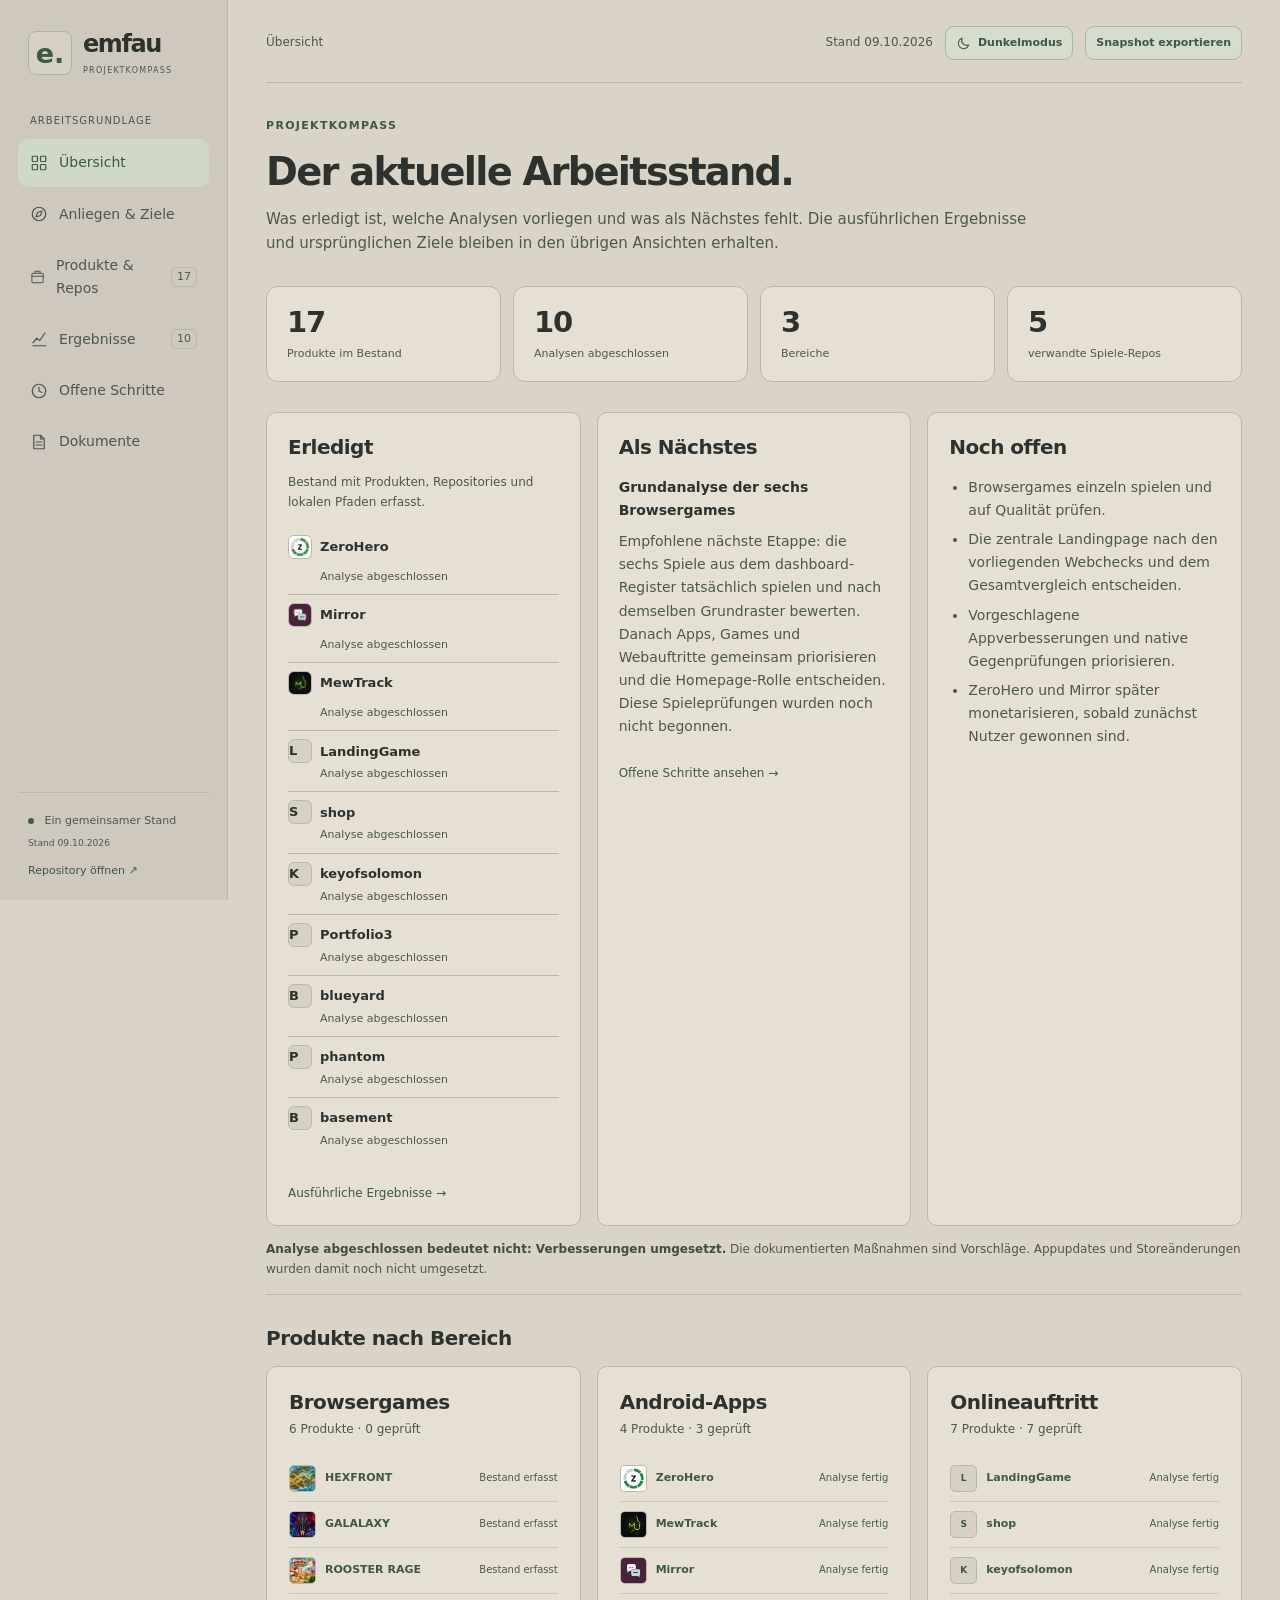
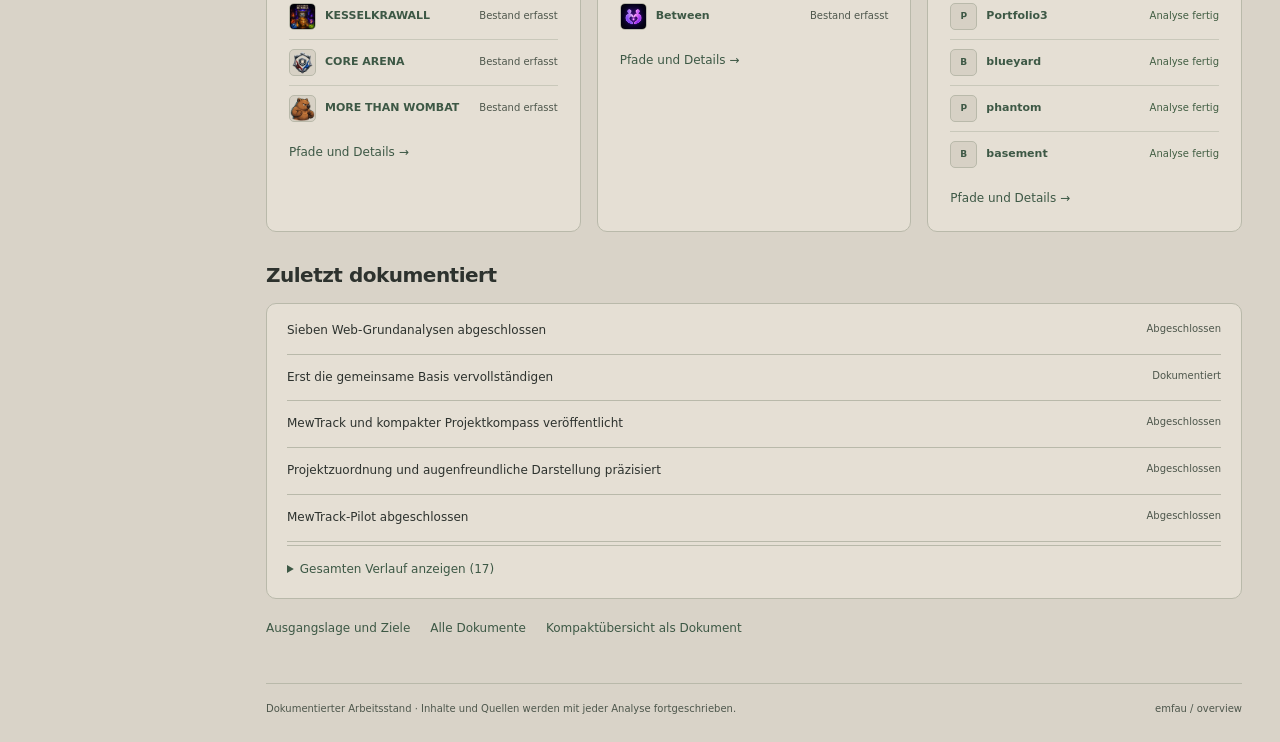
==== index.html @ bb6f5d0c "Add seven web presence baseline reviews and comparison" ====
<!doctype html>
<html lang="de">
<head>
  <meta charset="utf-8">
  <meta name="viewport" content="width=device-width,initial-scale=1">
  <meta name="theme-color" content="#d9d3c8">
  <title>emfau · Projektkompass</title>
  <meta name="description" content="Zentrale Arbeitsgrundlage für emfau: Ziele, Produkte, ausführliche Analysen, Quellen und nächste Schritte.">
  <script>
    (function () {
      var remembered = null;
      try { remembered = localStorage.getItem('overview-theme'); } catch (_) {}
      var theme = remembered === 'dark' || remembered === 'light' ? remembered :
        (window.matchMedia && window.matchMedia('(prefers-color-scheme: dark)').matches ? 'dark' : 'light');
      document.documentElement.dataset.theme = theme;
      document.querySelector('meta[name="theme-color"]').content = theme === 'dark' ? '#181818' : '#d9d3c8';
    }());
  </script>
  <style>/* Warm, subdued light design; every surface follows the selected theme. */
:root{color-scheme:light;--bg:#d9d3c8;--panel:#e5dfd4;--panel2:#d7d1c5;--sidebar:#cec8be;--line:#b9b9aa;--subtle-line:#c9c8ba;--ink:#2d322e;--muted:#4e574c;--reading-ink:#424c40;--accent:#3d5845;--green:#425e43;--amber:#705022;--accent-surface:#d0d8c8;--accent-border:#aab5a2;--button-surface:#d6ddce;--hover:#c8d2bf;--green-surface:#d2dcc9;--green-border:#a8b99b;--amber-surface:#e1d4bb;--amber-border:#bea77b;--code-surface:#cfd3c5;--on-accent:#edf0e7;--primary-hover:#2d4735;--dialog-shadow:#20281c30;--backdrop:#20261bc4;--radius:10px}
:root[data-theme="dark"]{color-scheme:dark;--bg:#181818;--panel:#242424;--panel2:#2d2d2d;--sidebar:#1e1e1e;--line:#505050;--subtle-line:#414141;--ink:#e2e2e2;--muted:#b9b9b9;--reading-ink:#d0d0d0;--accent:#c6c6c6;--green:#c6c6c6;--amber:#d0d0d0;--accent-surface:#363636;--accent-border:#777777;--button-surface:#333333;--hover:#424242;--green-surface:#323232;--green-border:#737373;--amber-surface:#373737;--amber-border:#777777;--code-surface:#303030;--on-accent:#202020;--primary-hover:#dedede;--dialog-shadow:#00000060;--backdrop:#101010d4}
*{box-sizing:border-box}html{scroll-behavior:smooth}body{margin:0;background:var(--bg);color:var(--ink);font:14px/1.65 "Segoe UI",system-ui,sans-serif}button,input,select{font:inherit}button,a,input,summary,select{-webkit-tap-highlight-color:transparent}button{cursor:pointer}a{color:var(--accent);text-decoration:none}a:hover{text-decoration:underline}button:focus-visible,a:focus-visible,input:focus-visible,select:focus-visible,summary:focus-visible{outline:3px solid var(--accent);outline-offset:4px}button:disabled{opacity:.5}h1,h2,h3,p{margin-top:0}h1{font-size:clamp(28px,3vw,40px);line-height:1.18;letter-spacing:-.045em;margin-bottom:12px}h2{font-size:20px;line-height:1.35;letter-spacing:-.025em;margin-bottom:12px}h3{font-size:16px;line-height:1.4;margin-bottom:8px}p{margin-bottom:14px}.muted{color:var(--muted)}.small-text{font-size:12px}.eyebrow{color:var(--accent);font-size:11px;font-weight:700;letter-spacing:.12em;text-transform:uppercase;margin-bottom:14px}
.shell{max-width:1800px;margin:auto;display:grid;grid-template-columns:228px minmax(0,1fr);min-height:100vh}.sidebar{border-right:1px solid var(--line);padding:30px 18px 20px;position:sticky;top:0;height:100vh;display:flex;flex-direction:column;background:var(--sidebar)}.brand{display:flex;align-items:center;gap:11px;color:var(--ink);padding:0 10px 36px}.brand:hover{text-decoration:none}.brand strong{display:block;font-size:24px;letter-spacing:-.06em;line-height:1.2}.brand small{display:block;font-size:8px;letter-spacing:.16em;color:var(--muted);margin-top:5px}.brand-mark{background:var(--panel2);color:var(--accent);border:1px solid var(--accent-border);display:grid;place-items:center;font-size:27px;font-weight:800;width:44px;height:44px;border-radius:8px}.sidebar-label{font-size:10px;letter-spacing:.1em;text-transform:uppercase;color:var(--muted);padding:0 12px 10px}nav{display:grid;gap:4px}.nav-link{display:flex;align-items:center;gap:11px;color:var(--muted);padding:12px;border-radius:10px;font-weight:500}.nav-link.active{background:var(--accent-surface);color:var(--accent)}.nav-link:hover{background:var(--panel2);text-decoration:none}.nav-link small{margin-left:auto;font-size:11px;border:1px solid var(--line);border-radius:5px;padding:0 5px}.nav-link svg{width:18px;height:18px}.sidebar-bottom{margin-top:auto;border-top:1px solid var(--line);padding:19px 10px 0;font-size:11px;color:var(--muted)}.sidebar-bottom small{display:block;margin:5px 0 12px}.live-dot{display:inline-block;width:6px;height:6px;background:var(--green);border-radius:50%;margin-right:7px}
main{padding:26px 38px 24px;min-width:0}.topbar{display:flex;align-items:center;justify-content:space-between;gap:16px;border-bottom:1px solid var(--line);padding-bottom:22px;margin-bottom:34px;color:var(--muted);font-size:12px}.top-actions{display:flex;align-items:center;gap:12px}.stamp{white-space:nowrap;color:var(--muted)}.button{display:inline-flex;align-items:center;justify-content:center;gap:7px;background:var(--button-surface);border:1px solid var(--accent-border);border-radius:9px;color:var(--accent);padding:10px 15px;font-size:13px;font-weight:600}.button:hover{background:var(--hover);text-decoration:none}.button.primary{background:var(--accent);color:var(--on-accent);border-color:var(--accent)}.button.small{font-size:11px;padding:7px 10px}.button.quiet{background:transparent;border-color:var(--line);color:var(--muted)}.page-intro{max-width:790px;margin-bottom:30px}.page-intro>p{color:var(--muted);font-size:15px}.section-head{display:flex;gap:12px;align-items:center;justify-content:space-between;margin:30px 0 14px}.section-head h2{margin:0}.section-head span{color:var(--muted);font-size:12px}.grid{display:grid;gap:16px}.grid.three{grid-template-columns:repeat(3,minmax(0,1fr))}.grid.two{grid-template-columns:repeat(2,minmax(0,1fr))}.panel{padding:22px;background:var(--panel);border:1px solid var(--line);border-radius:var(--radius);min-width:0}.panel p:last-child{margin-bottom:0}.panel.flat{background:var(--panel)}.hero{border:1px solid var(--accent-border);background:var(--accent-surface);border-radius:var(--radius);padding:28px;display:grid;grid-template-columns:minmax(0,1fr) auto;gap:24px;align-items:center;margin-bottom:20px}.hero h2{font-size:25px}.hero p{max-width:620px;color:var(--reading-ink)}.hero .button{align-self:center}.numbers{display:grid;grid-template-columns:repeat(4,1fr);gap:12px;margin-bottom:30px}.number{border:1px solid var(--line);padding:18px 20px;background:var(--panel);border-radius:12px}.number strong{font-size:29px;line-height:1.2;font-weight:650;letter-spacing:-.04em;display:block}.number span{display:block;color:var(--muted);font-size:11px;margin-top:5px}.area-icon{width:38px;height:38px;display:grid;place-items:center;background:var(--accent-surface);border-radius:10px;color:var(--accent);margin-bottom:15px}.area-icon svg{width:20px;height:20px}.area-footer{display:flex;justify-content:space-between;align-items:center;margin-top:24px;color:var(--muted);font-size:11px}.badge{display:inline-flex;align-items:center;gap:5px;padding:3px 8px;border:1px solid var(--line);border-radius:6px;font-size:10px;color:var(--muted);font-weight:600;line-height:1.5}.badge.green{color:var(--green);border-color:var(--green-border);background:var(--green-surface)}.badge.amber{color:var(--amber);border-color:var(--amber-border);background:var(--amber-surface)}.badge.blue{color:var(--accent);border-color:var(--accent-border);background:var(--accent-surface)}.note{padding:15px 17px;border-left:3px solid var(--accent);border-radius:0 9px 9px 0;background:var(--accent-surface);color:var(--accent);font-size:13px;margin:18px 0}.note.amber{border-color:var(--amber);background:var(--amber-surface);color:var(--amber)}.clean-list{padding-left:19px;color:var(--muted);margin:10px 0}.clean-list li{padding:3px 0}.clean-list li::marker{color:var(--muted)}.queue{display:grid;gap:10px}.queue-item{display:grid;grid-template-columns:28px 1fr;gap:13px;padding:14px 0;border-bottom:1px solid var(--line)}.queue-item:last-child{border:0}.step-number{width:27px;height:27px;border-radius:8px;border:1px solid var(--accent-border);display:grid;place-items:center;color:var(--accent);font-size:11px}.queue-item p{font-size:12px;color:var(--muted);margin:4px 0 0}.strength-item{display:flex;gap:10px;padding:10px 0}.strength-item svg{width:17px;flex-shrink:0;color:var(--green);margin-top:3px}.strength-item strong{font-size:13px}.strength-item p{font-size:12px;color:var(--muted);margin:3px 0 0}
.toolbar{display:flex;align-items:center;gap:10px;flex-wrap:wrap;margin:22px 0}.search{flex:1;min-width:200px;background:var(--panel);border:1px solid var(--line);border-radius:10px;padding:11px 14px;color:var(--ink)}.filter{background:var(--panel);border:1px solid var(--line);border-radius:10px;padding:11px;color:var(--ink);font-size:12px}.result-count{font-size:11px;color:var(--muted);margin:12px 0}.project-grid{display:grid;grid-template-columns:repeat(3,minmax(0,1fr));gap:14px}.project-card{border:1px solid var(--line);background:var(--panel);border-radius:var(--radius);padding:19px;display:flex;flex-direction:column;min-width:0}.project-card:hover{border-color:var(--accent-border)}.project-head{display:flex;align-items:center;gap:12px;margin-bottom:14px}.project-head h3{margin:0;font-size:15px}.project-head small{color:var(--muted);font-size:11px}.product-icon,.monogram{width:46px;height:46px;flex-shrink:0;border:1px solid var(--line);border-radius:12px;object-fit:cover;background:var(--panel2)}.monogram{display:grid;place-items:center;color:var(--accent);font-size:13px;font-weight:700;letter-spacing:.02em}.project-card p{color:var(--muted);font-size:12px;flex:1}.project-meta{margin-bottom:14px;font-size:11px;color:var(--muted)}.project-meta code{font:11px Consolas,monospace;color:var(--reading-ink)}.card-bottom{display:flex;align-items:center;justify-content:space-between;gap:9px;margin-top:16px}.card-bottom .button{font-size:11px;padding:7px 10px}.link-button{background:none;border:0;padding:0;color:var(--accent);font-size:12px;text-align:left;cursor:pointer}.empty{padding:40px;text-align:center;color:var(--muted);border:1px dashed var(--line);border-radius:var(--radius)}.pill-row{display:flex;gap:6px;flex-wrap:wrap;margin:12px 0}.subnav{display:flex;gap:7px;flex-wrap:wrap;padding:6px;border:1px solid var(--line);border-radius:12px;background:var(--panel2);margin:20px 0}.subnav a{padding:8px 14px;border-radius:7px;color:var(--muted);font-size:12px}.subnav a.active{background:var(--panel);color:var(--accent)}.subnav a:hover{text-decoration:none}.finding{border:1px solid var(--line);border-radius:12px;background:var(--panel);margin-bottom:12px;overflow:hidden}.finding summary{cursor:pointer;display:flex;align-items:center;gap:12px;padding:19px;list-style:none}.finding summary::-webkit-details-marker{display:none}.finding summary strong{font-size:14px;flex:1}.finding summary:after{content:"+";font-size:20px;color:var(--muted)}.finding[open] summary:after{content:"−"}.finding .finding-body{padding:0 20px 22px;border-top:1px solid var(--line);margin-top:0}.finding-body p{margin-top:14px;font-size:13px}.finding-body .label{display:block;font-size:10px;letter-spacing:.07em;text-transform:uppercase;color:var(--muted);margin-bottom:4px}.sources{display:flex;gap:7px;flex-wrap:wrap;margin-top:16px}.sources a{font-size:10px;padding:4px 7px;border:1px solid var(--line);border-radius:5px;background:var(--button-surface)}.table-wrap{max-width:100%;overflow-x:auto;border:1px solid var(--line);border-radius:12px}table{width:100%;border-collapse:collapse;background:var(--panel)}th,td{text-align:left;padding:13px 15px;vertical-align:top;border-bottom:1px solid var(--line);font-size:12px}th{color:var(--muted);font-size:10px;letter-spacing:.05em;text-transform:uppercase;background:var(--panel2)}td strong{font-size:15px;color:var(--ink)}td p{margin:5px 0 0;font-size:11px;color:var(--muted)}.metric-table{min-width:780px}.metric-table td:nth-child(2){white-space:nowrap}.metric-table td:last-child{max-width:380px}.action{padding:21px;background:var(--panel);border:1px solid var(--line);border-radius:12px;display:grid;grid-template-columns:30px 1fr;gap:16px;margin-bottom:12px}.action p{font-size:13px;color:var(--muted)}.decision{margin-bottom:12px}.timeline{display:grid;gap:0}.timeline-item{padding:0 0 25px 28px;border-left:1px solid var(--accent-border);position:relative}.timeline-item:before{content:"";width:9px;height:9px;background:var(--panel2);border:2px solid var(--accent);border-radius:50%;position:absolute;left:-6px;top:4px}.timeline-item h3{margin:0 0 8px}.timeline-item p{font-size:13px;color:var(--muted)}.original{border:1px solid var(--line);padding:16px;border-radius:10px;margin-top:12px;background:var(--panel2)}.original summary{font-size:13px;font-weight:600;cursor:pointer}.original p{white-space:pre-wrap;font-size:12px;color:var(--reading-ink);margin-top:15px}.doc-layout{display:grid;grid-template-columns:225px minmax(0,1fr);gap:25px}.doc-list{display:grid;align-content:start;gap:6px;position:sticky;top:20px;max-height:85vh;overflow:auto}.doc-list a{padding:10px 12px;font-size:11px;border:1px solid var(--line);border-radius:8px;color:var(--muted);overflow-wrap:anywhere}.doc-list a.active{background:var(--accent-surface);border-color:var(--accent-border);color:var(--accent)}.doc-reader{background:var(--panel);border:1px solid var(--line);border-radius:var(--radius);padding:28px;min-width:0}.doc-reader h1{font-size:28px}.doc-reader h2{font-size:19px;margin-top:28px}.doc-reader h3{margin-top:24px}.doc-reader p,.doc-reader li{font-size:13px;color:var(--reading-ink)}.doc-reader code{background:var(--code-surface);border-radius:4px;padding:2px 5px;font:12px Consolas,monospace;overflow-wrap:anywhere}.doc-reader pre{background:var(--code-surface);border:1px solid var(--line);padding:16px;border-radius:8px;overflow:auto;font:12px/1.7 Consolas,monospace;color:var(--reading-ink);white-space:pre-wrap;overflow-wrap:anywhere}.doc-reader pre code{padding:0;background:none}.doc-reader .table-wrap{margin:18px 0}.doc-reader table{min-width:600px}.path-reference{font:11px Consolas,monospace;overflow-wrap:anywhere;color:var(--muted)}.doc-heading{display:flex;gap:15px;justify-content:space-between;align-items:start;margin-bottom:20px}.doc-heading span{font:11px Consolas,monospace;color:var(--muted);overflow-wrap:anywhere}
dialog{color:var(--ink);background:var(--panel);border:1px solid var(--accent-border);border-radius:18px;padding:0;width:min(760px,calc(100vw - 32px));max-height:90vh;box-shadow:0 25px 80px var(--dialog-shadow)}dialog::backdrop{background:var(--backdrop);backdrop-filter:blur(4px)}.dialog-header{display:flex;justify-content:space-between;gap:20px;padding:24px;border-bottom:1px solid var(--line);position:sticky;top:0;z-index:1;background:var(--panel2)}.dialog-header h2{margin:0;font-size:23px}.dialog-close{background:transparent;border:1px solid var(--line);border-radius:8px;width:34px;height:34px;flex-shrink:0;color:var(--ink);font-size:22px}.dialog-body{padding:24px}.dialog-body h3{margin-top:25px}.dialog-body p{font-size:13px;color:var(--muted)}.path-row{display:flex;align-items:center;gap:10px;padding:11px 13px;margin:8px 0;border:1px solid var(--line);border-radius:9px;background:var(--panel2)}.path-row code{flex:1;min-width:0;font:11px/1.6 Consolas,monospace;color:var(--reading-ink);overflow-wrap:anywhere;user-select:all}.variant{border:1px solid var(--line);padding:16px;border-radius:10px;margin-bottom:10px}.variant h4{margin:0 0 7px}.variant p{font-size:12px;margin-bottom:7px}.toast{position:fixed;bottom:24px;left:50%;transform:translateX(-50%);background:var(--accent);color:var(--on-accent);border:1px solid var(--accent);padding:10px 20px;border-radius:10px;box-shadow:0 10px 40px var(--dialog-shadow);z-index:10;display:none;font-size:12px}.toast.show{display:block}.skip{position:fixed;top:10px;left:10px;transform:translateY(-150%);background:var(--accent);color:var(--on-accent);padding:10px;z-index:20}.skip:focus{transform:none}footer{border-top:1px solid var(--line);margin-top:45px;padding-top:17px;font-size:10px;color:var(--muted);display:flex;justify-content:space-between;gap:15px}.content-stack{display:grid;gap:14px}.list-row{display:flex;gap:15px;align-items:center}.list-row .grow{flex:1;min-width:0}.list-row p{margin:4px 0 0;font-size:12px;color:var(--muted)}
@media(min-width:1450px){main{padding-left:55px;padding-right:55px}.project-grid{grid-template-columns:repeat(4,minmax(0,1fr))}}
@media(max-width:1100px){.shell{grid-template-columns:190px minmax(0,1fr)}main{padding:25px}.sidebar{padding:24px 12px}.project-grid{grid-template-columns:repeat(2,minmax(0,1fr))}.grid.three{grid-template-columns:1fr}.grid.two{grid-template-columns:1fr}.doc-layout{grid-template-columns:1fr}.doc-list{position:static;display:flex;overflow:auto;max-height:none;padding-bottom:10px}.doc-list a{min-width:180px}.hero{grid-template-columns:1fr}.hero .button{justify-self:start}.numbers{grid-template-columns:repeat(2,1fr)}}
@media(max-width:720px){.shell{display:block}.sidebar{height:auto;position:static;padding:16px 14px;border:0;border-bottom:1px solid var(--line)}.brand{padding:0 0 15px}.brand strong{font-size:22px}.brand small{font-size:7px}.brand-mark{width:36px;height:36px;font-size:24px}.sidebar-label,.sidebar-bottom{display:none}nav{display:flex;overflow:auto;gap:4px;padding-bottom:2px}.nav-link{padding:8px 10px;white-space:nowrap;font-size:11px}.nav-link svg{display:none}.nav-link small{display:none}main{padding:18px 16px}.topbar{margin-bottom:26px;padding-bottom:15px;font-size:11px}.top-actions{gap:7px}.stamp{font-size:10px}#export{font-size:10px;padding:6px}.project-grid{grid-template-columns:1fr}.numbers{gap:8px}.number{padding:15px}.number strong{font-size:24px}.hero{padding:20px}.panel{padding:19px}.page-intro>p{font-size:13px}.finding summary{flex-wrap:wrap;gap:8px;padding:15px}.finding summary strong{min-width:65%;order:-1}.finding summary:after{margin-left:auto}.section-head{align-items:start}.doc-reader{padding:19px}.toolbar{gap:8px}.filter{flex:1}.action{padding:17px;gap:12px}.topbar #breadcrumb{display:none}.topbar{justify-content:flex-end}.doc-heading{flex-direction:column}footer{flex-direction:column;gap:4px}.product-icon,.monogram{width:43px;height:43px}}
@media(prefers-reduced-motion:reduce){html{scroll-behavior:auto}*{animation:none!important;transition:none!important}}
@media print{body{background:white;color:#111;font:11pt/1.5 system-ui}.sidebar,.topbar,.toolbar,.subnav,.button,.sources,.doc-list,.toast,footer,.skip{display:none!important}.shell,main,.grid,.numbers,.project-grid,.doc-layout{display:block;padding:0}.panel,.hero,.finding,.number,.action,.project-card,.doc-reader{background:white;border:1px solid #ccc;color:#111;box-shadow:none;margin-bottom:15px;break-inside:avoid}.muted,p,li,.finding-body p,.doc-reader p,.doc-reader li,.action p,.hero p,.note{color:#333!important}.badge{background:white!important;color:#333!important}.finding{break-inside:auto}details:not([open]) .finding-body{display:block}.doc-reader pre{background:#eee;color:#222}.table-wrap{overflow:visible}table,.metric-table,.doc-reader table{min-width:0;background:white}th,td{font-size:8pt;border-color:#ccc;color:#111;background:white}a{color:#222}.page-intro{max-width:none}.hero{display:block}.note{background:#eee}.doc-reader h1,h1{font-size:22pt}h2{font-size:16pt}.project-meta,.path-reference{color:#444}.original{background:white}}
.screenshot-grid{display:grid;grid-template-columns:repeat(3,minmax(0,1fr));gap:14px}.screenshot{border:1px solid var(--line);border-radius:12px;background:var(--panel);overflow:hidden;min-width:0}.screenshot summary{cursor:pointer;list-style:none;padding:14px}.screenshot summary::-webkit-details-marker{display:none}.screenshot-thumb{display:block;width:100%;height:175px;object-fit:contain;background:var(--code-surface);border-radius:7px;margin-bottom:12px}.screenshot summary>span{display:block;font-size:12px;font-weight:600}.screenshot summary>small{display:block;color:var(--muted);font-size:10px;margin-top:4px}.screenshot[open]{grid-column:1/-1}.screenshot[open] .screenshot-thumb{display:none}.screenshot-body{border-top:1px solid var(--line);padding:18px}.screenshot-full{display:block;width:100%;height:auto;max-height:75vh;object-fit:contain;margin:0 auto 16px}.screenshot-body p{font-size:12px;color:var(--muted)}
@media(max-width:720px){.screenshot-grid{grid-template-columns:repeat(2,minmax(0,1fr))}.screenshot-thumb{height:140px}.screenshot summary{padding:11px}}
@media print{.screenshot-grid{display:block}.screenshot{break-inside:avoid;margin-bottom:12px}.screenshot-full{max-height:500px}.screenshot-thumb{height:160px}}

/* Compact status overview. */
.button.primary{background:var(--accent);color:var(--on-accent);border-color:var(--accent)}.button.primary:hover{background:var(--primary-hover)}.skip{background:var(--accent);color:var(--on-accent)}.badge{font-weight:500}.badge.blue{color:var(--accent);background:var(--accent-surface)}.nav-link.active{color:var(--accent)}.brand-mark{border-radius:8px}.panel,.hero,.project-card,.doc-reader{box-shadow:none}.top-actions{flex-wrap:wrap}.filter{max-width:100%}.sources a,.sources>span{overflow-wrap:anywhere;max-width:100%}.search::placeholder{color:var(--muted)}
.work-summary .panel{padding:21px}.status-list{list-style:none;padding:0;margin:14px 0}.status-list li{padding:8px 0;border-bottom:1px solid var(--line)}.status-list li:last-child{border-bottom:0}.status-list a{font-weight:600}.status-list span{display:block;font-size:11px;color:var(--muted);margin-top:2px}.next-title{display:block;font-size:14px;margin:15px 0 8px}.completion-note{font-size:12px;color:var(--muted);padding:14px 0;margin:0;border-bottom:1px solid var(--line)}.completion-note strong{color:var(--reading-ink);font-weight:600}.area-summary .section-head{margin:0 0 16px;display:block}.area-summary .section-head span{display:block;margin-top:4px}.compact-products{display:grid;gap:0}.compact-product{display:flex;align-items:center;gap:9px;padding:9px 0;border-bottom:1px solid var(--subtle-line);min-width:0}.compact-product:last-child{border:0}.compact-product .product-icon,.compact-product .monogram{width:27px;height:27px;border-radius:5px;font-size:9px;flex-shrink:0}.compact-product .link-button{font-size:11px;font-weight:600;min-width:0;overflow-wrap:anywhere;flex:1}.compact-status{font-size:10px;color:var(--muted);white-space:nowrap}.compact-status.done{color:var(--green)}.compact-status.running{color:var(--amber)}.area-link{display:inline-block;font-size:12px;font-weight:500;margin-top:12px}.compact-history{padding:4px 20px}.history-entry{border-bottom:1px solid var(--line)}.history-entry:last-child{border:0}.history-entry summary{display:flex;justify-content:space-between;align-items:start;gap:18px;padding:13px 0;list-style:none;cursor:pointer;font-size:12px}.history-entry summary::-webkit-details-marker{display:none}.history-entry summary>span{font-weight:500}.history-status{color:var(--muted);font-size:10px;white-space:nowrap}.history-entry p{font-size:12px;color:var(--muted);margin-bottom:16px}.history-more{border-top:1px solid var(--line);margin-top:3px}.history-more>summary{padding:14px 0;font-size:12px;color:var(--accent);cursor:pointer}.history-more>.history-entry{padding-left:12px}.overview-links{display:flex;gap:20px;flex-wrap:wrap;margin-top:20px;font-size:12px}
@media(max-width:1100px){.area-summary .section-head{display:flex;align-items:baseline}.area-summary .section-head span{margin:0}}
@media(max-width:720px){.work-summary .panel{padding:18px}.area-summary .section-head{display:block}.compact-status{font-size:10px}.history-entry summary{gap:12px}.history-entry summary>span{min-width:0;overflow-wrap:anywhere}.compact-history{padding:4px 17px}.filter{min-width:0}.number strong{font-weight:600}}

/* A persistent theme switch remains available in every view. */
.theme-toggle{white-space:nowrap;min-height:32px}.theme-toggle svg{width:15px;height:15px;flex-shrink:0}.theme-sun{display:none}:root[data-theme="dark"] .theme-sun{display:block}:root[data-theme="dark"] .theme-moon{display:none}.theme-toggle[aria-pressed="true"]{background:var(--accent-surface);border-color:var(--accent-border)}
/* Repeated product marks identify context before the reader scans a card. */
.project-label,.scope-label{display:inline-flex;align-items:center;gap:8px;min-width:0;font-size:12px;color:var(--ink);font-weight:600;text-align:left}.project-label{background:none;border:0;padding:0;font:inherit;font-weight:600;cursor:pointer}.project-label>span{min-width:0;overflow-wrap:anywhere}.project-label .product-icon,.project-label .monogram{width:24px;height:24px;border-radius:6px;font-size:9px;flex-shrink:0}.project-label:hover{color:var(--accent)}span.project-label{cursor:default}.scope-label svg{width:20px;height:20px;padding:3px;box-sizing:content-box;background:var(--panel2);border:1px solid var(--line);border-radius:6px;flex-shrink:0;color:var(--accent)}.scope-row{display:flex;align-items:center;gap:8px 18px;flex-wrap:wrap}.card-scope{display:flex;align-items:center;justify-content:space-between;gap:12px;flex-wrap:wrap;margin-bottom:15px}.card-scope .badge{font-weight:500}.card-scope .project-label,.card-scope .scope-label{font-size:12px}.completed-analysis>.project-label{font-size:13px}.status-list .completed-analysis>span{margin-left:32px}.doc-project{display:flex;flex-wrap:wrap;gap:8px;margin-bottom:10px}.doc-project .project-label{font-size:11px}.doc-project .product-icon,.doc-project .monogram{width:20px;height:20px;border-radius:5px;font-size:8px}
/* Work is grouped by area and product, with predictable local navigation. */
.pending-nav{display:flex;flex-wrap:wrap;gap:8px;margin:20px 0 28px;padding:14px;border:1px solid var(--line);border-radius:var(--radius);background:var(--panel2)}.pending-nav a{display:flex;gap:8px;align-items:center;padding:6px 10px;background:var(--panel);border:1px solid var(--line);border-radius:7px;font-size:12px;color:var(--ink)}.pending-nav a:hover{background:var(--hover);text-decoration:none}.pending-nav svg{width:16px;height:16px;color:var(--accent)}.pending-area{margin:36px 0;scroll-margin-top:20px}.pending-area>.section-head{margin-bottom:18px}.pending-group{margin:22px 0 28px}.pending-group-head{display:flex;gap:12px;align-items:center;justify-content:space-between;flex-wrap:wrap;border-bottom:1px solid var(--line);padding-bottom:12px;margin-bottom:14px}.pending-group-head h3{margin:0}.pending-group-head .project-label{font-size:16px}.pending-group-head .product-icon,.pending-group-head .monogram{width:30px;height:30px;border-radius:7px;font-size:10px}.pending-group-head .muted,.pending-group-head small{font-size:12px}.pending-grid,.decision-grid{display:grid;grid-template-columns:repeat(2,minmax(0,1fr));gap:14px}.pending-card{margin:0}.pending-card h3,.decision h3{font-size:15px;line-height:1.45}.pending-card p,.decision p{font-size:12px;color:var(--muted)}.decision-group{margin:24px 0}.decision-group>.section-head{margin:0 0 14px}.decision-grid .decision{margin-bottom:0}.analysis-picker{display:flex;flex-wrap:wrap;gap:8px;margin:20px 0}.analysis-choice{display:inline-flex;align-items:center;gap:9px;padding:10px 14px;background:var(--panel);border:1px solid var(--line);border-radius:9px;color:var(--muted);font-size:12px}.analysis-choice:hover{background:var(--hover);text-decoration:none}.analysis-choice[aria-current="true"],.analysis-choice[aria-current="page"],.analysis-choice.active{background:var(--accent-surface);border-color:var(--accent-border);color:var(--accent)}.analysis-choice .project-label{font-size:12px;color:inherit}.analysis-choice .product-icon,.analysis-choice .monogram{width:28px;height:28px;border-radius:6px}
@media(max-width:1100px){.pending-grid,.decision-grid{grid-template-columns:1fr}}
@media(max-width:720px){.topbar{align-items:flex-start}.top-actions{justify-content:flex-end;gap:7px}.top-actions .stamp{flex-basis:100%;text-align:right}.theme-toggle{font-size:10px!important;padding:6px 8px!important}.theme-toggle svg{width:14px;height:14px}.pending-nav{padding:10px;gap:6px}.pending-nav a{padding:6px 8px;font-size:11px}.pending-group-head{align-items:flex-start}.pending-group-head .project-label{font-size:14px}.pending-group-head .product-icon,.pending-group-head .monogram{width:27px;height:27px}.card-scope{gap:8px}.analysis-picker{gap:7px}.analysis-choice{padding:8px 10px}.analysis-choice .product-icon,.analysis-choice .monogram{width:25px;height:25px}.analysis-choice .project-label{font-size:11px}}
@media print{:root,:root[data-theme="dark"]{color-scheme:light;--ink:#111;--muted:#333;--reading-ink:#333;--accent:#222;--bg:#fff;--panel:#fff;--panel2:#eee;--line:#ccc;--subtle-line:#ccc;--code-surface:#eee}.theme-toggle,.pending-nav{display:none!important}.pending-grid,.decision-grid{display:block}.pending-group,.decision{break-inside:avoid}.project-label{color:#222}.scope-label svg{background:#eee;color:#333;border-color:#ccc}}

.status-list .project-label>span{display:inline;margin:0;font-size:inherit;color:inherit}

.pending-card h4,.decision h4{font-size:15px;line-height:1.45;margin:0 0 8px}.finding-summary-title{display:flex;flex-direction:column;gap:6px;flex:1;min-width:0}.finding-summary-title>.project-label{font-size:11px;color:var(--muted)}.finding-summary-title strong{flex:initial!important;overflow-wrap:anywhere}.finding-summary-title .product-icon,.finding-summary-title .monogram{width:21px;height:21px;border-radius:5px;font-size:8px}
@media(max-width:720px){.finding-summary-title{min-width:65%;order:-1}}
</style>
</head>
<body>
  <a class="skip" href="#content">Zum Inhalt</a>
  <div class="shell">
    <aside class="sidebar" aria-label="Hauptnavigation">
      <a class="brand" href="#overview"><span class="brand-mark">e.</span><span><strong>emfau</strong><small>PROJEKTKOMPASS</small></span></a>
      <div class="sidebar-label">Arbeitsgrundlage</div>
      <nav id="navigation"></nav>
      <div class="sidebar-bottom"><span class="live-dot"></span> Ein gemeinsamer Stand<small id="sidebar-date"></small><a href="https://github.com/emfau88/overview" target="_blank" rel="noopener noreferrer">Repository öffnen ↗</a></div>
    </aside>
    <main id="content" tabindex="-1">
      <header class="topbar"><span id="breadcrumb">Kompaktübersicht</span><div class="top-actions"><span id="stamp" class="stamp"></span><button id="theme-toggle" class="button small theme-toggle" type="button" aria-label="Dunkelmodus" aria-pressed="false" title="Zwischen gedämpftem hellem Design und anthrazitfarbenem Dunkelmodus wechseln"><svg class="theme-moon" viewBox="0 0 24 24" fill="none" stroke="currentColor" stroke-width="1.7" aria-hidden="true"><path d="M20.3 14.5A8.5 8.5 0 0 1 9.5 3.7a8.5 8.5 0 1 0 10.8 10.8Z"/></svg><svg class="theme-sun" viewBox="0 0 24 24" fill="none" stroke="currentColor" stroke-width="1.7" aria-hidden="true"><circle cx="12" cy="12" r="4"/><path d="M12 2v2m0 16v2M2 12h2m16 0h2M5 5l1.4 1.4m11.2 11.2L19 19M5 19l1.4-1.4M17.6 6.4 19 5"/></svg><span class="theme-label">Dunkelmodus</span></button><button id="export" class="button small" title="Alle Daten und vollständigen Dokumente als JSON herunterladen">Snapshot exportieren</button></div></header>
      <div id="page"></div>
      <footer>Dokumentierter Arbeitsstand · Inhalte und Quellen werden mit jeder Analyse fortgeschrieben.<span> em<span class="muted">fau</span> / overview</span></footer>
    </main>
  </div>
  <dialog id="project-dialog" aria-labelledby="dialog-title"><div id="dialog-content"></div></dialog>
  <div id="toast" class="toast" role="status" aria-live="polite"></div>
  <script>
    (function () {
      var toggle = document.getElementById('theme-toggle');
      var root = document.documentElement;
      var preference = window.matchMedia && window.matchMedia('(prefers-color-scheme: dark)');
      var explicitlyChosen = false;
      try { explicitlyChosen = ['dark', 'light'].indexOf(localStorage.getItem('overview-theme')) !== -1; } catch (_) {}
      function applyTheme(theme) {
        root.dataset.theme = theme;
        toggle.setAttribute('aria-pressed', String(theme === 'dark'));
        toggle.title = theme === 'dark' ? 'Dunkelmodus (Anthrazit) eingeschaltet – zum hellen Design wechseln' : 'Dunkelmodus in Anthrazit einschalten';
        document.querySelector('meta[name="theme-color"]').content = theme === 'dark' ? '#181818' : '#d9d3c8';
      }
      applyTheme(root.dataset.theme);
      toggle.addEventListener('click', function () {
        var theme = root.dataset.theme === 'dark' ? 'light' : 'dark';
        explicitlyChosen = true;
        try { localStorage.setItem('overview-theme', theme); } catch (_) {}
        applyTheme(theme);
      });
      if (preference && preference.addEventListener) {
        preference.addEventListener('change', function (event) {
          if (!explicitlyChosen) applyTheme(event.matches ? 'dark' : 'light');
        });
      }
    }());
  </script>
  <script id="dashboard-data" type="application/json">{"meta":{"updatedAt":"2026-10-09","workspace":"C:/Users/madde/Documents/OVERVIEW","repository":"https://github.com/emfau88/overview","dashboardUrl":"https://emfau88.github.io/overview/","schemaVersion":1},"context":{"updatedAt":"2026-10-09","title":"Ausgangslage, Ziele und roter Faden","situation":[{"id":"portfolio-overview","title":"Viele Projekte, ein gemeinsamer Überblick","text":"Der Nutzer hat mehrere Browsergames, Entwürfe für seinen Onlineauftritt und Android-Apps. Zuerst sollten die betroffenen Produkte gefunden, den Repositories und lokalen Ordnern zugeordnet und knapp beschrieben werden. Diese Bestandsaufnahme bildet die Arbeitsgrundlage; eine vollständige Qualitätsbewertung war ausdrücklich nicht Teil des ersten Schritts. Das Spiele-Repository dashboard dient als Ausgangspunkt für die Auswahl der Browsergames. Die Bestandsaufnahme bezieht sich auf die drei angefragten Bereiche und ist keine vollständige Prüfung aller lokalen Ordner oder sämtlicher Repositories.","source":"Usernachricht initial-inventory; README.md, Abschnitt Quellen und Umfang"},{"id":"android-discovery","title":"Die Android-Apps erreichen bisher kaum Nutzer","text":"MewTrack, ZeroHero und Mirror haben nach Selbstauskunft des Nutzers jeweils ungefähr 50 Downloads und wirken für ihn nahezu inaktiv. Er möchte Nutzer und mehr Downloads gewinnen. Die ungefähre Downloadzahl ist eine Ausgangsbeschreibung des Nutzers, keine präzise Kennzahl aus der Play Console und keine Aussage über aktuell aktive Nutzer. Er vermutet, dass bessere Store-Auftritte und ein App-Update helfen könnten. Ein möglicher Algorithmusimpuls durch ein Update ist seine Hoffnung und wurde nicht als belegte Wirkung übernommen.","source":"Usernachricht goals-and-method"},{"id":"honest-product-review","title":"Eine ehrliche Außenperspektive auf die Produkte","text":"Der Nutzer möchte, dass die Produkte tatsächlich angesehen und gegebenenfalls geprüft werden: Nutzen, Optik, Bedienung und Nutzererlebnis sollen bewertet werden, damit Probleme und Chancen sichtbar werden, die er selbst möglicherweise übersieht. Die Ergebnisse sollen zu konkreten Vorschlägen führen, wie ein überzeugenderes Produkt entsteht oder wie es besser positioniert werden kann. Es soll kein Mammutprojekt daraus werden.","source":"Usernachricht goals-and-method"},{"id":"online-direction","title":"Die zentrale Onlinepräsenz ist noch nicht entschieden","text":"Es gibt mehrere vorhandene Websites und Portfolioentwürfe. Offen ist, welche davon die zentrale Landingpage werden könnte, wie sie aussehen sollte und welche Inhalte beziehungsweise Leistungen im Vordergrund stehen sollen. Insbesondere ist noch nicht entschieden, ob Games auf der zentralen Seite gezeigt werden oder ob sie sich auf den Verkauf von Websites konzentrieren soll. Die vorhandenen Kandidaten sollen erst verglichen werden; die Architektur und Positionierung werden daraus abgeleitet.","source":"Usernachrichten initial-inventory und goals-and-method"},{"id":"shared-memory","title":"Alle Informationen als dauerhafte Arbeitsgrundlage behalten","text":"Der Nutzer wünscht ein Dashboard, das seine ursprüngliche Situation, die Problematik und Ziele, sämtliche betroffenen Repositories und Produkte sowie die jeweiligen Ergebnisse ausführlich zusammenführt. Es soll helfen, den Faden zu behalten und in späteren Schritten mit allen vorhandenen Informationen weiterzuarbeiten. Ergebnisse, offene Fragen und nächste Schritte müssen deshalb getrennt und nachvollziehbar sichtbar bleiben. Das Repository https://github.com/emfau88/overview ist als zentraler Sammelpunkt ausdrücklich vorgegeben; das Dashboard und die Arbeitsinformationen sollen dort sinnvoll miteinander verknüpft werden. Gewünscht sind eine klare Struktur, zuverlässige Funktion und sparsam eingesetzte echte Produkticons, soweit vorhanden. Das bereits vorhandene Spiele-Dashboard darf als Orientierung dienen.","source":"Usernachrichten dashboard-request und repository-request"},{"id":"monetization-after-users","title":"ZeroHero und Mirror sollen später Einnahmen erzielen","text":"Der Nutzer hat ausdrücklich festgehalten, dass ZeroHero und Mirror grundsätzlich monetarisiert werden sollen, sobald sie zunächst tatsächliche Nutzer gewinnen. Das langfristige wirtschaftliche Ziel ist damit gesetzt. Vorrang haben weiterhin Nutzergewinnung, erkennbarer Nutzen und Wiederkehr; ein bestimmtes Preismodell, eine Paywall oder die Einführung eines Kaufsystems sind dadurch nicht entschieden. Die inzwischen abgeschlossene frühere Prüfreihenfolge lautete: aktuellen Dashboard- und Mirror-Stand committen und zu GitHub pushen, anschließend MewTrack als nächstes analysieren und danach erneut committen und pushen. Als Zuordnungshinweis nennt der Nutzer für MewTrack die Play-Console-Version Release 13 (0.9.4).","source":"Usernachricht monetization-and-next-review"},{"id":"mirror-preview-screenshots","title":"Mirror-Previewbilder als zusätzliche visuelle Referenz","text":"Sechs vorhandene Mirror-/RelateLens-Screenshots aus einer lokalen UI-Preview vom 07.10.2026 werden im Dashboard sichtbar zusammengeführt. Sie helfen bei der Orientierung zu den dokumentierten Produktansichten. Sie sind historische lokale Previewbilder und keine heute aufgenommenen Screenshots, keine Aufnahmen des veröffentlichten Play-Binaries und kein zusätzlicher heutiger Laufzeitnachweis. Ihre Herkunft und Aussagegrenze bleiben unmittelbar bei den Bildern sichtbar.","source":"Dokumentierte lokale Mirror-UI-Preview vom 07.10.2026; Screenshot-Metadaten im Dashboard"}],"areas":[{"id":"games","title":"Browsergames","goal":"Die im Spiele-Dashboard geführten Spiele einzeln auf Qualität prüfen und später Aufwand, Probleme und Chancen vergleichen.","questions":["Welche Spiele und verwandten Versionen gehören zu den im Repository dashboard geführten Produkten?","Wie verständlich und motivierend sind Einstieg, Regeln und Spielziele?","Wie wirken Spielgefühl, Optik, technische Zuverlässigkeit und Wiederholungsreiz bei tatsächlicher Nutzung?","Welche wenigen Änderungen würden jedes einzelne Spiel am stärksten verbessern?"],"constraints":["Ausgangspunkt der Bestandsaufnahme ist das Repository dashboard; weitere gefundene Varianten sind ergänzend aufgeführt.","Sechs Kernspiele sind inventarisiert: HEXFRONT/hexwars, GALALAXY/galalaxy, ROOSTER RAGE/RoosterRage, KESSELKRAWALL/KesselKrawall, CORE ARENA/CTF-3.0 und MORE THAN WOMBAT/MoreThanWombat.","Die ursprüngliche Anweisung verlangte ausdrücklich zunächst keine Qualitätsanalyse. Die Bestandsbeschreibungen ersetzen daher kein Spielen oder Testen.","Noch nicht geprüfte Spiele dürfen nicht als bereits bewertet dargestellt werden; die geplanten Einzelprüfungen sind ein eigener Schritt."]},{"id":"online","title":"Onlineauftritt und zentrale Landingpage","goal":"Die bestehenden Entwürfe vergleichen und daraus eine begründete Empfehlung für die zentrale Onlinepräsenz ableiten.","questions":["Ist LandingGame im lokalen Ordner Landing Page bereits eine geeignete Grundlage?","Welche der Kandidaten LandingGame, shop, keyofsolomon, Portfolio3, blueyard, phantom und basement erfüllen welche Aufgabe?","Soll die zentrale Website vor allem Websites verkaufen, auch Games und Apps zeigen oder verschiedene Angebote verständlich zusammenführen?","Welche Gestaltung und Informationsstruktur passen zur empfohlenen Positionierung?","Welche vorhandenen Inhalte und Entwürfe lassen sich sinnvoll weiterverwenden?"],"constraints":["Die Rolle von Games, Apps, Portfolio und Websiteverkauf ist noch offen; keine dieser Optionen ist bereits beschlossen.","keyofsolomon ist als angefragtes Einzelprodukt beziehungsweise Verkaufsseite Bestandteil der Bestandsaufnahme, aber nicht automatisch die künftige zentrale Homepage.","Vorhandene Seiten sollen angesehen und verglichen werden, bevor eine neue zentrale Landingpage empfohlen oder gebaut wird.","Die sieben angefragten Web-Repositories sind inventarisiert und ihre begrenzten Grundanalysen mit öffentlichem Browsercheck, Quellen, Bildern und gemeinsamem Vergleich abgeschlossen. Die endgültige Homepage-Strategie ist weiterhin offen."]},{"id":"android","title":"Android-Apps","goal":"Mehr Nutzer und Downloads erreichen, die Produkte ehrlicher einschätzen und mit begrenzten Maßnahmen ihre Nutzbarkeit und Positionierung verbessern. ZeroHero und Mirror sollen später monetarisiert werden, sobald sie zunächst tatsächliche Nutzer gewinnen.","questions":["Welche lokalen Ordner enthalten ZeroHero, MewTrack und Mirror, und welcher Arbeitsstand gehört zur veröffentlichten App?","Was ist für neue Nutzer der konkrete Nutzen jeder App und wie schnell wird er erkennbar?","Welche Probleme bei Bedienung, Optik oder Zuverlässigkeit erschweren die Nutzung?","Wie gut vermitteln Titel, Beschreibung und Store-Bilder den tatsächlichen Produktnutzen?","Was zeigen verfügbare Kennzahlen über Auffindbarkeit, Installationsinteresse und Nutzung?","Welcher kleine Updateumfang und welche Positionierungsänderungen sind anhand der Befunde sinnvoll?","Wie lässt sich danach erkennen, ob die Maßnahmen mehr und wiederkehrende Nutzer bringen?","Wie können ZeroHero und Mirror später sinnvoll monetarisiert werden, sobald tatsächliche Nutzer und erkennbarer wiederkehrender Nutzen vorhanden sind?"],"constraints":["ZeroHero, MewTrack und Mirror sind die drei ausdrücklich genannten Hauptprodukte. Between wurde als vorhandene App mit GitHub-Repository ergänzend aufgenommen; eine Gleichrangigkeit in der nächsten Review-Reihenfolge ist nicht ausdrücklich festgelegt.","Die ungefähr 50 Downloads je Haupt-App sind Selbstauskunft des Nutzers, keine überprüfte exakte KPI.","MewTrack hat drei lokale Implementierungen, nicht drei bestätigte aktive Store-Apps. Die maßgebliche Variante ist vor ihrer Produktprüfung zu klären.","Die Hoffnung auf einen Google-Algorithmusimpuls allein durch ein Update ist nicht belegt; Änderungen sollen einen nachvollziehbaren Nutzen für Nutzer haben.","ZeroHero, Mirror und MewTrack wurden als begrenzte Piloten analysiert. Between bleibt vorerst inventarisiert. Native Testgrenzen stehen in den jeweiligen Berichten.","Der ZeroHero-Pilot umfasst eine lokale Webkopie, Store-Prüfung, Code-Gegenprüfung und zugängliche Play-Console-Daten. Er ersetzt keinen Gerätetest der veröffentlichten Android-App.","Aus einer Analyse folgt noch keine Freigabe zur Veröffentlichung oder zu Store-Änderungen; solche Umsetzungen sind weitere Schritte.","Die spätere Monetarisierung von ZeroHero und Mirror ist ein ausdrückliches Nutzerziel. Nutzergewinnung kommt zuerst; Preismodell, Kaufumfang und konkrete Zahlungsintegration sind noch nicht festgelegt."],"notes":[]}],"principles":["Mit dem vorhandenen Bestand und den bereits benannten Zielen arbeiten; eine große vorgeschaltete Zielklärung ist keine Voraussetzung für den Einstieg.","Bestandsaufnahme, tatsächliche Produktprüfung, Bewertung, Priorisierung und Umsetzung als nachvollziehbare Schritte führen.","Produkte einzeln prüfen und Ergebnisse nach demselben kompakten Raster dokumentieren: Nutzen, Einstieg, Optik, Bedienung, Zuverlässigkeit, Positionierung und verfügbare Daten.","Eine ehrliche Außenperspektive liefern: Stärken ebenso wie Probleme und Chancen benennen, ohne Gefälligkeitsbewertung und ohne unbelegte Erfolgsversprechen.","Beobachtete Fehler, Schlussfolgerungen aus Quellcode, Selbstauskünfte und offene Vermutungen deutlich unterscheiden.","Downloads, aktive Nutzer, Store-Besuche und Installationsklicks sowie verschiedene Datenzeiträume nicht gleichsetzen.","Wenige konkrete Maßnahmen mit erkennbarem Nutzen priorisieren; keinen umfassenden Neubau allein aus dem Wunsch nach mehr Downloads ableiten.","Vorhandene Entwürfe und Produktstärken weiterverwenden, wenn sie sich bei der Prüfung bewähren.","Das Dashboard hält Bestand, ausführliche Ergebnisse, Quellen, Grenzen, offene Fragen und nächste Schritte zusammen; Detailberichte bleiben verlinkte Arbeitsgrundlagen.","Aktuellen Prüfstatus sichtbar halten: ZeroHero, Mirror und MewTrack sind als Piloten untersucht; die sieben Webauftritte haben abgeschlossene begrenzte Grundanalysen. Sechs Spiele und Between sind bisher inventarisiert.","Neue Entscheidungen, Analysen und Umsetzungen im Dashboard ergänzen, damit spätere Arbeit an den dokumentierten Stand anknüpft.","Das Repository https://github.com/emfau88/overview als zentralen Sammelpunkt verwenden und Dashboard, Inventar, Kontext und ausführliche Ergebnisse so verknüpfen, dass die Informationen zuverlässig auffindbar bleiben.","Echte Produkticons sparsam zur Orientierung einsetzen, soweit verfügbar; klare Struktur und verständliche Navigation haben Vorrang. Das vorhandene Spiele-Dashboard kann als Gestaltungsreferenz dienen.","ZeroHero und Mirror sollen grundsätzlich später monetarisiert werden. Zuerst müssen sie tatsächliche Nutzer gewinnen; Monetarisierung ist das langfristige Ziel, kein bereits umgesetztes oder wirtschaftlich validiertes System.","Die frühere Reihenfolge Dashboard/Mirror sichern, MewTrack prüfen und erneut sichern wurde abgeschlossen. Die nun beauftragte Etappe umfasst die sieben Webauftritte. Für die vollständige Basis folgen empfohlen die sechs Spiele, danach Priorisierung und Umsetzung.","Historische Mirror-Screenshots vom 07.10.2026 als lokale UI-Preview kennzeichnen. Sie dienen als visuelle Referenz und werden nicht als heutiger Android- oder Play-Laufzeitbeleg ausgegeben.","Zusätzliche leicht verständliche Kompaktübersicht und Historie pflegen: erledigte Analysen, aktueller nächster Schritt und noch offene große Bereiche. Die ausführlichen Informationen bleiben erhalten. Ruhiges, gedämpftes warmes Design mit neutralem Anthrazit-Dunkelmodus ohne grüne Akzente und einem Schalter bevorzugt; kleine Produkticons und eindeutige Namen helfen beim Erfassen."],"chronology":[{"id":"initial-inventory","order":1,"title":"Grobe Bestandsaufnahme in drei Bereichen beauftragt","status":"completed","detail":"Der Nutzer bat um einen Gesamtüberblick: Spiele anhand des Repositories dashboard zuordnen und knapp beschreiben; sieben Web-Repositories beziehungsweise lokale Onlineentwürfe erfassen; lokale Appordner von ZeroHero, MewTrack und Mirror finden und Between als Repo-App berücksichtigen. Eine tiefergehende Analyse wurde in diesem ersten Auftrag ausdrücklich auf später verschoben. Die Bestandsdateien und README dokumentieren das Ergebnis."},{"id":"goals-and-method","order":2,"title":"Gewünschte spätere Bewertungen konkretisiert","status":"documented","detail":"Der Nutzer erklärte die Android-Ziele: mehr Downloads und Nutzer, gegebenenfalls bessere Store-Auftritte und ein App-Update, eine ehrliche Bewertung von Produkt, Optik, UX und Positionierung mit begrenztem Aufwand. Für Browsergames wünscht er einzelne Qualitätsanalysen. Beim Onlineauftritt soll die Eignung vorhandener Entwürfe und die Rolle der zentralen Landingpage geklärt werden. Auch hier lautete die damalige Bitte zunächst nur auf Informationen zum Vorgehen."},{"id":"pilot-authorization","order":3,"title":"Fortsetzung und ZeroHero-Pilot mit Play-Console-Daten","status":"completed","detail":"Nach der Bitte, die Arbeit durchzuführen und einen unterbrochenen Auftrag fortzusetzen, wurde ZeroHero als erster Produktcheck untersucht. Der Nutzer erlaubte ausdrücklich, bei Interesse die angemeldete Play Console für ZeroHero-Kennzahlen anzusehen, und stellte den Zeitraum auf die letzten sechs Monate. Daraus folgt keine pauschale Aussage, dass alle Apps, Spiele oder Onlineauftritte bereits analysiert sind.","projectIds":["zerohero"]},{"id":"pilot-results","order":4,"title":"ZeroHero-Ergebnisse dokumentiert","status":"completed","detail":"Die Pilotanalyse und das KPI-Protokoll halten Stärken, reproduzierte Bedienfehler, Quellcode-Befunde, Store-Eindruck, Kennzahlen und einen begrenzten empfohlenen Updateumfang fest. Lokaler Webtest und veröffentlichte Android-App sind ausdrücklich getrennt; Appcode und Store wurden nicht verändert. Die unterschiedlichen Datenzeiträume und Kennzahltypen sind dokumentiert.","projectIds":["zerohero"]},{"id":"dashboard-request","order":5,"title":"Dauerhaftes Dashboard für Ziele, Bestand und Ergebnisse","status":"completed","detail":"Der Nutzer wünscht nun eine gemeinsame, ausführliche Arbeitsgrundlage, die seine ursprünglichen Anliegen, die betroffenen Produkte und Repositories sowie alle Ergebnisse bewahrt. Dieses Kontextdokument hält den roten Faden fest; Inventar und Einzelberichte ergänzen die prüfbaren Details. Das Dashboard ist erstellt, mit vollstaendigen Dokumenten und Bildern geprueft und fuer das autorisierte Repository inklusive Pages-Workflow vorbereitet."},{"id":"repository-request","order":6,"title":"Zentrales Repository und Gestaltung vorgegeben","status":"completed","detail":"Der Nutzer hat https://github.com/emfau88/overview.git als Sammelpunkt benannt und das Pushen dorthin ausdrücklich beauftragt. Dashboard und Informationen sollen sinnvoll verknüpft, klar aufgebaut und zuverlässig nutzbar sein. Gewünscht sind zurückhaltende Produkticons, soweit verfügbar, mit möglicher Orientierung am vorhandenen Spiele-Dashboard. Dies erweitert die Ablage und Darstellung; die Ziele und Prüfstände der Produktanalysen bleiben bestehen. Das Dashboard ist erstellt, mit vollstaendigen Dokumenten und Bildern geprueft und fuer das autorisierte Repository inklusive Pages-Workflow vorbereitet."},{"id":"next-reviews","order":9,"title":"Weitere Einzelprüfungen und Entscheidungen","status":"pending","detail":"Drei Android-Piloten und sieben Web-Grundanalysen sind im dokumentierten Umfang abgeschlossen. Empfohlen folgen die sechs Browsergame-Grundanalysen, danach Gesamtpriorisierung und Entscheidung zur Homepage. Native Gegenprüfungen und Umsetzungen bleiben offen."},{"id":"mirror-preview-screenshots","order":7,"title":"Historische Mirror-Previewbilder dokumentieren","status":"documented","detail":"Sechs vorhandene lokale UI-Previewbilder vom 07.10.2026 werden als zusätzliche visuelle Referenz im Dashboard aufgenommen. Die Datierung und Grenze gegenüber heutigem Laufzeittest sowie veröffentlichtem Android-Produkt bleiben ausdrücklich sichtbar.","projectIds":["mirror"]},{"id":"monetization-and-next-review","order":8,"title":"Spätere Monetarisierung und Push-/Prüfreihenfolge festgelegt","status":"documented","detail":"ZeroHero und Mirror sollen grundsätzlich später monetarisiert werden, sobald sie Nutzer gewinnen. Zuerst aktuellen Dashboard- und Mirror-Stand committen/pushen, anschließend MewTrack analysieren, danach erneut committen/pushen. Nutzerhinweis zur Identifikation: Play-Console-Release 13 (0.9.4). Noch keine Preisentscheidung und keine konkrete Monetarisierungsumsetzung.","projectIds":["zerohero","mirror","mewtrack"]},{"id":"mirror-pilot-results","order":10,"title":"Mirror-Pilot abgeschlossen","status":"completed","detail":"Lokaler RelateLens-Webtest inklusive Scan, Archiv, Tarot, Tabs, Settings und Persistenz; Code, öffentlicher Store und private Console-KPIs dokumentiert. Zwei Probleme reproduziert, weitere Grenzen kenntlich gemacht. Keine App- oder Storeänderung.","projectIds":["mirror"]},{"id":"dashboard-first-push","order":11,"title":"Dashboard veröffentlicht und erster Push abgeschlossen","status":"completed","detail":"Commit f304de0466c8c72dd5b11236af40481a52460c22 wurde in emfau88/overview gepusht. GitHub Actions run37977118003 (Build und Deploy) erfolgreich. Dashboard unter https://emfau88.github.io/overview/ erreichbar; README enthält direkten Link. Anschließend MewTrack-Analyse begonnen."},{"id":"compact-overview-design","order":12,"title":"Kompaktübersicht und kurze Historie ergänzt","status":"completed","detail":"Zusätzlicher schneller Überblick über erledigte Analysen, fehlende Arbeit und kurze Historie ergänzt. Ausführliche Berichte bleiben erhalten. Die zunächst gewünschte cremeweiße Gestaltung wird nach Nutzerfeedback gedämpfter und um einen Dunkelmodus ergänzt."},{"id":"mewtrack-pilot-results","order":13,"title":"MewTrack-Pilot abgeschlossen","status":"completed","detail":"Release13 (0.9.4) in nativer Quelle, Console und installiertem Play-Paket zugeordnet. Produkt-/Layoutquellen, Store und Console bewertet; Kamera und UI nicht nativ bedient. Begrenzte Verbesserungen und Nutzerversuch vorgeschlagen, keine App-/Storeänderung.","projectIds":["mewtrack"]},{"id":"structure-and-theme-refinement","order":14,"title":"Projektzuordnung und augenfreundliche Darstellung präzisiert","status":"completed","detail":"Offene Schritte nach Produkt gebündelt, Entscheidungen mit explizitem Geltungsbereich und kleinen Produkticons versehen. Gedämpften warmen Modus und neutralen Anthrazit-Dunkelmodus mit gespeichertem Schalter ergänzt; sämtliche Analyseinhalte und offenen Punkte bleiben erhalten. Im Browser auf Desktop und schmaler Ansicht geprüft: 15 offene Schritte und 9 Entscheidungen erhalten, Projektsprünge und Analysewechsel funktionieren, Moduswahl bleibt nach Neuladen erhalten."},{"id":"dashboard-second-push","order":15,"title":"MewTrack und kompakter Projektkompass veröffentlicht","status":"completed","detail":"Commit 1f9e80aab46c649bf556a48246eeb19e286af11b in emfau88/overview; Pages-Run 37980639913 mit Build und Deploy erfolgreich. Drei Android-Piloten, vollständige Dokumente, Kompaktstatus und neutraler Dunkelmodus öffentlich geprüft."},{"id":"breadth-first-baseline","order":16,"title":"Erst die gemeinsame Basis vervollständigen","status":"documented","detail":"Der Nutzer fragte nach ersten Grundanalysen auch der Homepages und Browsergames, um zunächst die komplette Basis zu haben. Empfohlen wurde: sieben Webauftritte, sechs Spiele, danach vergleichende Priorisierung und wenige Verbesserungen. Anschließend beauftragte der Nutzer ausdrücklich Schritt 1 mit den sieben Webauftritten."},{"id":"web-baselines-completed","order":17,"title":"Sieben Web-Grundanalysen abgeschlossen","status":"completed","projectIds":["landinggame","shop","keyofsolomon","portfolio3","blueyard","phantom","basement"],"detail":"LandingGame mit Studio, shop, keyofsolomon, Portfolio3, blueyard, phantom und basement öffentlich im Browser auf Desktop-/Mobilbreite angesehen und anhand aktiver Quellen geprüft. 15 echte Browserbilder mit Herkunft eingebettet; ausführliche Einzelbefunde, Grenzen und gemeinsamer Vergleich gespeichert. Keine Originalwebsite verändert, keine Anfrage/Bestellung versandt. Homepage-Endentscheidung bleibt offen; die sechs Spiele sind die empfohlene nächste Grundanalyseetappe."}],"originalMessages":[{"id":"initial-inventory","label":"Ursprünglicher Auftrag: Gesamtüberblick und grobe Bestandsaufnahme","text":"ich brauche dich, um einen gesamtüberblick über all meine projekte zu bekommen. es geht einerseits um meine spiele, hier solltest du dich an meinem repo \"dashboard\" orientieren und die betroffenen repos finden und auflisten. zudem möchte ich einen überblick was das thema mein onlineauftritt betrifft, hier habe ich das repo \"landinggame\" bzw den lokalen projektordner landing page. mit hier in diese kategorie fällt auch das repo \"shop\", \"keyofsolomon\", \"portfolio3\", \"blueyard\", \"phantom\", \"basement\". es wäre super wenn du dazu jeweils eine knappe beschreibung geben könntest, ziel wird es in einem weiteren schritt sein, herauszufinden wie ich am besten meine online-präsenz aufbauen sollte, was meine landing page werden soll, ob dort auch was von games erwähnt/gezeigt werden soll oder ob es rein homepage verkauf werden soll usw. als dritten großen punkt habe ich das thema meine android apps. ich habe diese nicht in github repos (nur die app \"between\"). sondern lokal. hier will ich dass du die app zerohero findest (ordner müsste zerohero25 oder so heißen), die app mewtrack und die app mirror. da nicht groß analysieren, auch nur mal finden und die pfade finden. im nächsten schritt sollen die apps analysiert werden wie ich diese und deren playstore auftritte verbessern müsste um wirtschaftlich zu werden und überhaupt mal downloads zu bekommen. das sind aber wie gesagt weitere schritte. verstehst du was ich will? ist das das richtige vorgehen, bestandsaufnahme grob, dann im anschluss (NICHT JETZT) alles analysieren und bewerten lassen und eine einschätzung zu bekommen über probleme chancen, welche dinge gut und schlecht sind usw und daraus dann zu handeln? sag mir gerne wenn du noch hinweise und verbesserungen hast"},{"id":"goals-and-method","label":"Präzisierung: Ziele, ehrliche Bewertungen und begrenzter Aufwand","text":"was bedeutet mewtrack existiert in drei varianten? also wie würdest du nun weiter vorgehen? ziele klären gibts da nicht so konkret, ausser bei den android apps, da sind die ziele: mehr downloads (die apps sind quasi fast tot, mewtrack, zerohero, mirror sind alle bei ca 50 downloads), ich will nutzer bekommen und dazu ist eventuell nötig, die store auftritte zu verbessern und jeweils ein update der app selbst raus zu bringen (hoffnung ist trigger von google algorhitsmus), zudem will ich überhaupt mal dass du dir die produkte anschaust, eventuell auch prüfst, auch optisch bewertest, auch bezüglich user experience usw (NICHT JETZT), aber dass ich vielleicht dinge erfahre die ich selbst nicht sehe, brauche eine ehrliche bewertung und daraus vorschläge wie man ein produkt daraus macht oder es besser positionierst. kein mammutprojekt, aber trotzdem brauche ich da hilfe. bei den browser spielen will ich auch eine qualitätsanalyse jeweils (NICHT JETZT). und dann noch beratung wie ich meine eigene landing page machen soll, wie diese aussehen müsste oder ob schon eine der vorhandenen geeignet wäre. wie gehen wir am besten vor? nur info"},{"id":"console-authorization","label":"Fortsetzung und Freigabe zum Ansehen von ZeroHero-Kennzahlen","text":"du wurdest unterbrochen, führe den auftrag aus. zudem: wenn interesse an zerohero playconsole daten kpi besteht ich bin im brave browser eingeloggt, kannst du ansehen und vermerken falls sinnvoll"},{"id":"console-period","label":"Ausgewählter Play-Console-Zeitraum","text":"habe die letzten 6 monateausgewählt"},{"id":"dashboard-request","label":"Dashboard als vollständige Arbeitsgrundlage","text":"gut wäre es wenn du eine art dashboard erstellst das festhält, was meine nachrichten zhu beginn zum schildern der sitauation/problematik beinhaltet haben dass wir das ziel vor augen haben und welche repos/produkte überhaupt betroffen sind, dass wir den faden nicht verlieren, zudem sollen auch die jeweiligen ergebnisse dort ausführlich vermerkt sein, sodass wir alle infos vollständig haben um damit zu arbeiten."},{"id":"repository-request","label":"Zentrales Repository, klare Struktur und zurückhaltende Produkticons","text":"hier hin kannst du es pushen, das soll der sammelpunkt werden wo wir alle infos hinlegen können und so verdrahten dass es sinnvoll funktioniert als dashboard, es soll sauber funktionieren, sinnvoll und klar aufgebaut sein: [https://github.com/emfau88/overview.git](https://github.com/emfau88/overview.git) gerne auch mit entsprechenden icons der jeweiligen produkte wenn möglich dass es optisch besser nachvollziehbar ist (nicht übertreiben). eventuell ähnlich wie das bereits vorhandene dashboard repo"},{"id":"monetization-and-next-review","label":"Monetarisierungsziel für ZeroHero und Mirror sowie nächste Arbeitsreihenfolge","text":"bitte auch noch vermerken dass zerohero und mirror grundsätzich auch noch monetarisiert werden sollen (WENN sie denn irgendwann endlich erstmal user bekommen). bitte gerne mal den aktuellen stand comitten und auf github pushen und wenn die fertig bist mit dem aktuellen auftrag danach mewtrack als nächstes angehen (da steht bei gooleplay console release 13 (0.9.4) falls das die identifikation erleichtert). danach dann wieder comitte und pushen"},{"id":"screenshots-request","label":"Bilder bei geringem Zusatzaufwand","text":"gerne wenn sinnvoll auch jeweils screenshots mit ins repo (solange das kein riesen aufwand wird, nur wenn du vielleicht sowieso gerade dabei bist), kann vielleicht sinn machen"},{"id":"pages-and-mirror-request","label":"Pages-Link und Mirror-Analyse","text":"ich habe gerade github actions dort aktiviert, wäre gut wenn du in der github readme einen direkten link einfügst um das dashboard dann zu öffnen zu können (dauert vielleicht noch kurz). gerne kannst du solange noch die mirror app ebenso wie zerohero analysieren"},{"id":"compact-overview-request","label":"Zusätzliche Kompaktübersicht und ruhigeres Design","text":"Es wäre auch gut wenn du eine art zusätzliche Kompaktübersicht in das repo einbaust da es sehr viele lange ausführliche Infos sind (das ist gut und gewünscht) aber will quasi eine Übersicht was dieser Punkte wir erledigt haben, welche Analysen bereits vollzogen und abgeschlossen sind usw, ähnlich der history vom dashboard-repo , dass wir einen Überblick behalten was erledigt ist und was noch fehlt. Gern das design etwas weniger verspielt machen und vielleicht eher cremeweiß statt dem scifi blau. Mir geht es um einen zusätzlichen leicht verständlichen Überblick, da es extrem viele Infos und offene Punkte für mich sind bei dem ganzen Vorhaben, aber bisher machst du das echt gut"},{"id":"structure-and-theme-refinement","label":"Klarere Projektzuordnung, gedämpfte Farben und Dunkelmodus","text":"prüfe bitte auch generell den aufbau dieser overview-seite, ob gerade die rubrik \"offene schritte\" sinnvoll aufgebaut ist (z.b. kommen kacheln von zerohero, dann wieder mirror, dann wieder zerohero usw) oder weiter unten in der rubrik kommt \"festgehaltene entscheidungen und vorschläge\" und da steht teilweise gar nicht gleich klar ersichtlich, um welches projekt genau es geht usw. das neue creme-design ist zu hell und zu blendend, bitte doch etwas dunkler und für augen angenehmer gestalten, oder einen darkmode-toggle einbauen. wenn es geht überall wo infos zum jeweiligen projekt kommen (z.b. eine kachel über zerohero = kleines zerohero-icon) dass da auch visuell das entsprechende kleine icon zu sehen ist, mir hilft das beim schneller erfassen. gerne auch vorschläge für weitere logik/darstellungs-optimierung ohne die echten inhalte zu verändern"},{"id":"neutral-dark-theme","label":"Dunkelmodus in Anthrazit statt Grün","text":"du kannst den darkmode von mir aus auch anthrazit oder schwarz machen, das grün mag ich nicht."},{"id":"breadth-first-baseline","label":"Zuerst die vollständige Analysebasis in allen Bereichen","text":"also nicht erst auch mal bei den homepages oder browsergames die ersten grundanalysen oder so machen? dass wir erstmal die komplette basis haben? nur info"},{"id":"web-baseline-request","label":"Schritt 1: sieben Webauftritte analysieren","text":"beginne mit schritt 1, die sieben webauftritte"}],"nextStep":{"title":"Grundanalyse der sechs Browsergames","detail":"Empfohlene nächste Etappe: die sechs Spiele aus dem dashboard-Register tatsächlich spielen und nach demselben Grundraster bewerten. Danach Apps, Games und Webauftritte gemeinsam priorisieren und die Homepage-Rolle entscheiden. Diese Spieleprüfungen wurden noch nicht begonnen.","area":"games","status":"proposed"}},"projects":{"updatedAt":"2026-10-09","projects":[{"id":"hexfront","name":"HEXFRONT","area":"games","description":"Echtzeit-Taktikspiel auf Hexfeldern: Gebiet ausbauen, Truppen verteilen und die gegnerische Basis erobern.","status":"inventoried","statusLabel":"Bestand erfasst · Qualitätsprüfung geplant","repository":"https://github.com/emfau88/hexwars","paths":["C:\\Users\\madde\\Documents\\ChatGPT\\hexwars"],"variants":[],"notes":["Produktname HEXFRONT unterscheidet sich vom Repository-Namen hexwars."],"openQuestions":["Wie verständlich ist der Einstieg beim tatsächlichen Spielen?","Wie wirken Spielgefühl, Optik, technische Zuverlässigkeit und Wiederholungsreiz?","Welche wenigen Verbesserungen sind nach einer Qualitätsprüfung sinnvoll?"],"nextStep":"Das Browsergame tatsächlich spielen und mit einem kompakten Qualitätsraster prüfen. Die Bestandsbeschreibung ist noch kein Qualitätsurteil.","sourceFiles":["spiele-bestand.json","README.md"],"analysisId":null},{"id":"galalaxy","name":"GALALAXY","area":"games","description":"Mobile-orientierter Weltraum-Arcade-Survivor mit automatisch feuerndem Schiff, Gegnerflotten, Bossen und Upgrades.","status":"inventoried","statusLabel":"Bestand erfasst · Qualitätsprüfung geplant","repository":"https://github.com/emfau88/galalaxy","paths":["C:\\Users\\madde\\Documents\\galaxy"],"variants":[],"notes":["Lokaler Ordner galaxy unterscheidet sich vom Repository-Namen galalaxy."],"openQuestions":["Wie verständlich ist der Einstieg beim tatsächlichen Spielen?","Wie wirken Spielgefühl, Optik, technische Zuverlässigkeit und Wiederholungsreiz?","Welche wenigen Verbesserungen sind nach einer Qualitätsprüfung sinnvoll?"],"nextStep":"Das Browsergame tatsächlich spielen und mit einem kompakten Qualitätsraster prüfen. Die Bestandsbeschreibung ist noch kein Qualitätsurteil.","sourceFiles":["spiele-bestand.json","README.md"],"analysisId":null},{"id":"rooster-rage","name":"ROOSTER RAGE","area":"games","description":"Top-down-Bullet-Heaven/Action-Roguelite: drei Kampf-Hähne, weiterentwickelbare Eierwaffen und Wellen von Gegnern.","status":"inventoried","statusLabel":"Bestand erfasst · Qualitätsprüfung geplant","repository":"https://github.com/emfau88/RoosterRage","paths":["C:\\Users\\madde\\Documents\\ChatGPT\\Rooster\\RoosterRage","C:\\Users\\madde\\Documents\\ROOSTER"],"variants":[{"name":"Neuere dokumentierte lokale Commit-Historie","path":"C:\\Users\\madde\\Documents\\ChatGPT\\Rooster\\RoosterRage","framework":"Browsergame; Framework in der Bestandsaufnahme nicht geprüft","packageId":null,"version":null,"note":"Commitstand vom 05.10.2026; für die Beschreibung verwendeter Checkout. Der maßgebliche Arbeitsstand ist ohne Vergleich uncommitteter Änderungen noch nicht gesichert."},{"name":"Zweiter lokaler Checkout","path":"C:\\Users\\madde\\Documents\\ROOSTER","framework":"Browsergame; Framework in der Bestandsaufnahme nicht geprüft","packageId":null,"version":null,"note":"Commitstand vom 09.08.2026; derselbe origin-Remote. Enthaltene lokale Änderungen wurden nicht verglichen."}],"notes":["Zwei lokale Checkouts desselben Repositories. ChatGPT\\Rooster\\RoosterRage: letzter lokaler Commit 2026-10-05; ROOSTER: letzter lokaler Commit 2026-08-09. Aktualität etwaiger uncommitteter Änderungen wurde nicht untersucht.","Der übergeordnete Ordner ChatGPT\\Rooster besitzt ebenfalls .git, aber keinen origin-Remote; das Spielrepository liegt im Unterordner RoosterRage."],"openQuestions":["Wie verständlich ist der Einstieg beim tatsächlichen Spielen?","Wie wirken Spielgefühl, Optik, technische Zuverlässigkeit und Wiederholungsreiz?","Welche wenigen Verbesserungen sind nach einer Qualitätsprüfung sinnvoll?"],"nextStep":"Das Browsergame tatsächlich spielen und mit einem kompakten Qualitätsraster prüfen. Die Bestandsbeschreibung ist noch kein Qualitätsurteil.","sourceFiles":["spiele-bestand.json","README.md"],"analysisId":null},{"id":"kesselkrawall","name":"KESSELKRAWALL","area":"games","description":"Magischer Browser-Autobattler: Zutaten kaufen, kombinieren und verschmelzen; der aufgebaute Kessel kämpft anschließend automatisch.","status":"inventoried","statusLabel":"Bestand erfasst · Qualitätsprüfung geplant","repository":"https://github.com/emfau88/KesselKrawall","paths":["C:\\Users\\madde\\Documents\\kesselkrawall"],"variants":[],"notes":["Englischer Produktname Cauldron Rumble; im Dashboard bei Y8 als Cauldron Rumble: Merge & Battle geführt."],"openQuestions":["Wie verständlich ist der Einstieg beim tatsächlichen Spielen?","Wie wirken Spielgefühl, Optik, technische Zuverlässigkeit und Wiederholungsreiz?","Welche wenigen Verbesserungen sind nach einer Qualitätsprüfung sinnvoll?"],"nextStep":"Das Browsergame tatsächlich spielen und mit einem kompakten Qualitätsraster prüfen. Die Bestandsbeschreibung ist noch kein Qualitätsurteil.","sourceFiles":["spiele-bestand.json","README.md"],"analysisId":null},{"id":"core-arena","name":"CORE ARENA","area":"games","description":"2D-Top-down-Arena-/CTF-Shooter mit Bewegung, Zielen, Waffen und Spielzielen; die dokumentierte Browserfassung spielt gegen Bots.","status":"inventoried","statusLabel":"Bestand erfasst · Qualitätsprüfung geplant","repository":"https://github.com/emfau88/CTF-3.0","paths":["C:\\Users\\madde\\Documents\\CTF-3.0"],"variants":[],"notes":["Produktname CORE ARENA unterscheidet sich vom Repository-Namen CTF-3.0.","Der ähnlich benannte Ordner C:\\Users\\madde\\Documents\\CTF 3.0 wird in Codex als CTF 3.0 falscher ordner geführt; er hat keinen origin-Remote und enthält kein gefundenes README/package.json. Für diese Bestandsaufnahme ist CTF-3.0 der bestätigte Pfad."],"openQuestions":["Wie verständlich ist der Einstieg beim tatsächlichen Spielen?","Wie wirken Spielgefühl, Optik, technische Zuverlässigkeit und Wiederholungsreiz?","Welche wenigen Verbesserungen sind nach einer Qualitätsprüfung sinnvoll?"],"nextStep":"Das Browsergame tatsächlich spielen und mit einem kompakten Qualitätsraster prüfen. Die Bestandsbeschreibung ist noch kein Qualitätsurteil.","sourceFiles":["spiele-bestand.json","README.md"],"analysisId":null},{"id":"more-than-wombat","name":"MORE THAN WOMBAT","area":"games","description":"Comicartiger 2.5D-Arcade-Brawler mit kurzen Sessions, Spezialangriffen und Begegnungen in einer Schrottplatz-Stage.","status":"inventoried","statusLabel":"Bestand erfasst · Qualitätsprüfung geplant","repository":"https://github.com/emfau88/MoreThanWombat","paths":["C:\\Users\\madde\\Documents\\New project 9"],"variants":[],"notes":["Der lokale Ordner New project 9 lässt den Produktnamen nicht erkennen."],"openQuestions":["Wie verständlich ist der Einstieg beim tatsächlichen Spielen?","Wie wirken Spielgefühl, Optik, technische Zuverlässigkeit und Wiederholungsreiz?","Welche wenigen Verbesserungen sind nach einer Qualitätsprüfung sinnvoll?"],"nextStep":"Das Browsergame tatsächlich spielen und mit einem kompakten Qualitätsraster prüfen. Die Bestandsbeschreibung ist noch kein Qualitätsurteil.","sourceFiles":["spiele-bestand.json","README.md"],"analysisId":null},{"id":"landinggame","name":"LandingGame","area":"web","description":"emfau-Anbieterwebsite für individuelle Websites für kleine Unternehmen, Gastronomie und Vereine aus der Region Karlsruhe. Enthält drei Farb-/Gestaltungsvarianten, einen eigenständigen Studio-Entwurf sowie eine Kundenreferenz und fiktive Branchenkonzepte.","status":"reviewed","statusLabel":"Grundanalyse abgeschlossen · Umsetzung offen","repository":"https://github.com/emfau88/LandingGame","paths":["C:\\Users\\madde\\Documents\\Landing Page"],"variants":[],"notes":["Durch lokales .git/config bestätigt; Ordnername weicht vom Repository ab.","Drei Farb-/Gestaltungsvarianten und ein separater Studio-Entwurf sind vorhanden; die beste Grundlage wurde noch nicht ausgewählt.","Öffentlicher Desktop-/Mobil-Browsercheck und aktive Quellen am 09.10.2026 geprüft. Vollständige Prüfgrenzen, echter Quellstand und Bilder stehen in der Grundanalyse; Originalwebsite unverändert."],"openQuestions":["Welcher OMF-Projektstatus ist sachlich korrekt und vom Kunden zur öffentlichen Darstellung freigegeben?","Soll Studio die Hauptfassung werden, oder bevorzugt der Nutzer eine der Farbvergleichsvarianten?","Welche echte geschäftliche Kontaktmöglichkeit und welcher einfache Anfrageweg sollen hinterlegt werden?","Soll die zentrale emfau-Seite Webleistungen priorisieren und Games/Apps ergänzend verlinken, oder mehrere Zielgruppen gleichberechtigt ansprechen?"],"nextStep":"Die bereits ruhige Studio-Struktur gegen die übrigen Webauftritte vergleichen und entscheiden, ob der zentrale Einstieg Webleistungen priorisiert. Games und Apps können danach als ergänzende Produktseite oder knapper Bereich eingeordnet werden; die Strategie bleibt ausdrücklich offen.","sourceFiles":["online-bestand.json","README.md","analysen/landinggame/Grundanalyse.md","analysen/landinggame/Quellenpruefung.md","analysen/landinggame/screenshots/manifest.json","analysen/onlineauftritt/Grundanalyse-Vergleich.md"],"analysisId":"landinggame"},{"id":"shop","name":"shop","area":"web","description":"Verkaufspräsentation für Unternehmenswebsites mit eigenem Anbieterauftritt und fünf fiktiven Branchenkonzepten: Maler, Metallbau, Garten-/Landschaftsbau, Sportverein und Gastronomie. Jedes Konzept besitzt eine mehrseitige Core-Website und eine zusätzliche Signature-Homepage.","status":"reviewed","statusLabel":"Grundanalyse abgeschlossen · Umsetzung offen","repository":"https://github.com/emfau88/shop","paths":["C:\\Users\\madde\\Documents\\Ebay Websites"],"variants":[],"notes":["Durch lokales .git/config bestätigt; Ordnername weicht vom Repository ab. Die Anwendung liegt unter website/.","Das eigentliche Webprojekt befindet sich im Unterordner website; fünf fiktive Branchenkonzepte sind Teil der Verkaufspräsentation.","Öffentlicher Desktop-/Mobil-Browsercheck und aktive Quellen am 09.10.2026 geprüft. Vollständige Prüfgrenzen, echter Quellstand und Bilder stehen in der Grundanalyse; Originalwebsite unverändert."],"openQuestions":["Soll shop ein ergänzender Showroom der emfau-Hauptseite werden oder selbst den zentralen Verkaufseinstieg bilden?","Welche tatsächlich verfügbaren Arbeitsbeispiele sollen Interessenten zuerst sehen: Core, Signature oder eine kurze Auswahl beider?","Welcher Zeit- und Korrekturaufwand ist für das geplante 699€-Referenzkundenangebot realistisch?","Welche echte Kontaktstrecke und welche Anbieteridentität sollen über LandingGame und shop hinweg einheitlich verwendet werden?"],"nextStep":"Im Vergleich aller sieben Webauftritte entscheiden, ob shop verlinkte Konzeptbibliothek oder Hauptseite wird. Bei Integration Markenbezeichnung, Referenzen und Kontaktweg eindeutig verbinden; keine zweite widersprüchliche Anbieteridentität schaffen.","sourceFiles":["online-bestand.json","README.md","analysen/shop/Grundanalyse.md","analysen/shop/Quellenpruefung.md","analysen/shop/screenshots/manifest.json","analysen/onlineauftritt/Grundanalyse-Vergleich.md"],"analysisId":"shop"},{"id":"keyofsolomon","name":"keyofsolomon","area":"web","description":"Einzelprodukt-Verkaufsseite unter Solomon Archive für eine restaurierte Ausgabe von The Key of Solomon auf Grundlage der Mathers-Ausgabe von 1889. Präsentiert ein Hardcover mit historischem Text und Tafeln sowie Produktinformationen und Whop-Bestellzugang.","status":"reviewed","statusLabel":"Grundanalyse abgeschlossen · Umsetzung offen","repository":"https://github.com/emfau88/keyofsolomon","paths":["C:\\Users\\madde\\Documents\\BOOK KEY OF SOLOMON\\keyofsolomon"],"variants":[],"notes":["Durch lokales .git/config bestätigt. Weitere lokale Entwürfe liegen im übergeordneten Ordner.","Im übergeordneten Ordner BOOK KEY OF SOLOMON liegen zusätzlich keyofsolomon_repo_ready, solomon_archive_highend_site und solomon-umami-whop. Diese Entwürfe sind nicht als weitere Hauptprodukte gezählt.","Öffentlicher Desktop-/Mobil-Browsercheck und aktive Quellen am 09.10.2026 geprüft. Vollständige Prüfgrenzen, echter Quellstand und Bilder stehen in der Grundanalyse; Originalwebsite unverändert."],"openQuestions":["Wie sehen tatsächliches Druckprodukt und finaler Erfüllungs-/Supportablauf aus?","Ist der Vertrieb nur für die USA gedacht oder welche weiteren Länder können mit welchen Gesamtkosten beliefert werden?","Welche tatsächliche Anbieter-/Kontaktinformation soll fertig und öffentlich dargestellt werden?","Wie funktionieren später eine bewusst freigegebene Bestellung, Zahlung und tatsächliche Lieferung?","Welche Verbindung soll diese spezialisierte Produktseite zur späteren zentralen emfau-Präsenz erhalten?"],"nextStep":"Tatsächliche Verantwortlichkeit und erreichbaren geschäftlichen Kontakt festlegen; die sichtbaren Entwurfsinformationen passend zum realen Ablauf fertigstellen.","sourceFiles":["online-bestand.json","README.md","analysen/keyofsolomon/Grundanalyse.md","analysen/keyofsolomon/Quellenpruefung.md","analysen/keyofsolomon/screenshots/manifest.json","analysen/onlineauftritt/Grundanalyse-Vergleich.md"],"analysisId":"keyofsolomon"},{"id":"portfolio3","name":"Portfolio3","area":"web","description":"Persönliches emfau-Portfolio und Projektarchiv für Android-Apps, Browsergames und frühere Experimente. Die aktuelle Startseite stellt unter anderem Mirror, ZeroHero, between und MewTrack sowie spielbare Games, verwendete Technologien und Entwicklungsgeschichten vor.","status":"reviewed","statusLabel":"Grundanalyse abgeschlossen · Umsetzung offen","repository":"https://github.com/emfau88/Portfolio3","paths":[],"variants":[],"notes":["Öffentliches Repository bestätigt. Unter Documents wurde kein eindeutig zugeordnetes lokales Checkout gefunden; Documents\\portfolio ist ein verwandter älterer Entwurf ohne .git.","Documents\\portfolio ist ein verwandter älterer Entwurf ohne .git und kein bestätigter lokaler Checkout von Portfolio3. Der fehlende lokale Checkout ist kein Qualitätsurteil.","Öffentlicher Desktop-/Mobil-Browsercheck und aktive Quellen am 09.10.2026 geprüft. Vollständige Prüfgrenzen, echter Quellstand und Bilder stehen in der Grundanalyse; Originalwebsite unverändert."],"openQuestions":["Soll Portfolio3 die zentrale emfau-Homepage, ein eigener Apps-/Games-Bereich oder eine reine Referenzseite werden?","Welche Besuchergruppe soll zuerst angesprochen werden: Produktnutzer, Spieleinteressierte oder potenzielle Webkunden?","Welche tatsächliche Releasefassung und Bildbasis soll pro App gezeigt werden?","Bleibt eine bewusst abweichende Sprachauswahl nach Neuladen im Live-Browser erhalten?","Welche externen Bilder/Spiel- und App-Links sind für einen späteren gepflegten Hauptauftritt tatsächlich erreichbar und aktuell?"],"nextStep":"Vorhandene Struktur als Apps-/Games-Portfolio nutzen oder bei Webverkauf als Ziel einen kurzen Leistungszugang und Kontakt ergänzen. Entscheidung anhand des gemeinsamen Vergleichs.","sourceFiles":["online-bestand.json","README.md","analysen/portfolio3/Grundanalyse.md","analysen/portfolio3/Quellenpruefung.md","analysen/portfolio3/screenshots/manifest.json","analysen/portfolio3/runtime/README.md","analysen/onlineauftritt/Grundanalyse-Vergleich.md"],"analysisId":"portfolio3"},{"id":"blueyard","name":"blueyard","area":"web","description":"Zweisprachige emfau-Landingpage, die Webentwicklung, Browsergames und technische Werkzeuge unter Web / Games / Labs verbindet. Die Navigation verwendet eine scrollgesteuerte Three.js-Szene mit Bereichsauswahl.","status":"reviewed","statusLabel":"Grundanalyse abgeschlossen · Umsetzung offen","repository":"https://github.com/emfau88/blueyard","paths":["C:\\Users\\madde\\Documents\\bluebyte"],"variants":[],"notes":["Durch lokales .git/config bestätigt; Ordnername weicht vom Repository ab.","Öffentlicher Desktop-/Mobil-Browsercheck und aktive Quellen am 09.10.2026 geprüft. Vollständige Prüfgrenzen, echter Quellstand und Bilder stehen in der Grundanalyse; Originalwebsite unverändert."],"openQuestions":["Soll blueyard der gemeinsame emfau-Hub oder ein ergänzender kreativer Einstieg werden?","Welche zwei bis drei tatsächlichen Referenzen oder klar als fiktiv gekennzeichneten Webkonzepte zeigen die Leistung am besten?","Welche Games-/Appziele gehören bewusst in den Hub, statt den vollständigen Bestand ungefiltert aufzunehmen?","Wie funktionieren übrige Szenen, EN-Fassung, Tastatur und reduzierte Bewegung auf echten Zielgeräten?","Welcher lokale Arbeitsstand soll einer späteren Veröffentlichung zugrunde liegen?"],"nextStep":"Echte Anfrageaktion, zwei bis drei passende Webbeispiele und wenige veröffentlichte Produktziele anschließen. Referenz, fiktives Konzept und Entwicklungsvorschau klar kennzeichnen.","sourceFiles":["online-bestand.json","README.md","analysen/blueyard/Grundanalyse.md","analysen/blueyard/Quellenpruefung.md","analysen/blueyard/screenshots/manifest.json","analysen/onlineauftritt/Grundanalyse-Vergleich.md"],"analysisId":"blueyard"},{"id":"phantom","name":"phantom","area":"web","description":"EMFAU Spatial Portfolio: ein interaktives Portfolio mit schwarzer, räumlich gebogener Projektwand, Projektfiltern und Detailseiten. Die lokale README beschreibt einen Katalog mit 20 Projekten und einen React-/Three.js-Aufbau.","status":"reviewed","statusLabel":"Grundanalyse abgeschlossen · Umsetzung offen","repository":"https://github.com/emfau88/phantom","paths":["C:\\Users\\madde\\Documents\\phantom"],"variants":[],"notes":["Durch lokales .git/config bestätigt; Onlineadresse durch öffentliche GitHub-Repository-Metadaten bestätigt.","Öffentlicher Desktop-/Mobil-Browsercheck und aktive Quellen am 09.10.2026 geprüft. Vollständige Prüfgrenzen, echter Quellstand und Bilder stehen in der Grundanalyse; Originalwebsite unverändert."],"openQuestions":["Soll phantom primär persönliches Produktportfolio oder auch Websiteanbieterauftritt werden?","Welche realen Webreferenzen beziehungsweise ausdrücklich fiktiven Konzepte würden den Webbereich substanziell ergänzen?","Welche Produktversionen sollen die Case Studies genau beschreiben?","Ist der Indexzugang für erste Besucher auf schmalen Geräten sofort erkennbar?","Wie zuverlässig funktionieren restliche Details, Tastatur und WebGL-Fallback im gezielten Folgetest?"],"nextStep":"Echte Mail-/Anfrageaktion verbinden; Headerbutton und Contact-Sheet zum gleichen klaren Ziel führen.","sourceFiles":["online-bestand.json","README.md","analysen/phantom/Grundanalyse.md","analysen/phantom/Quellenpruefung.md","analysen/phantom/screenshots/manifest.json","analysen/onlineauftritt/Grundanalyse-Vergleich.md"],"analysisId":"phantom"},{"id":"basement","name":"basement","area":"web","description":"EMFAU Virtual Studio: ein begehbares beziehungsweise per Kamera navigiertes 3D-Portfolio für Games, Apps und archivierte Experimente. Ein virtueller Raum verbindet die Bereiche Studio, Games, Web, Projects und Archive mit Projektbildschirmen und HTML-Detailansichten.","status":"reviewed","statusLabel":"Grundanalyse abgeschlossen · Umsetzung offen","repository":"https://github.com/emfau88/basement","paths":["C:\\Users\\madde\\Documents\\basement"],"variants":[],"notes":["Durch lokales .git/config bestätigt; Onlineadresse durch öffentliche GitHub-Repository-Metadaten bestätigt.","Öffentlicher Desktop-/Mobil-Browsercheck und aktive Quellen am 09.10.2026 geprüft. Vollständige Prüfgrenzen, echter Quellstand und Bilder stehen in der Grundanalyse; Originalwebsite unverändert."],"openQuestions":["Soll basement ergänzender kreativer Produktshowcase oder zentrale Anbieterhomepage werden?","Welche wenigen Projekte sollen direkt erreichbar sein und welche gehören bewusst ins Archive?","Wie lassen sich Apps/Webleistungen eindeutig trennen, ohne die Raumidee aufzugeben?","Welche Produkttexte beschreiben die tatsächlichen veröffentlichten beziehungsweise bewusst gezeigten lokalen Versionen?","Wie funktionieren restliche Kamera-/Inspektionswege, Tastatur und Start ohne WebGL im gezielten Folgetest?"],"nextStep":"Apps eindeutig benennen; Hero und wichtige Detailtexte an Anbieter-/Produktnutzen ausrichten. Tatsächlichen Kontaktzugang ergänzen, sofern zentrale Anbieterrolle gewünscht.","sourceFiles":["online-bestand.json","README.md","analysen/basement/Grundanalyse.md","analysen/basement/Quellenpruefung.md","analysen/basement/screenshots/manifest.json","analysen/onlineauftritt/Grundanalyse-Vergleich.md"],"analysisId":"basement"},{"id":"zerohero","name":"ZeroHero","area":"apps","description":"Android-App zum Dokumentieren von Konsumgewohnheiten, unter anderem Alkohol und Zigaretten. Als erstes Produkt in einem begrenzten Pilotcheck untersucht.","status":"pilot_complete","statusLabel":"Pilotanalyse abgeschlossen · Umsetzung offen","repository":null,"paths":["C:\\Users\\madde\\flutter_projects\\ZEROHERO25"],"variants":[{"name":"Lokales Flutter-Projekt","path":"C:\\Users\\madde\\flutter_projects\\ZEROHERO25","framework":"Flutter","packageId":"com.energycrafted.zerohero","version":"1.0.3+25","note":"Unveränderte lokale Webkopie wurde bedient und visuell geprüft. Ein Test der veröffentlichten Android-App auf einem Gerät steht aus; gleiche Versionsnummer beweist keine identische Quelle."}],"notes":["Ziel des Nutzers: mehr Downloads und wiederkehrende Nutzer; die zuvor genannten ungefähr 50 Downloads sind eine Ausgangsschilderung, kein verifizierter KPI-Zeitpunkt.","Pilot umfasst lokale Webbedienung, Optik, Code-Gegenprüfung, öffentliche Store-Darstellung und verfügbare Play-Console-Daten.","Die Pilotanalyse enthält konkrete Fehlerbefunde und einen begrenzten vorgeschlagenen Updateumfang. Appcode und Store wurden nicht verändert.","Lokale Version 1.0.3+25; Play Console nennt veröffentlichte Version 25 (1.0.3). Ein älteres vorhandenes APK mit Versioncode 24 ist nicht als aktueller Store-Build anzusehen.","Ausdrückliches Nutzerziel vom 09.10.2026: ZeroHero soll grundsätzlich später monetarisiert werden, sobald zunächst tatsächliche Nutzer gewonnen wurden. Nutzergewinnung hat Vorrang; Preismodell und konkrete Zahlungsintegration sind noch offen."],"openQuestions":["Welche Ergebnisse bestätigen sich im tatsächlichen Android-Release auf einem Gerät?","Welche der priorisierten Maßnahmen sollen in einem kleinen nächsten Update umgesetzt werden?","Wie entwickeln sich Store-Besuche, Installationen und wiederkehrende Nutzung nach einer klar begrenzten Maßnahme?"],"nextStep":"Den dokumentierten kleinen Updateumfang anhand der Pilotanalyse festlegen; vor einer Veröffentlichung die Befunde am Android-Release prüfen und die Analytics-/Privatsphäre-Angaben klären.","sourceFiles":["apps-bestand.json","README.md","analysen/zerohero/ZeroHero-Pilotanalyse.md","analysen/zerohero/play-console-kpis.md","analysen/zerohero/review-evidence.md","analysen/zerohero/store-review.md","analysen/zerohero/ZeroHero-code-review.md"],"analysisId":"zerohero"},{"id":"mewtrack","name":"MewTrack","area":"apps","description":"Privater Foto-Tracker: geführte Front-/Profilaufnahmen, lokale Sessions und Vergleich über Zeit. Drei lokale Implementierungen, native Android-Basis passt zu Play-Release 13 (0.9.4).","status":"pilot_complete","statusLabel":"Pilotanalyse abgeschlossen · native UX noch zu prüfen","repository":null,"paths":["C:\\Users\\madde\\flutter_projects\\mewtrackflutter","C:\\Users\\madde\\flutter_projects\\MEWING","C:\\Users\\madde\\flutter_projects\\MEWING 2.0\\app"],"variants":[{"name":"Flutter-Variante","path":"C:\\Users\\madde\\flutter_projects\\mewtrackflutter","framework":"Flutter","packageId":"com.mewtrack.mewtrack","version":"1.0.0+1","note":"Andere App-ID als der bestätigte Play-Console-Eintrag. Nicht als maßgeblicher veröffentlichter Stand eingeordnet."},{"name":"Expo-Variante","path":"C:\\Users\\madde\\flutter_projects\\MEWING","framework":"React Native / Expo","packageId":"com.chargegeist.mew","version":"Expo-App 1.0.0+1; package.json 0.0.1; Android-Gradle 1.0+1","note":"Expo com.chargegeist.mew, vorhandener Android-Gradle-Stand com.mewtrack / 1.0+1; nicht eindeutig Play-Release13 zugeordnet."},{"name":"Native Android-Variante","path":"C:\\Users\\madde\\flutter_projects\\MEWING 2.0\\app","framework":"Native Android / Kotlin","packageId":"com.chargegeist.mew","version":"0.9.4 (Versioncode 13)","note":"Maßgebliche Reviewbasis; Version 13 (0.9.4) passt zum in Console und installiertem Play-Paket bestätigten Release. Identische Quellen noch nicht bewiesen."}],"notes":["Drei lokale Implementierungen eines Produkts. Primärbasis MEWING 2.0/app mit passendem Paket und Release 13 (0.9.4) in Console und installiertem Play-Paket bestätigt; keine bewiesene Binär-/Quellidentität.","Expo-Konfiguration nennt com.chargegeist.mew, vorhandener Android-Gradle-Stand dagegen com.mewtrack; Flutter verwendet com.mewtrack.mewtrack. Beide sind nicht die gewählte primäre Reviewbasis.","Quellen, visuelle Layoutbasis, Store-Stichprobe und Console-Kennzahlen analysiert. Die native Kamera-/UI-Bedienung wurde nicht ausgeführt; technische Risiken sind noch gezielt zu reproduzieren."],"openQuestions":["Welche konkrete lokale Quelle erzeugte das veröffentlichte und installierte Play-Binary13?","Wie gut funktionieren drei Winkel, Haltungshilfe, Auto Capture, Retake und Review auf dem echten Android-Gerät?","Sind beworbene Overlay-/Grid-/Guide-Lines-Schalter und Galerie-Winkelfilter im Play-Release tatsächlich vorhanden?","Entsteht der Vergleich aus einer ausgewählten mittleren Session mit der erwarteten Vorauswahl?","Wie verhalten sich Home-Tagesstatus und Guidance bei Tageswechsel beziehungsweise Wiederaufnahme?","Werden Billing-Verbindungsfehler beendet und Restore/Freischaltung zwischen Home/Settings zuverlässig sichtbar?","Erleben passende Nutzer innerhalb von drei Gratis-Sessions genug Nutzen, um wiederzukommen beziehungsweise Lifetime sinnvoll zu beurteilen?","Wie sollen Nutzer langfristige Fotos bei Deinstallation/Gerätewechsel behalten; ist ein kleiner lokaler Export nötig?","Welche Store-Besuchsquellen und konkreten Rückmeldungen erklären die geringe Reichweite, und verbessert ein einzelner Verbreitungsweg echte Wiederkehr?","Welcher Track/Artefakt verursacht den API-Hinweis, und was bedeutet der kontoweite Zahlungskontohinweis tatsächlich?"],"nextStep":"Fünf native Kernprüfungen und wenige passende Tester; danach kleines Update und gezielte Verbreitung. Storebilder mit tatsächlich verfügbaren Vergleichswerkzeugen abgleichen.","sourceFiles":["analysen/mewtrack/MewTrack-Pilotanalyse.md","analysen/mewtrack/MewTrack-code-review.md","analysen/mewtrack/Visual-review.md","analysen/mewtrack/store-review.md","analysen/mewtrack/play-console-kpis.md","analysen/mewtrack/Bestand-und-Zuordnung.md","analysen/mewtrack/TEST-UMGEBUNG.md"],"analysisId":"mewtrack"},{"id":"mirror","name":"Mirror","area":"apps","description":"Android-App aus dem Projektordner Mirror. Der lokale Projektname lautet inzwischen RelateLens; in der Play Console ist die App als Mirror: Love Tarot & Clarity geführt.","status":"pilot_complete","statusLabel":"Pilotanalyse abgeschlossen","repository":null,"paths":["C:\\Users\\madde\\Documents\\Mirror"],"variants":[{"name":"Lokales Flutter-Projekt","path":"C:\\Users\\madde\\Documents\\Mirror","framework":"Flutter","packageId":"com.energycrafted.mirror","version":"1.1.0+16","note":"Lokaler RelateLens-Relaunch 1.1.0+16; veröffentlichter Mirror-Auftritt 1.0.13 separat geprüft. Gleichheit der Quellen und Release-Binaries nicht behauptet."}],"notes":["Ordnername, lokaler Appname und Store-Titel unterscheiden sich; daraus folgt noch keine Bewertung des Produkts.","Mirror-backups\\mirror-paused-2026-10-07.bundle ist eine Sicherung, kein zusätzliches Arbeitsprojekt.","mirror-googleplay-formular ist ein ergänzender Repository-Fund und nicht als App-Quellcode eingeordnet.","Ziel des Nutzers: aus ungefähr 50 Downloads mehr tatsächliche und wiederkehrende Nutzer gewinnen; Verbesserungen sollen klein und anhand konkreter Befunde ausfallen.","Ausdrückliches Nutzerziel vom 09.10.2026: Mirror soll grundsätzlich später monetarisiert werden, sobald zunächst tatsächliche Nutzer gewonnen wurden. Nutzergewinnung hat Vorrang; Preismodell und konkrete Zahlungsintegration sind noch offen.","Lokaler RelateLens-Webpilot 1.1.0+16 samt Store-/Console-Pruefung abgeschlossen; veroeffentlichter Mirror 1.0.13 und historische Previewbilder bleiben getrennt dokumentiert."],"openQuestions":["Welcher lokale Stand entspricht dem veröffentlichten Produkt und welcher Name soll künftig verwendet werden?","Wie verständlich und überzeugend sind tatsächlicher Nutzen, Einstieg und Store-Darstellung?","Welche wenigen Änderungen verbessern das Produkt beziehungsweise seine Positionierung?"],"nextStep":"Die begrenzten Vorschlaege zu Antworttreue und gespeicherten Ergebnissen konkretisieren; danach nativen Release und Store abgleichen. Monetarisierung folgt erst nach Nutzergewinnung.","sourceFiles":["analysen/mirror/Mirror-Pilotanalyse.md","analysen/mirror/runtime-review.md","analysen/mirror/Mirror-code-review.md","analysen/mirror/evidence.json","analysen/mirror/store-review.md","analysen/mirror/play-console-kpis.md","analysen/mirror/TEST-UMGEBUNG.md","analysen/mirror/runtime/README.md"],"analysisId":"mirror"},{"id":"between","name":"Between","area":"apps","description":"Flutter-App im lokalen Ordner love insight scanner. Als einzige der hier vier erfassten Android-Apps einem bestätigten GitHub-Quellcode-Repository zugeordnet.","status":"inventoried","statusLabel":"Bestand erfasst · Prüfpriorität offen","repository":"https://github.com/emfau88/between","paths":["C:\\Users\\madde\\flutter_projects\\love insight scanner"],"variants":[{"name":"Bestätigter lokaler Checkout","path":"C:\\Users\\madde\\flutter_projects\\love insight scanner","framework":"Flutter","packageId":null,"version":"1.0.0+20","note":"origin-Remote bestätigt Repository between. Android-App-ID wurde in dieser Bestandsaufnahme nicht festgehalten."}],"notes":["Lokaler Checkout über origin-Remote eindeutig dem Repository between zugeordnet.","Die konkreten Downloadprobleme wurden vom Nutzer für MewTrack, ZeroHero und Mirror genannt. Für Between wurden in diesem Auftrag noch keine entsprechende Ausgangszahl oder eigene Prüfpriorität festgelegt.","Es liegt keine Produkt-, UX-, Store- oder Wirtschaftlichkeitsbewertung vor."],"openQuestions":["Soll Between nach den drei ausdrücklich genannten Apps ebenfalls einen kompakten Produktcheck erhalten?","Welcher lokale Stand und Store-Auftritt gehören für eine spätere Prüfung zusammen?"],"nextStep":"Im Bestand behalten; eine spätere Produktprüfung nach den ausdrücklich priorisierten Apps einordnen.","sourceFiles":["apps-bestand.json","README.md"],"analysisId":null}],"relatedProducts":[{"id":"more-than-wombar-unity","name":"More Than Wombat — Unity Lab","description":"Eigenständiger Unity-Versuch eines stilisierten 3D-/2.5D-Arcade-Beat-'em-ups; MoreThanWombat dient laut README als Designreferenz.","repository":"https://github.com/emfau88/MoreThanWombarUnity","paths":["C:\\Users\\madde\\Documents\\MoreThanWombarUnity"],"note":"Fehlt im Dashboard-Register. Separater Ableger/Versuch; nicht als zusätzliches dort registriertes Spiel gezählt. Repo und Ordner heißen tatsächlich WombarUnity mit r.","sourceFiles":["spiele-bestand.json","README.md"]},{"id":"kesselkrawall-3d","name":"KesselKrawall 3D","description":"Eigenständiger 3D-Neuaufbau von KesselKrawall / Cauldron Rumble als Browsergame.","repository":"https://github.com/emfau88/KesselKrawall-3-D","paths":["C:\\Users\\madde\\Documents\\ChatGPT\\KesselKrawall3D"],"note":"Fehlt im Dashboard-Register; separates Repository für die 3D-Fassung.","sourceFiles":["spiele-bestand.json","README.md"]},{"id":"territory-tide","name":"territory-tide","description":"Für CrazyGames angepasste HEXFRONT-Variante laut GitHub-Repository-Beschreibung.","repository":"https://github.com/emfau88/territory-tide","paths":[],"note":"Fehlt im Dashboard-Register. Lokaler Pfad in dieser begrenzten Suche nicht gefunden.","sourceFiles":["spiele-bestand.json","README.md"]},{"id":"ctf","name":"CTF","description":"Weitere CTF-Repository-Version; die genaue Abgrenzung gegenüber CORE ARENA / CTF-3.0 wurde nicht geprüft.","repository":"https://github.com/emfau88/CTF","paths":["C:\\Users\\madde\\Documents\\CTF"],"note":"Fehlt im Dashboard-Register. Als möglicher Vorgänger separat gelistet, ohne daraus ein zusätzliches aktives Produkt abzuleiten.","sourceFiles":["spiele-bestand.json","README.md"]},{"id":"ctf-2","name":"CTF-2.0","description":"Weitere CTF-Repository-Version; die genaue Abgrenzung gegenüber CORE ARENA / CTF-3.0 wurde nicht geprüft.","repository":"https://github.com/emfau88/CTF-2.0","paths":[],"note":"Fehlt im Dashboard-Register. Als möglicher Vorgänger separat gelistet. Lokaler Pfad in dieser begrenzten Suche nicht gefunden.","sourceFiles":["spiele-bestand.json","README.md"]}],"scopeNotes":["17 Hauptprodukte: 6 im vorhandenen Spiele-Dashboard registrierte Games, 7 ausdrücklich genannte Web-Repositories und 4 Android-Apps. MewTrack zählt trotz drei lokaler Varianten als ein Produkt.","Das vorhandene Repository https://github.com/emfau88/dashboard und der lokale Ordner C:\\Users\\madde\\Documents\\dashboard dienen als Registerquelle, nicht als zusätzliches Produkt. Das Register data.json hat Stand 07.10.2026.","Die fünf ergänzenden Spiele-Repositories sind verwandte Versionen oder Ableger; ihre Rolle als aktive Produkte wurde noch nicht geprüft. Sie werden separat geführt.","Bestandsbeschreibungen und bestätigte Pfade sind von Qualitätsurteilen zu unterscheiden. Sieben Web-Grundanalysen mit öffentlichen Browserprüfungen sind abgeschlossen. Browsergames und Between sind bisher nicht qualitativ im Betrieb geprüft.","ZeroHero, Mirror und MewTrack sind als begrenzte Piloten analysiert. Native Prüfgrenzen unterscheiden sich und sind je Analyse dokumentiert.","Pfad- und Namensunterschiede sind Identitätsfragen, keine negativen Qualitätsurteile. Kein lokaler Checkout gefunden bedeutet nicht, dass das Produkt schlecht oder aufgegeben ist.","Eine öffentliche Gesamtliste mit 65 Repositories ist als github-repositories.json gespeichert. Sie ist noch nicht vollständig klassifiziert; private Repositories und alle übrigen lokalen Ordner sind nicht systematisch erfasst.","Originalprojekte, Original-Bestandsdateien und Store-Einträge wurden für dieses Dashboard nicht verändert. Fragen und nächste Schritte kennzeichnen geplante Arbeit; sie sind keine bereits geprüften Befunde."]},"results":{"updatedAt":"2026-10-09","analyses":[{"id":"zerohero","projectId":"zerohero","title":"ZeroHero – abgeschlossene Pilotanalyse","status":"reviewed","summary":"ZeroHero hat einen brauchbaren kleinen Produktkern und eine bereits ordentliche klassische Gestaltung. Ein begrenztes Verbesserungsupdate ist sinnvoll: verlässliche Erfassung, verständliches Feedback und ein früher sichtbarer Nutzen haben Vorrang. Drei Bedienfehler wurden im unverändert gebauten lokalen Webtest reproduziert. Weitere Risiken wurden aus dem Code abgeleitet. Die Play Console zeigt sehr wenig neue Nutzung, erlaubt wegen geringer Mengen und verschiedener Datenzeiträume aber keine belastbare Ursachenaufteilung. Wirtschaftliche Tragfähigkeit ist offen. Die Analyse ist abgeschlossen; Appcode, Store und Veröffentlichungen wurden nicht geändert. Sämtliche Maßnahmen sind Vorschläge.","scope":{"checked":["Aktueller lokaler Quellstand unter C:\\Users\\madde\\flutter_projects\\ZEROHERO25, ausschließlich lesend; Version 1.0.3+25, lokaler Branch feature/quests-v2.","Unveränderte isolierte Testkopie aus lib, assets, web, pubspec.yaml, pubspec.lock und analysis_options.yaml. SHA256-Vergleich: 141 lib-, 20 assets- und 7 web-Dateien ohne Abweichung; auch Projekt- und Lockdateien identisch.","Erfolgreicher Release-Webbuild mit Flutter 3.41.4 und Dart 3.11.1. Visuelle Browserprüfung bei 390 × 844 Pixeln mit erfundenen Daten im lokalen Origin http://127.0.0.1:8765/; kein eigenes Browserprofil und keine Veränderung gespeicherter Android-Appdaten.","Einrichtung, erste Erfassung, Home, Heute, Verlauf, Level, Statistik und Einstellungen; klassische Gestaltung und ergänzend Neonmodus.","Reproduzierte Settings-Übernahme, verzögerte Getränkeliste und Live-Rückmeldung bei identischem Referenzgetränk. Aktive Codepfade unabhängig gegengeprüft.","Englischer öffentlicher Google-Play-Auftritt, Texte und erste fünf von insgesamt elf Store-Bildern.","Freigegebene eingeloggte Play-Console-Daten ausschließlich lesend: Sechsmonatsauswahl im Wachstumsbereich, separate Store-Performance-Karten, App-Dashboard und veröffentlichtes Release 25 (1.0.3).","Lokale Android-Konfiguration und aktive Firebase-Analytics-Codepfade; eigene Ereignisparameter und gefundene Aktivierungs-/Deaktivierungspfade.","Öffentliche Positionierungsbeschreibung von Sunnyside und DrinkControl als zwei begrenzte Vergleichspunkte; keine vollständige Marktanalyse."],"notChecked":["Kein Laufzeittest der nativen Android-App auf einem Gerät und kein Test der tatsächlich veröffentlichten Play-Binärdatei. Android-Speicherung, Zurück-Taste, Geräteintegration und native Firebase-Komponenten sind nicht geprüft.","Keine bestätigte Gleichheit zwischen aktuellem lokalen Quellstand und veröffentlichtem Release. Beide nennen 1.0.3 / Build 25; gleiche Versionsnummer beweist weder gleiche Quellen noch gleiches Verhalten. Die vorhandene native APK mit Code 24 ist älter.","Kein Zeitverlaufstest für Mitternachtsabschluss, konsumfreie Tage oder Wiederöffnung nach mehrtägiger Pause. Die beschriebenen Abschlussrisiken bleiben Codebefunde.","Keine Erfassung tatsächlicher Android-Netzwerkübertragung, SDK-Metadaten oder automatisch erzeugter Analytics-Ereignisse. Kein Nachweis eines Datenschutzverstoßes der veröffentlichten App und keine rechtliche Bewertung.","Kein automatisierter Testlauf. Im Original liegen 18 Testdateien mit 115 statisch gefundenen Testdeklarationen; daraus wird kein Bestehen der Tests abgeleitet.","Deutsche Store-Fassung und Store-Bilder 6–11 nicht geprüft. Eine fehlende deutsche Lokalisierung ist nicht nachgewiesen.","Keine Nutzungsbefragung, kein Store-Experiment, keine belastbare Retentionskohorte, keine vollständige Markt-, Wirksamkeits- oder Monetarisierungsanalyse.","MewTrack, Mirror, Between, die Browser-Spiele und die Online-Auftritte wurden in diesem Pilot nicht qualitativ geprüft."]},"strengths":[{"title":"Nachvollziehbarer kleiner Produktkern","detail":"Konsumarten wählen, üblichen Tageswert angeben, Zigaretten oder konkrete Getränke schnell erfassen und den Verlauf betrachten. Eigene Einträge mit Name und Einheit sind ebenfalls im aktuellen Code vorhanden. Dieser Kern eignet sich für ein überschaubares Qualitätsupdate."},{"title":"Klassische Gestaltung ist brauchbar","detail":"Die geprüfte klassische Oberfläche wirkt ruhig und lesbar, mit Weiß, Mint und Blau sowie großen Eingabeelementen. Ein vollständiger visueller Neustart ist aus dieser Prüfung nicht begründet. Klassisch war beim frischen getesteten Onboarding vorausgewählt."},{"title":"Store-Grafiken sind bereits eine Grundlage","detail":"Die ersten fünf englischen Store-Bilder haben konsistente mintgrüne Gestaltung, große verständliche Überschriften und echte App-Ansichten. Sie vermitteln schnelle Erfassung, eigenen Rhythmus, gute und schwierige Tage, Belohnungen sowie Trends. Eine pauschal schlechte Optik ist damit nicht belegt."},{"title":"Haltung ohne Druck bietet eine Positionierungsbasis","detail":"Schrittweise reduzieren, den eigenen Verlauf beobachten und nach schwierigen Tagen weitermachen ist eine brauchbare Ausgangsbotschaft. Level, Abzeichen und Meilensteine sind aktiv. Diese Haltung allein ist noch keine Alleinstellung und kein Nachweis von Nachfrage oder tatsächlicher Wirkung."}],"findings":[{"id":"zerohero-settings-refresh","title":"Gespeicherte Konsumarten erscheinen erst nach Neuladen","evidenceType":"runtime","priority":"high","detail":"Die Heute-Seite übernimmt gespeicherte Einstellungen im bestehenden Tageszustand nicht sofort. Die Speicherung wird bestätigt, der erwartete neue Eintrag fehlt jedoch. Für einen täglichen Tracker ist diese sichtbare Unzuverlässigkeit ein konkreter Verbesserungsbedarf.","evidence":"Heute zunächst ohne Tabletten geöffnet; in Einstellungen Tabletten mit Referenzwert 1 aktiviert und gespeichert. Speicherbestätigung erschien, Heute zeigte weiterhin nur Zigaretten und Alkohol. Nach Browserreload waren Tabletten mit Wert 0 vorhanden. Der Code hält Settings lokal, liest sie mit ref.read und behält den State im IndexedStack; die Provider-Invalidierung allein erreicht diesen lokalen Zustand nicht.","limitation":"Im aktuellen lokalen Webbuild reproduziert und im aktiven Codepfad bestätigt. Nativer Android-Laufzeitnachweis und Verhalten des veröffentlichten Release sind offen. Nicht jede denkbare Einstellungsänderung wurde einzeln getestet.","recommendation":"Gespeicherte Konsumarten, eigene Bezeichnungen und Referenzwerte auf Heute unmittelbar aus dem aktuellen reaktiven Zustand übernehmen; keinen Neustart voraussetzen.","sourceDocs":["analysen/zerohero/ZeroHero-Pilotanalyse.md","analysen/zerohero/review-evidence.md","analysen/zerohero/ZeroHero-code-review.md"]},{"id":"zerohero-drink-list-refresh","title":"Getränkeliste bestätigt neue Erfassung verzögert","evidenceType":"runtime","priority":"medium","detail":"Nach Hinzufügen eines Getränks kann die Liste Heute erfasst fehlen oder einen veralteten Zähler zeigen. Die Liste ist vorhanden; sie wurde nicht generell entfernt. Eine schnelle Erfassung braucht eine unmittelbar verlässliche Bestätigung.","evidence":"Nach dem ersten Bier war die Liste zunächst nicht sichtbar; nach Themewechsel zeigte sie ×1. Nach dem zweiten Bier bestätigte das Auswahlfenster ×2, Heute zeigte nach Schließen weiterhin ×1. Erst eine zusätzliche Zigaretteneingabe aktualisierte die Liste auf ×2. Der Code schreibt zuerst die Gesamtmenge in den Provider und anschließend Getränkezähler in Hive; die Liste liest Zähler direkt aus Hive ohne eigene reaktive Aktualisierung.","limitation":"Die verzögerte Anzeige wurde im aktuellen Webbuild reproduziert. Die genaue asynchrone Ursache ist eine starke Code-Inferenz. Daraus folgt kein belegter Datenverlust und kein nativer Android-Nachweis.","recommendation":"Menge und Getränkezähler in einem reaktiven Tageszustand konsistent aktualisieren und direkt nach Erfassung die tatsächlich bestätigte Anzahl anzeigen.","sourceDocs":["analysen/zerohero/ZeroHero-Pilotanalyse.md","analysen/zerohero/review-evidence.md"]},{"id":"zerohero-alcohol-rounding","title":"Identisches Referenzgetränk wird als darüber bewertet","evidenceType":"runtime","priority":"medium","detail":"Die Live-Rückmeldung stuft ein Bier identisch zur zuvor gewählten Referenz als über dem üblichen Bereich ein. Anzeigepräzision und Vergleichsregel sind nicht konsistent.","evidence":"Einrichtung: Referenz 1 × Bier 500 ml mit 5 %. Anschließend dasselbe Getränk erfasst; Heute meldete Über deinem üblichen Bereich. Umrechnung ergibt 19,725 g; Onboarding speichert den auf eine Nachkommastelle formatierten Wert 19,7. Livefeedback vergleicht das Verhältnis exakt mit 1,0.","limitation":"Im aktuellen Webbuild reproduziert und rechnerisch im Code erklärt. Der Tagesabschluss nutzt ein anderes Toleranzband bis 1,10. Ein falscher XP-Abzug, eine falsche Abschlussbewertung oder ein Effekt in der veröffentlichten Android-App wurden damit nicht nachgewiesen.","recommendation":"Referenz intern ungerundet speichern, Formatierung auf die Anzeige begrenzen und eine nachvollziehbare konsistente Bewertungsregel für Livefeedback und Tagesabschluss verwenden.","sourceDocs":["analysen/zerohero/ZeroHero-Pilotanalyse.md","analysen/zerohero/review-evidence.md"]},{"id":"zerohero-zero-versus-missing","title":"Konsumfreier Tag und fehlende Angabe sind nicht klar getrennt","evidenceType":"code","priority":"high","detail":"Eine verständliche Aktion Heute nichts konsumiert fehlt im geprüften Ablauf. Sichtbare 0 kann zugleich bedeuten, dass noch nichts eingetragen wurde. Ein konsumfreier Tag sollte ausdrücklich dokumentierbar sein, ohne indirekte Bedienung.","evidence":"Im Webtest war keine eigene Nulltag-Aktion sichtbar. Code: Minus bei Nicht-Alkohol auf 0 schreibt technisch einen echten Nullwert; für Alkohol wird ein Entfernen-Button erst nach Hinzufügen einer Getränkemenge angeboten. Vollständig leere Entwürfe werden beim automatischen Abschluss übersprungen. Die Aussage 0 kann überhaupt nicht gespeichert werden wäre deshalb falsch.","limitation":"Fehlende verständliche Aktion wurde gesehen; Folgen beim automatischen Tagesabschluss sind ein bestätigter Codepfad, kein Mitternachts-Laufzeitnachweis. Kein pauschaler Nachweis, dass konsumfreie Tage immer verloren gehen.","recommendation":"Eine explizite Nulltag-Aktion anbieten und dokumentierte Null von fehlender Angabe in Erfassung, Verlauf und Bewertung unterscheiden.","sourceDocs":["analysen/zerohero/ZeroHero-Pilotanalyse.md","analysen/zerohero/review-evidence.md","analysen/zerohero/ZeroHero-code-review.md"]},{"id":"zerohero-older-drafts","title":"Ältere Entwürfe können nach einer Pause unvollendet bleiben","evidenceType":"code","priority":"high","detail":"Der automatische Abschluss betrachtet ausschließlich gestern. Bei Wiederöffnung nach einer längeren Pause kann ein früherer vorhandener Entwurf deshalb im Entwurfszustand bleiben und im sichtbaren Verlauf beziehungsweise bei Belohnungen fehlen.","evidence":"_handleAutoFinalize verwendet yesterdayKeyAtMidnight; finalizeDraftIfNeeded blockiert andere Tage ohne force. Der manuelle Pfad bezieht sich auf den aktuellen Schlüssel, ein allgemeiner Nachholablauf wurde nicht gefunden. Beispiel für gezielte Reproduktion: Montag erfassen, erst Mittwoch wieder öffnen; der automatische Pfad betrachtet Dienstag.","limitation":"Codepfad unabhängig gegengeprüft, Zeitverlauf nicht getestet. Es ist kein belegter Datenverlust oder Nachweis einer Löschung. Die Systemzeit des Nutzerrechners soll für den Test nicht geändert werden.","recommendation":"In kontrollierter Testumgebung mit gespeicherten Entwürfen und mehrtägiger Pause reproduzieren; falls bestätigt, vorhandene ältere Entwürfe geordnet nachholen und Doppelabschlüsse verhindern.","sourceDocs":["analysen/zerohero/ZeroHero-Pilotanalyse.md","analysen/zerohero/review-evidence.md","analysen/zerohero/ZeroHero-code-review.md"]},{"id":"zerohero-first-day-value","title":"Der erste Tag zeigt den Nutzen relativ spät","evidenceType":"assessment","priority":"medium","detail":"Nach drei Einrichtungsschritten erscheint zuerst ein großer leerer Wochenring. Verlauf, Level und Statistik bieten vor dem ersten Abschluss wenig unmittelbaren Ertrag. Der vorhandene erste Eintrag konkurriert mit leeren Auswertungen.","evidence":"Visueller Test bei 390 × 844 Pixeln: Die erste Aktion war sichtbar und nicht unterhalb des sichtbaren Bereichs versteckt. Designwahl steht im ersten Einrichtungsschritt vor der Auswahl des Verhaltens. Leere Zustände auf Home, Level und Statistik wurden betrachtet.","limitation":"UX-Einschätzung anhand eines begrenzten Webtests, keine gemessene Abbruchursache und keine Nutzerbefragung. Die Aussage, die erste Aktion sei auf dem getesteten Bildschirm unsichtbar gewesen, wäre falsch.","recommendation":"Erste Eingabe stärker hervorheben und unmittelbar einen verständlichen Tagesstand zeigen. Designwahl kann später zugänglich bleiben; keine neuen Quests oder großen neuen Systeme erforderlich.","sourceDocs":["analysen/zerohero/ZeroHero-Pilotanalyse.md","analysen/zerohero/ZeroHero-code-review.md"]},{"id":"zerohero-reference-versus-goal","title":"Referenzwert, Limit und Tagesziel vermischen unterschiedliche Bedeutungen","evidenceType":"assessment","priority":"medium","detail":"Beim Einrichten wird der bisherige durchschnittliche Tageswert abgefragt. Andere Texte nennen diesen Bezug Limit oder Tagesziel. Ein bisheriger Durchschnitt ist jedoch nicht automatisch ein bewusst gewähltes Ziel. Positive Referenzwerte sind erforderlich, auch bei unregelmäßigem Verhalten.","evidence":"Onboarding-Texte beschreiben den Durchschnitt, Home verwendet im Limit, die XP-Erklärung Tagesziel; die Baseline-Validierung lehnt 0 ab. Im Webtest wurde außerdem IM ZIEL in der Statistik gesehen.","limitation":"Text- und Codebefund plus UX-Einschätzung. Tatsächliche Verwirrung oder Wirkung auf Wiederkehr wurde nicht gemessen.","recommendation":"Zunächst überall üblichen Tageswert beziehungsweise Referenzwert verwenden. Ein echtes Ziel nur so benennen, wenn es bewusst gewählt werden kann; Dokumentation und Verbesserung sprachlich trennen.","sourceDocs":["analysen/zerohero/ZeroHero-Pilotanalyse.md","analysen/zerohero/ZeroHero-code-review.md"]},{"id":"zerohero-xp-honest-recording","title":"Versprechen ehrlicher Dokumentation und XP-Regel passen nur teilweise zusammen","evidenceType":"assessment","priority":"medium","detail":"Texte betonen, dass schwierige Tage zählen und Punkte für dokumentierte Tage vergeben werden. Im aktuellen Code erhalten Tage oberhalb der Referenz 0 XP. Das könnte die Motivation nach schwierigen Tagen schwächen; diese Wirkung ist eine Hypothese.","evidence":"XP-Erklärung verspricht Anerkennung für Dokumentation; formulas.dart vergibt für OVER 0 XP. Die Store-Botschaft gute und schwierige Tage zählen gehört zu den geprüften Motiven.","limitation":"Die XP-Regel ist ein Codefakt, die Motivationswirkung nicht gemessen. Nicht mit dem Rundungsfehler verwechseln: Dort ist kein falscher XP-Abzug belegt.","recommendation":"Anerkennung ehrlichen Eintragens prüfen und die Texte exakt zur tatsächlichen Regel passend formulieren. Vor einer größeren Belohnungsänderung direkte Nutzerrückmeldungen einholen.","sourceDocs":["analysen/zerohero/ZeroHero-Pilotanalyse.md","analysen/zerohero/ZeroHero-code-review.md","analysen/zerohero/store-review.md"]},{"id":"zerohero-neon-contrast","title":"Neonmodus braucht gezielte Kontrastkorrekturen","evidenceType":"assessment","priority":"medium","detail":"Klassisch wirkt als Ausgangspunkt ordentlich. Im ergänzend getesteten Neonmodus waren dunkelgrüne und dunkelrote Rückmeldungen sowie das Schließen-Symbol auf dunklem Hintergrund schwerer lesbar.","evidence":"Sichtvergleich im lokalen Webtest bei 390 × 844 Pixeln zwischen klassischer Oberfläche und Neon. Klassische Ansicht ruhig mit Weiß, Mint und Blau; Neon mit dunklem Hintergrund und cyanfarbenen Elementen.","limitation":"Begrenzte visuelle Bewertung, keine vollständige Barrierefreiheitsmessung, keine dokumentierten Kontrastverhältnisse und kein nativer Gerätetest.","recommendation":"Statusfarben und Schließen-Symbol im Neonmodus korrigieren; klassische Gestaltung als brauchbare Grundlage erhalten.","sourceDocs":["analysen/zerohero/ZeroHero-Pilotanalyse.md","analysen/zerohero/store-review.md"]},{"id":"zerohero-store-positioning","title":"Store sollte den konkreten Nutzen früher benennen","evidenceType":"assessment","priority":"medium","detail":"Der Titel nennt Alkohol und Zigaretten, die Kurzbeschreibung wird mit schlechten Gewohnheiten allgemein. Die vorhandenen ersten fünf Store-Bilder sind brauchbar; kleine Telefoninhalte erklären weniger als die großen Überschriften. Ein klarerer Nutzen ist sinnvoller als ein pauschaler visueller Neustart.","evidence":"Englische Store-Seite und Bilder 1–5 von 11 geprüft. Motive: 30 Sekunden Erfassung, eigener Rhythmus, gute/schwierige Tage, Level/Abzeichen und Trend. Das vierte Bild zeigt Level 3 mit Abzeichen. Kurztext-Entwurf aus dem Bericht: Track drinks and cigarettes, compare your baseline, and see your progress (73 Zeichen).","limitation":"Deutsche Fassung und Bilder 6–11 nicht geprüft. Fehlende Lokalisierung ist nicht nachgewiesen. Einzelne Ansichten müssen mit dem nächsten tatsächlichen Release abgeglichen werden; fünf Klicks reichen nicht, um die Gestaltung als Conversion-Ursache zu bewerten.","recommendation":"Alkohol/Zigaretten und persönlichen Verlauf konkret benennen, bestehende Bildgestaltung erhalten und aktuelle Release-Ansichten verwenden. Reihenfolge: Ausgangsmenge, schnell eintragen, Wochenentwicklung, nach schwierigem Tag weitermachen; Belohnungen ergänzend.","sourceDocs":["analysen/zerohero/ZeroHero-Pilotanalyse.md","analysen/zerohero/store-review.md"]},{"id":"zerohero-privacy-mismatch","title":"Aktueller Analytics-Code und Privatversprechen müssen abgeglichen werden","evidenceType":"mismatch","priority":"high","detail":"Der Store verspricht vollständig privaten Offlinebetrieb und keine Datenerhebung. Der aktuelle Android-Quellstand initialisiert Firebase Analytics vor dem Onboarding und aktiviert die Erfassung. Dies ist ein Widerspruch zwischen aktuellem Code und versprochenem Verhalten, der vor einem Update geklärt werden muss.","evidence":"Passende Android-Firebase-Konfiguration und aktives Build-Plugin vorhanden; nach erfolgreicher Initialisierung setAnalyticsCollectionEnabled(true). Im geprüften lib kein setConsent-Aufruf, keine Deaktivierung und keine Opt-out-Oberfläche gefunden. Eigene Events: app_opened, onboarding_completed, today_opened, history_opened, first_trackable_created und session_ended mit duration_bucket. Konsummengen, Baselines, Konsumartnamen und eingegebene Texte wurden in eigenen Eventparametern nicht gefunden.","limitation":"Keine Prüfung tatsächlicher Android-Netzwerkübertragung oder vom SDK erzeugter Metadaten. Der Webtest initialisiert ohne Webkonfiguration und ist dafür nicht übertragbar. Die veröffentlichte Mai-Version kann vor dieser Analytics-Ergänzung liegen. Kein bewiesener Verstoß oder falsche Deklaration der veröffentlichten App; keine rechtliche Bewertung.","recommendation":"Gewünschtes Privatversprechen und tatsächliches Android-Release-Verhalten gemeinsam festlegen. Entweder externe Analysen für das versprochene Verhalten deaktivieren/entfernen oder Datenflüsse und Nutzerinformationen zutreffend beschreiben. Store-Angaben erst nach Prüfung des Release-Pakets festlegen.","sourceDocs":["analysen/zerohero/ZeroHero-Pilotanalyse.md","analysen/zerohero/review-evidence.md","analysen/zerohero/store-review.md","analysen/zerohero/runtime/TEST-UMGEBUNG.md"]},{"id":"zerohero-growth-evidence","title":"Sehr geringe neue Nutzung; Ursache und Wirtschaftlichkeit offen","evidenceType":"assessment","priority":"high","detail":"Console-Karten zeigen im verfügbaren Store-Zeitraum 40 Besucher und fünf Installationsklicks sowie zuletzt neun Besucher und einen Klick. Das Volumen ist sehr klein. Die Daten belegen weder eine schlechte Store-Conversion noch ausreichende Nachfrage nach dem Produkt.","evidence":"Store-Zeitraum 10.07.–05.10.2026: 40 Besucher, fünf eindeutige Installationsklicks, gerundete CTR 13 %. Separat 08.09.–05.10.: neun Besucher, ein Klick, CTR 11 %. Wachstumskarten haben unter Sechsmonatsauswahl andere verfügbare Zeiträume. Monatlich aktive Geräte 3 ist ein Wert für die vorherigen 28 Tage am 08.07., keine Gesamtnutzung über sechs Monate.","limitation":"Installationsklicks sind keine erfolgreichen Installationen. Besucher können über mehrere Tage erneut gezählt werden. 18.400 Impressionen, 31 Akquisitionen und 18 erste Öffnungen sind kein gemeinsamer Funnel; 18/31 wäre keine belegte Aktivierungsquote. Keine belastbare Ursachenaufteilung oder Umsatzprognose möglich.","recommendation":"Nach einem kleinen Qualitätsupdate einen begrenzten Vertriebsversuch über einen passenden Kanal machen und direkte Rückmeldungen sowie Erstnutzung und Wiederkehr beobachten. Gleiche verfügbare Zeiträume vergleichen. Ein A/B-Test mit fünf Klicks ist derzeit wenig aussagekräftig.","sourceDocs":["analysen/zerohero/ZeroHero-Pilotanalyse.md","analysen/zerohero/play-console-kpis.md","analysen/zerohero/store-review.md"]},{"id":"zerohero-update-growth-hypothesis","title":"Ein Update allein ist kein belegter Wachstumstrigger","evidenceType":"assessment","priority":"medium","detail":"Die Hoffnung auf einen automatischen Schub durch eine neue Version sollte keine Planungsvoraussetzung sein. Ein Update ist sinnvoll, wenn es Zuverlässigkeit, erste Minuten und wiederkehrenden Nutzen verbessert.","evidence":"Die in den Berichten herangezogenen Google-Dokumente beschreiben Nutzungs- und Qualitätssignale, Marketingassets und technischen Nutzerwert; daraus geht keine garantierte Hochstufung allein durch Veröffentlichung einer neuen Version hervor.","limitation":"Keine vollständige Kenntnis des Google-Rankings und keine Aussage, dass Updates grundsätzlich ohne Einfluss wären. Konkrete Wirkung für ZeroHero muss beobachtet werden.","recommendation":"Updateumfang an belegten Produktproblemen ausrichten und nach Veröffentlichung Reichweite, Erstnutzung und Wiederkehr getrennt beurteilen.","sourceDocs":["analysen/zerohero/ZeroHero-Pilotanalyse.md","analysen/zerohero/store-review.md"]},{"id":"zerohero-quests-disabled","title":"Aktive Belohnungen von deaktivierten Quests trennen","evidenceType":"code","priority":"medium","detail":"Level, Abzeichen und Meilensteine sind aktive Produktbestandteile. Quests sind im aktuellen Code ausdrücklich deaktiviert; sie dürfen nicht allein wegen vorhandener Erklärung oder früherer Planung als aktive Funktion dargestellt werden.","evidence":"lib/core/flags.dart deaktiviert Quests. Die aktive Navigation besteht aus Home, Heute, Verlauf, Level, Stats und Einstellungen; der Webtest zeigte Level und Meilensteine.","limitation":"Befund zum aktuellen lokalen Quellstand. Kein Nachweis, welche Quest-Texte oder Funktionen im veröffentlichten Release enthalten sind.","recommendation":"Texte und Screenshots auf tatsächlich aktive Funktionen abgleichen; neue Quests sind für den vorgeschlagenen ersten Updateumfang nicht erforderlich.","sourceDocs":["analysen/zerohero/ZeroHero-code-review.md","analysen/zerohero/ZeroHero-Pilotanalyse.md","analysen/zerohero/store-review.md"]}],"metrics":[{"id":"zerohero-growth-impressions","label":"Geräteimpressionen","value":18400,"unit":"Geräteimpressionen","selectedPeriod":"Letzte 6 Monate; Diagrammachse 12.04.–08.10.2026","availablePeriod":"01.05.–04.10.2026 (157 Tage laut Tooltip)","definition":"Tagesbezogene Geräteaufrufe auch von Symbol, Detailseite und anderen App-Inhalten.","caveat":"Keine 18.400 verschiedenen Menschen und keine 18.400 Store-Besucher. Nicht mit den Akquisitions-, Öffnungs- oder Store-Zahlen zu einem Funnel verbinden."},{"id":"zerohero-growth-acquisitions","label":"Geräteakquisitionen","value":31,"unit":"Geräte","selectedPeriod":"Letzte 6 Monate","availablePeriod":"13.04.–30.08.2026 (140 Tage laut Tooltip)","definition":"Geräte, auf denen die App installiert wurde; nicht ausschließlich neue Personen.","caveat":"Abdeckung weicht von erstem Öffnen und Impressionen ab. 18/31 ist keine belegte Aktivierungsquote; nicht mit dem Store-Teilzeitraum vermischen."},{"id":"zerohero-growth-first-open","label":"Erstes Öffnen","value":18,"unit":"Geräte","selectedPeriod":"Letzte 6 Monate","availablePeriod":"19.04.–07.07.2026 (80 Tage laut Tooltip)","definition":"Erste Öffnung nach Installation innerhalb von 180 Tagen; Neu- und Wiederinstallationen berücksichtigt.","caveat":"Anderer verfügbarer Zeitraum als Geräteakquisitionen. Keine gemeinsame Conversion-Kette und keine bestätigte Zahl ausschließlich neuer Personen."},{"id":"zerohero-growth-mau","label":"Monatlich aktive Geräte","value":3,"unit":"Geräte","selectedPeriod":"Letzte 6 Monate","availablePeriod":"Tooltipwert am 08.07.2026; jeweils vorherige 28 Tage","definition":"Am 08.07. angezeigter Aktivitätswert für die vorherigen 28 Tage.","caveat":"Keine Gesamtsumme aktiver Nutzer über sechs Monate und kein DAU-Wert. Nicht mit dem separaten Dashboard-Wert zusammenführen."},{"id":"zerohero-growth-retained-seven-days","label":"Gerätebindung (7 Tage)","value":1,"unit":"Console-Anzeigewert","selectedPeriod":"Letzte 6 Monate","availablePeriod":"In dieser Prüfung nicht weiter aufgeschlüsselt","definition":"Angezeigter Wert der Karte Gerätebindung (7 Tage).","caveat":"Keine belastbare Bindungsquote daraus abgeleitet; Kohorte und Aggregation nicht weiter geklärt."},{"id":"zerohero-store-visitors-available","label":"Store-Besucher im verfügbaren längeren Zeitraum","value":40,"unit":"Store-Besucher","selectedPeriod":"Letzte 180 Tage in Store-Einträgen","availablePeriod":"10.07.–05.10.2026","definition":"Gemeldete Besucher der Store-Einträge im angezeigten verfügbaren Zeitraum.","caveat":"Keine volle Sechsmonatsbilanz. Besucher können an unterschiedlichen Tagen erneut gezählt werden; nicht automatisch 40 verschiedene Menschen. Andere Play-Flächen sind nicht automatisch enthalten."},{"id":"zerohero-store-clicks-available","label":"Eindeutige Installationsklicks im verfügbaren längeren Zeitraum","value":5,"unit":"Installationsklicks","selectedPeriod":"Letzte 180 Tage in Store-Einträgen","availablePeriod":"10.07.–05.10.2026","definition":"Gemeldete eindeutige Klicks auf Installieren im Store-Bericht.","caveat":"Ein Klick ist kein Nachweis erfolgreicher Installation oder späterer Nutzung. Sehr kleine Menge; keine belastbare Conversion-Bewertung."},{"id":"zerohero-store-ctr-available","label":"Store-CTR im verfügbaren längeren Zeitraum","value":13,"unit":"%","selectedPeriod":"Letzte 180 Tage in Store-Einträgen","availablePeriod":"10.07.–05.10.2026","definition":"Console-Anteil von Installationsklicks an Store-Besuchern.","caveat":"Gerundeter Console-Wert; 5/40 ergibt 12,5 %. Kein Anteil erfolgreicher Installationen. Wegen nur fünf Klicks nicht als verlässlich gute oder schlechte Conversion bewerten."},{"id":"zerohero-store-visitors-recent","label":"Store-Besucher zuletzt","value":9,"unit":"Store-Besucher","selectedPeriod":"Letzte 28 Tage in Store-Einträgen","availablePeriod":"08.09.–05.10.2026","definition":"Gemeldete Besucher der Store-Einträge im separaten 28-Tage-Zeitraum.","caveat":"Store-Filter ist unabhängig vom Wachstumsbereich. Keine vollständige Gesamtakquisition über alle Play-Flächen."},{"id":"zerohero-store-clicks-recent","label":"Eindeutige Installationsklicks zuletzt","value":1,"unit":"Installationsklicks","selectedPeriod":"Letzte 28 Tage in Store-Einträgen","availablePeriod":"08.09.–05.10.2026","definition":"Gemeldeter eindeutiger Klick auf Installieren im separaten Store-Zeitraum.","caveat":"Keine bestätigte erfolgreiche Installation und keine Grundlage für belastbare Ursachenbewertung."},{"id":"zerohero-store-ctr-recent","label":"Store-CTR zuletzt","value":11,"unit":"%","selectedPeriod":"Letzte 28 Tage in Store-Einträgen","availablePeriod":"08.09.–05.10.2026","definition":"Gerundeter Console-Anteil von Installationsklicks an Store-Besuchern.","caveat":"Beruht auf einem Klick bei neun gemeldeten Besuchen. Keine statistisch belastbare Conversion-Aussage."},{"id":"zerohero-dashboard-acquisitions","label":"App-Dashboard: Geräteakquisitionen","value":1,"unit":"Geräte","selectedPeriod":"Letzte 28 Tage im App-Dashboard","availablePeriod":"Dashboard-Auswahl; exakte Grenzen dort nicht gesondert protokolliert","definition":"Separater im App-Dashboard angezeigter Akquisitionswert.","caveat":"Nicht mit dem Wachstumsbereich oder dem Store-Bericht zu einer gemeinsamen Reihe zusammensetzen."},{"id":"zerohero-dashboard-first-open","label":"App-Dashboard: erstes Öffnen","value":1,"unit":"Geräte","selectedPeriod":"Letzte 28 Tage im App-Dashboard","availablePeriod":"Dashboard-Auswahl; exakte Grenzen dort nicht gesondert protokolliert","definition":"Separater im App-Dashboard angezeigter Erstöffnungswert.","caveat":"Abweichende Darstellung beziehungsweise Abdeckung gegenüber dem Wachstumsbereich; keine gemeinsame Reihe abgeleitet."},{"id":"zerohero-dashboard-mau","label":"App-Dashboard: monatlich aktive Geräte","value":1,"unit":"Geräte","selectedPeriod":"Letzte 28 Tage im App-Dashboard","availablePeriod":"Dashboard-Auswahl; exakte Grenzen dort nicht gesondert protokolliert","definition":"Separater im App-Dashboard angezeigter Aktivitätswert.","caveat":"Nicht mit dem Wachstumswert 3 am 08.07. als gleiche Reihe oder Gesamtsumme verwenden."},{"id":"zerohero-total-installations","label":"Installationen insgesamt","value":79,"unit":"kumulative Installationen","selectedPeriod":"Kumulativer Dashboard-Zähler","availablePeriod":"Abgelesen am 09.10.2026; kein Beginn protokolliert","definition":"Im Dashboard angezeigter kumulativer Zähler.","caveat":"Keine Zahl aktueller Nutzer und nicht gleichbedeutend mit installierter Zielgruppe."},{"id":"zerohero-installed-audience","label":"Installierte Zielgruppe","value":4,"unit":"Console-Anzeigewert","selectedPeriod":"App-Liste","availablePeriod":"Abgelesen am 09.10.2026","definition":"In der App-Liste angezeigte installierte Zielgruppe.","caveat":"Kein lebenslanger Downloadzähler und keine Zahl aus dem Store-Performance-Zeitraum."},{"id":"zerohero-public-download-class","label":"Öffentliche Installationsklasse","value":"50+","unit":"Downloads laut Play-Auftritt","selectedPeriod":"Öffentlicher Store-Auftritt","availablePeriod":"Abgerufen am 09.10.2026","definition":"Öffentlich sichtbare Installationsklasse des englischen Store-Auftritts.","caveat":"Keine exakte Downloadzahl und keine Aussage zur aktuellen Aktivität."},{"id":"zerohero-dashboard-quality-availability","label":"Crash-, ANR- und Bewertungsdaten","value":null,"unit":"nicht verfügbar","selectedPeriod":"App-Dashboard, letzte 28 Tage","availablePeriod":"Abgelesen am 09.10.2026","definition":"Die Felder zeigten einen Strich statt eines Messwerts.","caveat":"Nicht als null Fehler, bestätigte Fehlerfreiheit oder null Bewertungen interpretieren. Auch Dashboard-Durchschnitte wurden nicht als Gesamtraten übernommen."}],"actions":[{"id":"zerohero-action-reliable-entry","order":1,"title":"Erfassung verlässlich machen","detail":"Settings unmittelbar auf Heute übernehmen, Getränkezähler sofort korrekt bestätigen und Referenzpräzision sowie Livefeedback konsistent berechnen. Diese drei reproduzierten Fehler bilden den ersten begrenzten Reparaturumfang.","status":"proposed","validation":"Auf Android gezielt prüfen: Konsumart und Baseline ändern ohne Neustart; zwei gleiche Getränke erfassen und unmittelbare Bestätigung vergleichen; identisches Referenzgetränk erfassen und Livefeedback mit Abschlussregel abgleichen. Keine Aussage über erfolgreichen Fix vor Umsetzung und Prüfung."},{"id":"zerohero-action-zero-and-pauses","order":2,"title":"Nulltage und Pausen zuverlässig behandeln","detail":"Explizite Nulltag-Aktion und unterscheidbare fehlende Angabe vorsehen. Den Pausenfall für ältere vorhandene Entwürfe kontrolliert reproduzieren und nur bei Bestätigung korrigieren.","status":"proposed","validation":"Dokumentierte Null und keinerlei Angabe separat speichern und Abschluss/Verlauf vergleichen. Vorhandenen Entwurf nach mehrtägiger Pause in kontrollierter Zeitumgebung wieder öffnen; Nachholen, XP und Schutz vor Doppelabschlüssen prüfen. Rechner-Systemzeit nicht verändern."},{"id":"zerohero-action-first-value","order":3,"title":"Ersten Nutzen und Begriffe klarer machen","detail":"Erste Erfassung hervorheben, unmittelbar einen verständlichen Tagesstand zeigen und Referenzwert von bewusstem Ziel unterscheiden. Kleine Neon-Kontrastkorrekturen; bestehende klassische Gestaltung verwenden. Dokumentationsanerkennung prüfen, ohne ein großes neues Belohnungssystem aufzubauen.","status":"proposed","validation":"Frischer Einstieg auf einem Android-Gerät: erste Aktion und gespeicherte Eingabe verständlich erkennbar; direkte Rückmeldung von wenigen passenden Testern zum Referenzbegriff, Nulltag und schwierigen Tagen; Statusfarben und Dialog-Schließen im Neonmodus prüfen."},{"id":"zerohero-action-store-and-privacy","order":4,"title":"Store und Privatversprechen mit tatsächlichem Release abgleichen","detail":"Gewollten Datenfluss festlegen und native Release-Implementierung prüfen. Anschließend Datenschutztexte, Store-Deklaration und vorhandene Store-Grafiken passend zur tatsächlichen App halten. Alkohol/Zigaretten und Verlauf konkreter benennen; deutsche Fassung mitprüfen.","status":"proposed","validation":"Release-Paket und Android-Analytics-Verhalten abgleichen; veröffentlichte Quellen soweit verfügbar zuordnen. Store-Texte und sämtliche verwendeten Screenshots mit diesem Release vergleichen. Privatsphäre-Versprechen erst nach bestätigtem Datenfluss verwenden. Keine Veröffentlichungsänderung ist bisher erfolgt."},{"id":"zerohero-action-small-distribution-test","order":5,"title":"Nach Qualitätsupdate vier Wochen begrenzt Nutzer erreichen","detail":"Über einen passenden Kanal freiwillige Tester gewinnen, verständliche Erfassung und Wiederkehr beobachten und wenige direkte Rückmeldungen sammeln. Bleiben Store-Besuche sehr gering, Ansprache und Vertriebsweg prüfen. Größeren Ausbau erst nach beobachtetem Nutzen bewerten.","status":"proposed","validation":"Vorher/nachher dieselben verfügbaren Zeitspannen und Definitionen protokollieren. Store-Besuche und Installationsklicks, tatsächliche Erstnutzung und Wiederkehr getrennt betrachten. Keine Erfolgsgarantie, kein A/B-Test auf Grundlage von fünf Klicks und kein automatischer Ranking-Schub vorausgesetzt."}],"openQuestions":["Welche der im aktuellen Webbuild reproduzierten Fehler treten ebenso im veröffentlichten nativen Android-Release 25 auf?","Ist der aktuelle lokale Quellstand dem veröffentlichten Release zuzuordnen, oder wurden seit Mai trotz gleicher Versionsnummer weitere Änderungen vorgenommen?","Wie verhalten sich explizite Null, fehlende Angabe, Tagesabschluss und Wiederöffnung nach mehrtägiger Pause tatsächlich auf Android?","Welche Analytics-Daten fließen im tatsächlichen Android-Release, und soll das Produkt einen vollständig lokalen Privatmodus versprechen?","Warum zeigen die Wachstumskarten trotz Sechsmonatsauswahl unterschiedliche verfügbare Teilzeiträume? Fehlende Daten wurden nicht als null interpretiert.","Welche Sprachen, Herkunftswege und Zielgruppen erzeugen die vorhandenen Store-Besuche und tatsächliche Erstnutzung?","Verstehen passende Menschen den Nutzen nach der ersten Eingabe und kommen sie an Folgetagen zurück? Bisher fehlen direkte Rückmeldungen und belastbare Kohorten.","Wie sieht die deutsche Store-Fassung aus, und passen alle elf Store-Bilder zum nächsten tatsächlichen Release?","Hilft eine kleine Anerkennung ehrlicher Dokumentation an schwierigen Tagen, oder ist die heutige XP-Regel für die Zielgruppe bereits nachvollziehbar?","Ist die Arbeitshypothese schneller Tracker für Alkohol und Zigaretten im eigenen Tempo ausreichend klar und nützlich gegenüber vorhandenen Alternativen?","Welcher begrenzte Kanal erreicht geeignete freiwillige Tester, und welche Aufwandgrenze wird für den ersten vierwöchigen Versuch gewählt?","Kann nach verlässlicher Erfassung und erster echter Wiederkehr ein wirtschaftliches Produkt entstehen? Umsatzmodell und größere Ausbauentscheidungen sind noch nicht bewertet."],"documents":["analysen/zerohero/ZeroHero-Pilotanalyse.md","analysen/zerohero/play-console-kpis.md","analysen/zerohero/review-evidence.md","analysen/zerohero/ZeroHero-code-review.md","analysen/zerohero/store-review.md","analysen/zerohero/runtime/TEST-UMGEBUNG.md","analysen/zerohero/runtime/README.md"]},{"id":"mirror","projectId":"mirror","title":"Mirror / RelateLens – Pilotanalyse","status":"reviewed","summary":"Der aktuelle RelateLens-Relaunch hat einen nachvollziehbaren kleinen Produktkern: fünf Fragen zu einer unklaren Verbindung, Einordnung und konkreter nächster Schritt. Ruhige Optik und bedienbare Hauptbereiche sind eine brauchbare Basis. Zwei Probleme wurden im unveränderten aktuellen Webbuild reproduziert: die beschriebene Eigenreaktion kann der gewählten Antwort widersprechen; Wiederöffnen verändert Kurzabschnitte und verliert den Weg zum enthaltenen Volltext. Der Volltext vermittelt außerdem stellenweise zu viel Sicherheit über fremdes Interesse. Die Console zeigt 566 Store-Besucher und 28 Installationsklicks in 08.09.–05.10.2026 sowie kleine aktive Bestände; verschiedene Wachstumsfenster erlauben keinen gemeinsamen Funnel. Diese Kennzahlen gehören zum bisherigen Mirror, nicht zum lokalen Relaunch. Verlässliche Einordnung, konsistente Wiederöffnung, Datenkontrolle und ein klarer tatsächlicher Store-/Release-Auftritt haben Vorrang. Appcode und Stores unverändert; Monetarisierung ist ausdrücklich ein späteres Ziel nach Aufbau echter Nutzer.","scope":{"checked":["Aktuelle lokale Quelle C:\\Users\\madde\\Documents\\Mirror ausschließlich lesend: RelateLens 1.1.0+16, com.energycrafted.mirror, Branch relaunch/paused-2026-10-07, HEAD 27ff955611886951e832159b91bec4f3ceec14a4; sauberer Git-Arbeitsstand.","Aktiver Router mit Start /home und Home-, Clarity-, Daily-Tarot-, Pattern-, Insights-, Archiv- und Settings-Pfaden; aktive lokale Repository-Implementierungen statt historischer Berichte geprüft.","Unveränderte isolierte Webkopie mit generiertem Webgerüst: 69 Dart- und 56 Asset-Dateien per SHA256 identisch; Projekt-, Lock- und Analysekonfiguration ebenfalls identisch. Erfolgreicher Web-Releasebuild mit Flutter 3.41.4 und Dart 3.11.1.","Vom Hauptagenten bedienter aktueller Webbuild bei 390×844 mit erfundenen Antworten im eigenen localhost-Origin; Home, zwei identische Fünf-Fragen-Scans, erste Ergebnisansicht, Wiederöffnung der gespeicherten Kurzansicht und ausführliches Ergebnis.","Widerspruch zwischen I go silent und stay engaged beziehungsweise leaning in im tatsächlichen Webablauf reproduziert. Abweichende Abschnitte und fehlender Read-more-Weg in vollständig durchgescrollter gespeicherter Kurzansicht reproduziert.","Aktive lokale Datenhaltung und PostHog-Ereignispayload, Zustimmungsgate, Early-Access-Freischaltung und fehlende reale Billing-Implementierung geprüft.","Öffentlicher englischer Play-Auftritt desselben Pakets mit 50+ Downloads und Update 13.07.2026; unterschiedliche sichtbare Titel zwischen Browser und direktem Textabruf dokumentiert.","Tageskartenablauf Daily → What am I not seeing? → Draw my card → The Star XVII → Continue Reading bis zum Ergebnis bedient. Creme-/Pflaumenpalette und Kartenkunst wirkten ruhig und stimmig; in diesem Durchlauf keine Bedienblockade.","Vom Hauptagenten am 09.10.2026 lesend abgelesene Mirror-Console: Wachstum mit Sechsmonatsauswahl, jeweils tatsächlich verfügbare Kartenabdeckung, separate Dashboard-Werte, kumulativer Installationszähler, installierte Zielgruppe und neuester Release. Keine Werte aus ZeroHero übernommen.","Alle vier Tabs und Settings im mobilen Webviewport bedienbar. Pattern-Intro mit ungefähr zehn Fragen und Abgrenzung zur Diagnose angesehen, aber Fragebogen nicht abgeschlossen. Insights zeigte Lesetexte und Journal prompt ohne Eingabe. Settings zeigte Privacy Policy, Disclaimer und 1.1.0 (16), ohne Löschfunktion.","Nach Browserreload blieben zwei gespeicherte Readings und The Star als heutige Karte erhalten. Daily zeigte View todays reading und Your last 7 cards mit The Star Today; kompletter Reopen-Klick nicht erneut geprüft.","Öffentliche visuelle Store-Stichprobe: erste vier von 15 Bildern. Sechs ältere lokale Relaunch-Captures zusätzlich betrachtet; Fake-Repository und Ersatzschriften begrenzen diese und sie ersetzen nicht heutige Laufzeitbeweise.","Store-Performance lesend abgelesen: 08.09.–05.10.2026 mit 566 Besuchern, 28 Installationsklicks und 5 Prozent; längerer Filter tatsächlich 10.07.–05.10.2026 mit 804 Besuchern, 58 Klicks und 7 Prozent. Gerundete Raten, keine Gleichsetzung mit erfolgreichen Installationen."],"notChecked":["Kein Gerätetest des veröffentlichten Android-Binaries und keine bestätigte Gleichheit zur lokalen RelateLens-Quelle.","Vorhandenes Debug-APK vom Juni ist Version 1.0.11 (13), nicht der geprüfte Relaunch. Version und Quellenzuordnung des vorhandenen AAB vom 07.10.2026 sind in diesem Code-Teil nicht bestätigt.","Kein Laufzeitnachweis für Tageswechsel oder Android-Backup. Backup-Regeln des zusammengeführten Release-Manifests und konkrete Geräteinstellungen wurden nicht geprüft.","Kein Android-Netzwerkmitschnitt, kein verifizierter Produktions-PostHog-Buildparameter und keine vollständige Datenschutz- oder Sicherheitsprüfung.","Vorhandene Flutter-Tests wurden nicht ausgeführt. Kompilierbarkeit des Webbuilds ist kein bestandener automatisierter Testlauf.","Keine echte Nutzerbefragung, kein Wiederkehrversuch, keine bestätigte Zahlungsbereitschaft und keine Marktstudie. Wirkung der Befunde auf Downloads ist ungemessen.","Kompletter Pattern-Fragebogen, alle Tarot-Karten und vollständiger Reopen der Tageslesung nicht durchgespielt. Browserreload bestätigt Webgrundpersistenz, keinen nativen Android-Restore.","Store-Bilder 5–15 und deutsche öffentliche Storefassung nicht geprüft. Fehlende Crash-/ANR-/Bewertungsmesswerte sind nicht null."]},"strengths":[{"title":"Klarer kleiner Einstieg ohne Konto","detail":"Home adressiert Mixed Signals und beginnt direkt mit fünf Fragen. Der Nutzer erhält eine Einordnung und einen praktischen nächsten Schritt. Das ist eine nachvollziehbare Grundlage für einen begrenzten Produktversuch."},{"title":"Ruhige Kartenoberfläche als Grundlage","detail":"Die im aktuellen Webablauf gelesenen Frage- und Ergebnisansichten sind eine brauchbare Grundlage. Eine vollständige Neugestaltung ist aus dieser Prüfung nicht begründet; inhaltliche Verlässlichkeit ist der dringendere Punkt."},{"title":"Neutrale Ergebnisse und lokale Archivierung sind vorhanden","detail":"Konsequentes Verhalten und zu wenig Information führen im Code zu vorsichtigeren Ergebnissen. Tageskarte und Reading-Snapshots sind lokal gespeichert. Ausführliche einmal angezeigte Inhalte können stabil wieder geöffnet werden; einzelne Archivwege bleiben verbesserungsbedürftig."},{"title":"Analytics ist im aktuellen Code ausdrücklich optional","detail":"PostHog-Versand verlangt passende Buildkonfiguration und Zustimmung. Der geprüfte Payload enthält Ereignisse und eine zufällige App-ID, keine Antworten oder Reading-Texte. Im isolierten Webbuild wurde kein Ziel konfiguriert; Produktionsverhalten ist separat zu prüfen."}],"findings":[{"id":"mirror-own-reaction-mismatch","title":"Eigenes Muster widerspricht einer gewählten Reaktion","evidenceType":"runtime","priority":"high","detail":"Das Ergebnis kann trotz ausdrücklichem I go silent Wärme, Nähe und engagiertes Dranbleiben als eigenes Muster beschreiben. Für ein Reflexionsprodukt beschädigt das die inhaltliche Verlässlichkeit.","evidence":"Dating → I cannot stop thinking about them → I go silent → Avoids serious conversations → Calmer and more secure. Archivierte Kurzansicht zeigt stay engaged and hopeful; ausführliche Ansicht nach zweitem identischen Scan zeigt leaning in, staying warm, staying available. Code zählt ihren Verhaltens-Tag doppelt und verwendet ihn für Your Emotional Pattern.","limitation":"Im aktuellen unveränderten lokalen Webbuild bei 390×844 reproduziert und im aktiven Code bestätigt; kein nativer oder veröffentlichter Android-Nachweis und keine echte Nutzerwirkungsmessung.","recommendation":"Eigene Reaktion getrennt vom beobachteten Verhalten der anderen Person auswerten und wenige gegensätzliche Antwortfälle sinnvoll gegenprüfen.","sourceDocs":["analysen/mirror/Mirror-Pilotanalyse.md","analysen/mirror/Mirror-code-review.md","analysen/mirror/evidence.json","analysen/mirror/runtime-review.md"]},{"id":"mirror-overconfident-full-copy","title":"Volltext behauptet echtes Interesse zu sicher","evidenceType":"runtime","priority":"high","detail":"Die Vollansicht behandelt tatsächliches Interesse als real und nicht eingebildet. Die fünf Antworten erlauben keine sichere Aussage über fremde Gefühle oder Motive.","evidence":"Im Volltext des dokumentierten Mixed-Signals-Falls gelesen; derselbe feste Textbaustein ist in ClarityPremiumContent aktiv. Die erste Ergebnisansicht kennzeichnet ihre Grundlage vorsichtiger als die eigene Antwortperspektive.","limitation":"Inhaltliche Bewertung eines konkreten Textfalls, keine umfassende Prüfung sämtlicher Inhaltskombinationen oder therapeutischer Wirkung.","recommendation":"Beobachtung, mögliche Interpretation und unbekannte Absichten im Volltext ebenso deutlich trennen; betroffene sichere Aussagen gezielt umformulieren.","sourceDocs":["analysen/mirror/Mirror-Pilotanalyse.md","analysen/mirror/Mirror-code-review.md","analysen/mirror/evidence.json","analysen/mirror/runtime-review.md"]},{"id":"mirror-reopen-free-reading","title":"Gespeicherte Kurzansicht verändert Abschnitte und verliert den Weiterweg","evidenceType":"runtime","priority":"medium","detail":"Wiederöffnen zeigt eine andere Auswahl von Ergebnisabschnitten. Die zuvor sichtbare Einordnung What to watch for fehlt, während Your pattern hinzukommt; der enthaltene Volltext ist dort nicht über einen Button erreichbar.","evidence":"Erstes Ergebnis mit vier Karten gelesen, Read more nicht geöffnet, zurück Home und Your last reading aufgerufen. Ganze gespeicherte Ansicht durchgescrollt: Your pattern / Their pattern / The dynamic / Next step und kein Read-more-Button. _freeSections bestätigt die abweichende Abschnittszuordnung.","limitation":"Aktuelle Webquelle, nicht veröffentlichter Android-Build. Das Archiv ist absichtlich unveränderlich; die UX sollte diese Eigenschaft verständlich abbilden.","recommendation":"Erste und gespeicherte Ergebnisansicht konsistent halten und den gewünschten Zugang zu enthaltenen Volltexten beim Wiederöffnen klar regeln.","sourceDocs":["analysen/mirror/Mirror-Pilotanalyse.md","analysen/mirror/Mirror-code-review.md","analysen/mirror/evidence.json","analysen/mirror/runtime-review.md"]},{"id":"mirror-local-data-control-and-backup","title":"Lokale Datenkontrolle und Backup-Aussage klären","evidenceType":"runtime","priority":"high","detail":"Antworten und persönliche Readings werden archiviert; im aktiven Settings-/Repository-Code fehlt vollständiges Löschen. Die Aussage Answers stay on this device ist ohne bewusst geprüfte Android-Backup-Regeln noch nicht ausreichend abgesichert.","evidence":"SharedPreferences speichert Antwort-IDs und Reading-Snapshots. Settings nennt Analytics, Privacy Policy, Disclaimer und Version; keine vollständige Löschaktion gefunden. Quellmanifest definiert keine allowBackup-, fullBackupContent- oder dataExtractionRules-Angaben. Android-Dokumentation beschreibt standardmäßiges Backup auch für SharedPreferences. Zusätzlich in der tatsächlichen Web-Settings-Ansicht Privacy Policy, Disclaimer und Version 1.1.0 (16) gesehen, keine Löschfunktion sichtbar.","limitation":"Kein tatsächlicher Backup-Upload nachgewiesen; zusammengeführtes Release-Manifest, Gerätetransfer und Geräteeinstellungen sind noch zu prüfen. Kein rechtliches Urteil.","recommendation":"Eine einfache bestätigte Löschaktion anbieten und Backup-/Gerätetransferregeln mit dem gewollten lokalen Versprechen abstimmen.","sourceDocs":["analysen/mirror/Mirror-Pilotanalyse.md","analysen/mirror/Mirror-code-review.md","analysen/mirror/evidence.json","analysen/mirror/runtime-review.md"]},{"id":"mirror-daily-cache","title":"Tagesinhalte können nach Mitternacht gecacht bleiben","evidenceType":"code","priority":"medium","detail":"TodaysCard und TodaysInsight sind gecachte Provider ohne Datum als Abhängigkeit; Wiederaufnehmen der App aktualisiert nur Analytics. Erhaltener Tarot-RAM-Zustand kann ebenfalls alt bleiben.","evidence":"Aktive Tages-Provider und Lifecycle-Code sowie TarotResultNotifier.restoreFromToday geprüft. Die Berechnung kennt das Datum, wird beim bloßen Wiederaufnehmen jedoch nicht gezielt neu ausgelöst.","limitation":"Codeinferenz; kein praktischer Mitternachtstest und keine Änderung der Systemzeit durchgeführt.","recommendation":"Lokalen Tageswechsel beim Wiederaufnehmen erkennen und Tages-Provider sowie veralteten Tarot-RAM-Zustand gezielt aktualisieren.","sourceDocs":["analysen/mirror/Mirror-code-review.md","analysen/mirror/evidence.json"]},{"id":"mirror-recurrence-and-billing","title":"Wiederkehrnutzen und Zahlungsbereitschaft sind noch nicht gezeigt","evidenceType":"inference","priority":"medium","detail":"Insights rotiert sieben allgemeine Texte ohne Bezug zum Scan; Journal prompt ist eine gelesene Anregung. Die aktuelle Early-Access-Quelle ist bewusst kostenlos und verdrahtet Mock-Billing. Daraus lässt sich kein tragfähiges Abo oder Umsatz ableiten.","evidence":"Sieben feste DailyInsight-Einträge mit Tageszahl modulo sieben. earlyAccessFullReadingsEnabled=true; MockPurchaseRepository statt Store-Billing aktiv.","limitation":"Begrenztheit der implementierten Funktion ist Codefakt; daraus abgeleitete Wiederkehr- und Geschäftsfrage ist eine ungemessene Hypothese, kein Abwanderungsbeleg.","recommendation":"Mit wenigen passenden Nutzern konkrete Hilfreichkeit und freiwillige Wiederkehr prüfen. Der Nutzer möchte Monetarisierung ausdrücklich später behandeln, sobald Nutzer vorhanden sind; der aktuelle Early-Access-Stand bleibt bewusst kostenlos.","sourceDocs":["analysen/mirror/Mirror-Pilotanalyse.md","analysen/mirror/Mirror-code-review.md","analysen/mirror/evidence.json"]},{"id":"mirror-product-store-identity","title":"Lokalen Relaunch und öffentlichen Auftritt bewusst zusammenführen","evidenceType":"store","priority":"medium","detail":"Lokale Marke RelateLens, öffentlicher Browser-Titel Mirror: Love Tarot & Clarity und abweichender direkter Texttitel Mirror: Relationship Clarity gehören zum selben Paket, stellen jedoch unterschiedliche Erwartungen in den Vordergrund.","evidence":"Aktuelles Branding und Android-Label RelateLens; lokale Version 1.1.0+16. Öffentliche Store-Ausspielungen desselben Pakets dokumentiert; öffentliches Update 13.07.2026. Ein Namensunterschied allein ist kein Qualitätsurteil.","limitation":"Ursache der Titeldifferenzen und Gleichheit zur aktuell veröffentlichten Android-Quelle sind offen. Keine Storeänderung vorgenommen.","recommendation":"Einen primären Nutzerfall, Namen und tatsächlichen nächsten Release wählen. Storetexte und Screenshots müssen dessen echte Bedienung und Nutzen abbilden; Tarot kann bewusst ergänzend bleiben.","sourceDocs":["analysen/mirror/Mirror-Pilotanalyse.md","analysen/mirror/store-review.md","analysen/mirror/play-console-kpis.md"]}],"metrics":[{"id":"mirror-public-download-class","label":"Öffentliche Installationsklasse","value":"50+","unit":"Downloads laut Play-Auftritt","selectedPeriod":"Öffentlicher englischer Store-Auftritt","availablePeriod":"Abgerufen am 09.10.2026","definition":"Öffentlich sichtbare Installationsklasse des Pakets com.energycrafted.mirror.","caveat":"Keine exakte Zahl aktueller Nutzer oder Lebenszeitdownloads; keine Kennzahl aus dem RelateLens-Webtest."},{"id":"mirror-growth-device-impressions","label":"Wachstum: Geräteimpressionen","value":11500,"unit":"Geräteimpressionen","selectedPeriod":"Letzte sechs Monate im Wachstumsbereich","availablePeriod":"04.07.–04.10.2026, tatsächlich 93 Tage","definition":"Auf der Wachstumskarte angezeigte Geräteimpressionen; Ablesung 09.10.2026.","caveat":"Andere verfügbare Spanne als Akquisitionen und Erstöffnungen. Keine gemeinsame Funnelstufe aus verschiedenen Zeiträumen bilden."},{"id":"mirror-growth-device-acquisitions","label":"Wachstum: Geräteakquisitionen","value":91,"unit":"Geräteakquisitionen","selectedPeriod":"Letzte sechs Monate im Wachstumsbereich","availablePeriod":"14.06.–05.10.2026, tatsächlich 114 Tage","definition":"Angezeigte Geräteakquisitionen der Wachstumskarte; Ablesung 09.10.2026.","caveat":"Keine Vergleichsquote mit 31 Erstöffnungen aus einer anderen Spanne. Kein kumulativer oder aktueller Nutzerzähler."},{"id":"mirror-growth-device-first-open","label":"Wachstum: Erstes Öffnen auf Geräten","value":31,"unit":"Geräte","selectedPeriod":"Letzte sechs Monate im Wachstumsbereich","availablePeriod":"15.06.–30.09.2026, tatsächlich 108 Tage","definition":"Auf der Wachstumskarte angezeigter Wert für erstes Öffnen; Ablesung 09.10.2026.","caveat":"31/91 ist wegen verschiedener Zeiträume und Metrikdefinitionen keine belegte Aktivierungsquote. Daten des älteren Produkts nicht als gemessene Nutzung des lokalen Relaunchs ausgeben."},{"id":"mirror-growth-monthly-active","label":"Wachstum: monatlich aktive Geräte","value":6,"unit":"Geräte","selectedPeriod":"Sechsmonatsauswahl; Karte zeigt 28-Tage-Aktivität","availablePeriod":"Stand 29.09.2026, letzte 28 Tage","definition":"Letzter angezeigter MAU-Gerätewert der Wachstumskarte.","caveat":"Nicht mit dem separaten App-Dashboard-Wert 5 als gleiche aktuelle Reihe oder als Summe zusammenführen."},{"id":"mirror-growth-seven-day-retained","label":"Wachstum: Geräte mit 7-Tage-Bindung","value":17,"unit":"Anzahl","selectedPeriod":"Letzte sechs Monate im Wachstumsbereich","availablePeriod":"Nur 20.–21.06.2026, zwei verfügbare Tage","definition":"Angezeigter Anzahlwert in der Karte Geräte mit 7-Tage-Bindung; Ablesung 09.10.2026.","caveat":"17 ist keine Retentionsrate in Prozent. Sehr kleine verfügbare Datumsabdeckung, keine belastbare aktuelle Retentionskohorte abgeleitet."},{"id":"mirror-dashboard-device-acquisitions","label":"App-Dashboard: Geräteakquisitionen","value":29,"unit":"Geräteakquisitionen","selectedPeriod":"Letzte 28 Tage im App-Dashboard","availablePeriod":"Ablesung 09.10.2026; genaue Filtergrenzen im KPI-Protokoll zu dokumentieren","definition":"Separater Geräteakquisitionswert aus dem App-Dashboard.","caveat":"Nicht als dieselbe Spanne wie die 91 Akquisitionen in der Wachstumskarte behandeln."},{"id":"mirror-dashboard-first-open","label":"App-Dashboard: erstes Öffnen","value":6,"unit":"Geräte","selectedPeriod":"Letzte 28 Tage im App-Dashboard","availablePeriod":"Ablesung 09.10.2026; genaue Filtergrenzen im KPI-Protokoll zu dokumentieren","definition":"Separater Erstöffnungswert aus dem App-Dashboard.","caveat":"Nicht mit dem Wachstumswert 31 zu einer gemeinsamen Reihe oder Summe verbinden."},{"id":"mirror-dashboard-monthly-active","label":"App-Dashboard: monatlich aktive Geräte","value":5,"unit":"Geräte","selectedPeriod":"Letzte 28 Tage im App-Dashboard","availablePeriod":"Ablesung 09.10.2026; genauer Dashboard-Stand getrennt vom Grow-Wert am 29.09.","definition":"Separater MAU-Gerätewert im App-Dashboard.","caveat":"Wachstum zeigt 6 zu einem anderen Stand; nicht gleichsetzen oder addieren."},{"id":"mirror-dashboard-total-installations","label":"Installationen insgesamt","value":83,"unit":"kumulative Installationen","selectedPeriod":"Kumulativer App-Dashboard-Zähler","availablePeriod":"Abgelesen am 09.10.2026; Beginn nicht protokolliert","definition":"Im App-Dashboard angezeigter kumulativer Zähler.","caveat":"Keine Anzahl aktueller Nutzer, keine Zahl der Installationsklicks und keine mit 91 Akquisitionen automatisch identische Definition."},{"id":"mirror-installed-audience","label":"Installierte Zielgruppe","value":13,"unit":"Console-Anzeigewert","selectedPeriod":"App-Liste beziehungsweise Console-Zielgruppenanzeige","availablePeriod":"Abgelesen am 09.10.2026","definition":"Vom Hauptagenten abgelesene installierte Zielgruppe für Mirror.","caveat":"Kein lebenslanger Downloadzähler und nicht die Zahl des neueren lokalen RelateLens-Webbuilds."},{"id":"mirror-latest-release-installations","label":"Neuester Release: Installationen","value":14,"unit":"Release-Installationen laut Console","selectedPeriod":"Neuester veröffentlichter Release","availablePeriod":"Release vom 13.07.2026, bei 100 Prozent Rollout am 09.10.2026 abgelesen","definition":"Auf dem neuesten Release angezeigter Installationswert. Veröffentlichter Versionsname 1.0.13, lokale Quelle 1.1.0+16.","caveat":"Kein lebenslanger Downloadzähler und kein Nachweis, dass der aktuelle lokale Relaunch veröffentlicht ist."},{"id":"mirror-store-28-visitors","label":"Store: Besucher, letzte 28 Tage","value":566,"unit":"Store-Besucher","selectedPeriod":"Letzte 28 Tage","availablePeriod":"08.09.–05.10.2026","definition":"Angezeigte Besucherzahl in der Store-Performance, abgelesen am 09.10.2026.","caveat":"Store-Population ist keine vollständige Play-Impressionspopulation. Keine dedizierte aktuelle Nutzung des lokalen Relaunchs."},{"id":"mirror-store-28-install-clicks","label":"Store: eindeutige Installationsklicks, letzte 28 Tage","value":28,"unit":"Installationsklicks","selectedPeriod":"Letzte 28 Tage","availablePeriod":"08.09.–05.10.2026","definition":"Klicks zur App-Installation, einzelne Nutzer laut Console.","caveat":"Klick ist weder bestätigte erfolgreiche Installation noch Erstöffnung. Nicht als dieselben Personen wie die Geräteakquisitionen ausgeben."},{"id":"mirror-store-28-ctr","label":"Store: Klickrate, letzte 28 Tage","value":5,"unit":"%","selectedPeriod":"Letzte 28 Tage","availablePeriod":"08.09.–05.10.2026","definition":"Von Google gerundete angezeigte Klickrate in der Store-Performance.","caveat":"Installationsintention, keine Aktivierungs- oder Wiederkehrquote; keine Kausalzuordnung allein zu Screenshotqualität."},{"id":"mirror-store-long-visitors","label":"Store: Besucher, längerer Filter","value":804,"unit":"Store-Besucher","selectedPeriod":"Letzte 180 Tage","availablePeriod":"Tatsächlich 10.07.–05.10.2026, im Datumsdialog und URL bestätigt","definition":"Besucher der längeren verfügbaren Store-Performance-Spanne.","caveat":"Filter ist durch verfügbare Daten auf weniger als drei Monate begrenzt; nicht als vollständiges Halbjahr ausgeben."},{"id":"mirror-store-long-install-clicks","label":"Store: eindeutige Installationsklicks, längerer Filter","value":58,"unit":"Installationsklicks","selectedPeriod":"Letzte 180 Tage","availablePeriod":"Tatsächlich 10.07.–05.10.2026","definition":"Angezeigte eindeutige Klicks zur App-Installation.","caveat":"Keine bestätigten erfolgreichen Installationen. Andere Zeitspanne als Wachstumskarten und keine gemeinsame Retentionskohorte."},{"id":"mirror-store-long-ctr","label":"Store: Klickrate, längerer Filter","value":7,"unit":"%","selectedPeriod":"Letzte 180 Tage","availablePeriod":"Tatsächlich 10.07.–05.10.2026","definition":"Von Google gerundete angezeigte Store-Klickrate.","caveat":"Keine bestätigte Installations- oder Nutzerbindungsquote; ohne belastbare Vergleichsgruppe kein Nachweis einer Ursache."},{"id":"mirror-dashboard-quality-availability","label":"Crash-, ANR- und Bewertungsdaten","value":null,"unit":"nicht verfügbar","selectedPeriod":"App-Dashboard","availablePeriod":"Abgelesen am 09.10.2026","definition":"Console-Felder zeigten einen Strich statt eines Messwerts.","caveat":"Kein Nachweis von null Fehlern, bestätigter Fehlerfreiheit oder null Bewertungen."}],"actions":[{"id":"mirror-action-reliable-content","order":1,"title":"Antwortbasierte Einordnung verlässlich machen","detail":"Eigenreaktion vom Partnerverhalten trennen, sichere Interessensbehauptungen vorsichtiger formulieren und erste sowie gespeicherte Ergebnisansicht angleichen. Das ist der erste begrenzte Reparaturumfang.","status":"proposed","validation":"Dokumentierten Rückzugsfall und einen gegensätzlichen aktiv nachfragenden Fall prüfen. Erste Kurzansicht, archivierte Kurzansicht und Volltext vergleichen; weder Inkonsistenz noch fix behaupten, bevor Umsetzung und passende native Prüfung erfolgt sind."},{"id":"mirror-action-local-data-and-date","order":2,"title":"Lokale Daten und Tageswechsel sauber behandeln","detail":"Einfaches Löschen der Readings/Antworten vorsehen. Backup-/Gerätetransferverhalten bewusst festlegen und Tagesinhalte beim Wiederaufnehmen an das aktuelle Datum binden.","status":"proposed","validation":"Aktuellen Android-Testbuild verwenden: vollständige Datenkontrolle, zusammengeführtes Manifest und Backup-Regeln prüfen; Tageswechsel mit injizierter Testzeit statt veränderter Rechnerzeit testen. Kein tatsächlicher Upload oder erfolgter Fix vorausgesetzt."},{"id":"mirror-action-release-and-store","order":3,"title":"Einen tatsächlichen Auftritt und Release zusammenführen","detail":"Primären Nutzen kurzer Beziehungsreflexion bei gemischten Signalen testen, Rolle symbolischer Karten entscheiden und Name, Storetext sowie aktuelle echte Screenshots auf den nächsten bestätigten Android-Release abstimmen.","status":"proposed","validation":"Lokale Quelle, freizugebendes Binary, Marke und sichtbare Storefassung einzeln zuordnen. Erwartung aus erstem Storebild mit tatsächlicher erster Appaktion vergleichen. Keine Titel-, Store- oder Releaseänderung ist bisher erfolgt."},{"id":"mirror-action-small-user-test","order":4,"title":"Nutzen und Wiederkehr mit wenigen echten Nutzern prüfen","detail":"Passende freiwillige Tester den ersten Scan abschließen lassen und nach Verständlichkeit, praktischem nächsten Schritt und späterer Wiederkehr fragen. Monetarisierung ist ein späteres Ziel, sobald Nutzer vorhanden sind; noch kein Modell oder Billing-Umfang entschieden.","status":"proposed","validation":"Konkrete Rückmeldungen statt allgemeiner Gefallensfrage sammeln, Store-Besuche/Installationsklicks von Erstnutzung/Wiederkehr trennen und Zeiträume passend dokumentieren. Keine Erfolgs- oder Rankinggarantie."}],"openQuestions":["Welcher veröffentlichte Android-Release gehört zur aktuellen Quelle, und ist der RelateLens-Relaunch noch unveröffentlicht?","Wie reproduzieren sich die beiden dokumentierten Webprobleme auf dem tatsächlichen Android-Gerät?","Welche weiteren Antwortkombinationen ergeben widersprüchliche eigene Muster oder zu sichere Behauptungen über die andere Person?","Soll gespeicherte Kurzfassung vollständig identisch bleiben und wann soll enthaltene Vertiefung erreichbar sein?","Welche Marke und welcher Hauptnutzen soll das tatsächliche nächste Release haben; welche Rolle sollen symbolische Karten spielen?","Wie sind Android-Backup, Gerätetransfer und tatsächliche Produktions-Analytics konfiguriert?","Was passiert bei erhaltenem Prozess über Mitternacht mit Tageskarte, Insight und Tarot-RAM-Zustand?","Hilft der konkrete nächste Schritt passenden Menschen tatsächlich, und wollen sie deshalb freiwillig wiederkommen?","Welche kleine Bezahlleistung wäre nach Nutzenbeleg angemessen? Zahlungsbereitschaft und wirtschaftliche Tragfähigkeit sind derzeit offen.","Wie entwickeln sich Store-Besuche, Installationsklicks, tatsächliche Erstnutzung und Wiederkehr nach einem verlässlichen Relaunch in gemeinsam datierten und definierten Messfenstern?"],"documents":["analysen/mirror/Mirror-Pilotanalyse.md","analysen/mirror/runtime-review.md","analysen/mirror/Mirror-code-review.md","analysen/mirror/evidence.json","analysen/mirror/store-review.md","analysen/mirror/play-console-kpis.md","analysen/mirror/TEST-UMGEBUNG.md","analysen/mirror/runtime/README.md"]},{"id":"mewtrack","projectId":"mewtrack","title":"MewTrack – Pilotanalyse","status":"reviewed","summary":"MewTrack hat einen klaren kleinen Kern: geführte Front-/Profilfotos, private Sessions und Zeitvergleich. Native Quelle, Console und installierte Play-App passen zu com.chargegeist.mew, 0.9.4 / Code 13; identische Binärquelle und native Bedienqualität sind noch nicht bewiesen. Nur 18 Store-Besucher mit 11 Installationsklicks in 08.09.–05.10.2026 sprechen zunächst für geringe Reichweite; die kleine gute Klickzahl trägt kein pauschales Urteil über schlechte Storegestaltung. Quellenprüfung zeigt konkrete Risiken bei Billing-Fehlerabschluss, getrennten Freischaltungszuständen, Tageswechsel, Compare-Vorauswahl und Fotohoheit. Storebilder versprechen Werkzeuge, die diese lokale Quelle nicht anbietet. Kleinere Lesbarkeits- und Einstiegskorrekturen sind vorgeschlagen. Erst fünf native Gegenprüfungen und wenige passende Tester, dann ein begrenztes Update und gezielte Verbreitung; kein Trainings-/Gamification-Neubau und kein SDK-Upgrade auf Verdacht. Appcode, Store und Releases unverändert.","scope":{"checked":["Native Kotlin-/Compose-Quelle C:\\Users\\madde\\flutter_projects\\MEWING 2.0\\app ausschließlich lesend, Appmodul app, com.chargegeist.mew, 0.9.4 / Code 13, min API 26 / target36. Aktive Routen und Daten-/Billingpfade geprüft.","Onboarding, Home, Capture mit Review, Gallery, Detail, Compare, Settings und Paywall verbunden. Aufnahme-Countdown, 21 Hinweise und Sessionstatus vorhanden; kein aktives Trainingsprogramm, XP/Badge/Streak-System oder Push-Reminder gefunden.","Feste Aufnahmeslots, Retakes, Vollständigkeitsprüfung, Room-Speichertransaktion, lokale Fotos, fehlende-Datei-Platzhalter und Vollbildvergleich überprüft.","Native UI-Themes und Layoutquellen gelesen; Textkontrast aus unveränderten sRGB-Farben berechnet. Zwei lokale Logoquellen visuell geöffnet.","Begrenzte Assetsuche in MEWING 2.0, MEWING und mewtrackflutter ohne Build-/Cacheordner: nur Logos/Icons, keine echten lokalen UI-Screenshot- oder Demoaufnahmen gefunden.","Live englischer Store durch Hauptagenten geprüft: MewTrack: Jawline Tracker, ChargeGeist, Health & Fitness, 10+, 0.9.4, Update 28.08.2026; erste vier von zehn Bildern, sichtbarer In-App-Kaufbetrag regional 3,59 €.","Play Console lesend: Produktionsrelease13 vom 28.08.2026, Ziel-SDK36, 100 % Rollout; Wachstum, Store-Performance, Bestandswerte, fehlende Qualitäts-/Umsatzfelder und Hinweisexistenz mit getrennten Zeiträumen.","ADB nur lesend: ein erreichbares Gerät mit installierter com.chargegeist.mew 0.9.4/code13, min26/target36, Play-Installer com.android.vending. Keine Gerätekennung gespeichert.","Vorhandenes Release-AAB und zusammengeführtes Manifest gelesen; INTERNET/ACCESS_NETWORK_STATE/Billing zusätzlich zum eigenen Manifest bestätigt. Kein eigener Fotoupload-/Analytics-Pfad im gescannten Appcode gefunden.","Zwei begrenzte isolierte Offline-Testversuche: zunächst Gradle-Daemon-Verbindung in Sandbox gescheitert; ein gezielter genehmigter Retry außerhalb stellte die Verbindung und gecachtes AGP 8.10.1 erfolgreich her, brach nach 41 Sekunden bei AndroidLocationsBuildService / AndroidDirectoryCreator während Plugin-Konfiguration vor Testaufgaben ab. Alle 80 kopierten Original-Eingangsdateien laut SHA-256-Abgleich unverändert."],"notChecked":["Keine native Appbedienung, kein Kamera-, Capture-, Compare-, Kauf-, Restore-, Lösch-, Reinstall- oder Mitternachtsversuch. Codebefunde werden nicht als reproduzierte Play-Fehler ausgegeben.","Passende Quellen-, Store- und installierte Paketmetadaten beweisen keine identische Quell-/Binärdatei; kein bestätigter Commitstand des maßgeblichen Ordners.","Beide isolierten Offline-Versuche erreichten keine Testaufgaben/JUnit-Ergebnisse: erster Abbruch an Sandbox-Daemon-Verbindung, zweiter nach erfolgreicher Verbindung bei AndroidLocationsBuildService / AndroidDirectoryCreator in der Plugin-Konfiguration. Keine App-Kompilierung oder bestandenen Tests daraus ableitbar; kein nachgewiesener Appimplementierungsfehler. Keine instrumentierten Android-Tests ausgeführt.","Kein vollständiger Netzwerk-/Datenschutz-/Sicherheitscheck; Internetberechtigung beweist keinen Fotoupload. Dienste-/Font-/Play-Verhalten nicht mitgeschnitten.","Storebilder 5–10 und deutsche Storefassung nicht geprüft; keine echten lokalen UI-Screenshots vorhanden. Kein Webnachbau als Android-Test verwendet.","Keine Nutzerbefragung, gemessene Aufnahme-Abbruchursache, Retentionskohorte oder Zahlungsbereitschaft. Wirkung vorgeschlagener Maßnahmen auf Downloads ungemessen.","API-Warnung keinem aktuellen betroffenen Track/Artefakt sicher zugeordnet; Zahlungskonto-Ursache, private Zahlungsdetails und Kaufwirkung ungeprüft."]},"strengths":[{"title":"Klarer kleiner Nutzen","detail":"Private wiederholbare Front-/Profilfotos, Sessions nach Datum und Zeitvergleich sind ein nachvollziehbarer Produktkern ohne Konto im aktiven Ablauf. Ein großer Featureausbau ist dafür nicht erforderlich."},{"title":"Sinnvolle Schutzmaßnahmen für Foto-Sessions","detail":"Feste Slots, gezielte Wiederholung, Ablehnung unvollständiger Sets und gemeinsamer Datenbankabschluss sind vorhanden. Dies ist eine gute technische Basis, noch kein bestandener Kameratest."},{"title":"Zusammenhängender Auftritt mit begrenzten Versprechen","detail":"Die ersten vier Storebilder wirken schwarz-grün konsistent, Hauptüberschriften sind lesbar. Die Beschreibung grenzt Diagnose/Behandlung und körperliche Veränderung ausdrücklich aus; kein pauschales Heilversprechen festgestellt."},{"title":"Lokaler Fotofokus und brauchbare Vergleichsgrundlage","detail":"Appprivate Dateien, deaktiviertes Backup und keine eigenen Upload-/Analytics-Pfade im gescannten Code; Detail/Compare mit Vollbildzoom. Datenschutz und Gerätewechsel bleiben gezielt nachzuprüfen."}],"findings":[{"id":"mewtrack-reach","title":"Sehr wenige Store-Besucher begrenzen das aktuelle Wachstum","evidenceType":"inference","priority":"high","detail":"18 Besucher in vier Wochen sind die stärkste aktuelle Grundlage für ein Reichweitenproblem. Die vorhandenen Klickwerte tragen kein pauschales Urteil über einen schlechten Store.","evidence":"08.09.–05.10.2026: 18 Besucher, 11 eindeutige Installationsklicks, angezeigte 61 %. Längerer Filter tatsächlich 10.07.–05.10.2026: 104 / 49 / 47 %.","limitation":"Kleine Population, Klicks sind keine Installationen oder Erstöffnungen; keine getestete Ursache oder dauerhaft bewiesene Conversion.","recommendation":"Wenige passende freiwillige Tester und einen begrenzten Verbreitungsweg wählen; Besuche, Klicks, erste vollständige Session und Wiederkehr getrennt dokumentieren.","sourceDocs":["analysen/mewtrack/play-console-kpis.md","analysen/mewtrack/MewTrack-Pilotanalyse.md"]},{"id":"mewtrack-store-tools","title":"Storebilder und tatsächlichen Vergleich/Fotofilter abgleichen","evidenceType":"mismatch","priority":"high","detail":"Storebilder zeigen zusätzliche Vergleichsschalter und Galerie-Winkelfilter, die im geprüften lokalen Quellstand nicht angeschlossen sind.","evidence":"Live-Stichprobe Bild 2 Overlay / Grid / Guide Lines, Bild 3 All / Front / Left / Right. Compare bietet Side-by-side, Pose-Tabs, Datumswahl und Vollbild; Gallery Sessionkarten. Kamera-PoseGuideOverlay erfüllt kein Vergleichs-Overlay.","limitation":"Quelle und Play-Release besitzen passende Paket-/Versionsdaten, aber ihre identische Binärquelle ist nicht bewiesen. Kein native UI-Test und keine Behauptung absichtlich falscher Werbung.","recommendation":"Im installierten Release 13 prüfen und Storebilder mit tatsächlichen nativen Funktionen abstimmen. Neue Werkzeuge nur bei bewusst priorisiertem Bedarf bauen.","sourceDocs":["analysen/mewtrack/store-review.md","analysen/mewtrack/Visual-review.md","analysen/mewtrack/MewTrack-code-review.md","analysen/mewtrack/MewTrack-Pilotanalyse.md"]},{"id":"mewtrack-compare-selection","title":"Vorausgewählte Session wird im Vergleich nicht verwendet","evidenceType":"code","priority":"medium","detail":"Compare aus einer bestimmten Session kann einen unerwarteten Standardvergleich zeigen.","evidence":"CompareScreen akzeptiert preselectedEntryId, verwendet ihn nicht; CompareViewModel startet mit ältester/neuster Session. Detail und Navigation übergeben die ID dennoch.","limitation":"Quellenbefund, nicht auf dem Android-Gerät bedient.","recommendation":"Mit mindestens drei Test-Sessions über die mittlere Session einsteigen, beabsichtigte Vorauswahl implementieren und gegenprüfen.","sourceDocs":["analysen/mewtrack/MewTrack-code-review.md","analysen/mewtrack/MewTrack-Pilotanalyse.md"]},{"id":"mewtrack-billing-failure","title":"Billing-Reconnect hat keinen verlässlichen Fehlerabschluss","evidenceType":"code","priority":"high","detail":"Kauf oder Wiederherstellen kann nach einem Verbindungsfehler laut Code-Inferenz im Ladezustand bleiben.","evidence":"ensureConnected ruft die Fortsetzung nur bei erfolgreichem Setup auf. Fehler wird geloggt; zuvor gesetzte purchaseInProgress/restoreInProgress werden in diesem Pfad nicht abgeschlossen.","limitation":"Nicht im Gerät reproduziert, kein Nachweis eines gescheiterten echten Kaufs. Ein regulärer Kaufabbruch ist gesondert behandelt.","recommendation":"Verbindungsabschluss mit Erfolg oder typisiertem Fehler, klare Meldung und freigegebene Buttons prüfen; kein echter Kauf für diesen Fehlerfall nötig.","sourceDocs":["analysen/mewtrack/MewTrack-code-review.md","analysen/mewtrack/MewTrack-Pilotanalyse.md"]},{"id":"mewtrack-entitlement-sync","title":"Freischaltung ist auf getrennte lokale Zustände verteilt","evidenceType":"code","priority":"medium","detail":"Activity, Home, Paywall und Settings halten eigene EntitlementRepository-Instanzen und StateFlows; Restore/Resume kann vorhandene Oberflächen unterschiedlich aktuell halten.","evidence":"grantPro aktualisiert den eigenen Flow; kein gemeinsamer bereitgestellter Zustand oder Preferences-Listener gefunden. Mehrere BillingClients können ebenfalls Callbacks erhalten.","limitation":"Synchronisationsrisiko, keine Behauptung, dass jeder Kauf Home nie aktualisiert.","recommendation":"Eine kontrollierte Billing-Verbindung und einen gemeinsamen Entitlement-State verwenden, falls das Risiko im Test bestätigt beziehungsweise gezielt abgesichert wird. Home/Settings/Restore/Neustart prüfen.","sourceDocs":["analysen/mewtrack/MewTrack-code-review.md"]},{"id":"mewtrack-day-change","title":"Home berechnet Tagesstatus und Guidance nur bei Erstellung","evidenceType":"code","priority":"medium","detail":"Bei über Mitternacht bestehendem ViewModel können Tagesstatus, Tipp und erledigter Hinweis zum Vortag gehören.","evidence":"todayKey und Tagestipp einmalig in HomeViewModel; allgemeiner Wiederaufnahme-/Datumsrefresh fehlt. Speichern im Repository verwendet die aktuelle Zeit.","limitation":"Kein Laufzeitnachweis über Tageswechsel; kein Nachweis einer immer blockierten Folgetagaufnahme.","recommendation":"Datum bei Wiederaufnahme/Tageswechsel neu bestimmen und abhängige Zustände gemeinsam aktualisieren. Mit Testzeit arbeiten, private Systemuhr unverändert lassen.","sourceDocs":["analysen/mewtrack/MewTrack-code-review.md","analysen/mewtrack/MewTrack-Pilotanalyse.md"]},{"id":"mewtrack-free-value","title":"Drei Gratis-Sessions müssen den längerfristigen Nutzen erst beweisen","evidenceType":"inference","priority":"medium","detail":"Das Kontingent lässt den Ablauf kennenlernen, könnte aber für einen über Wochen/Monate empfohlenen Dokumentationsnutzen zu kurz sein.","evidence":"Drei aktuell gespeicherte vollständige Gratis-Sessions, höchstens eine täglich, danach Lifetime für neue Sessions. Guidance empfiehlt längere Vergleichshorizonte; Löschen senkt den Zähler bewusst.","limitation":"Keine gemessene Abbruchursache oder Zahlungsbereitschaft. Das Löschen zum Weiterbenutzen ist dokumentierte Produktentscheidung, kein Sicherheitsbefund.","recommendation":"Mit wenigen passenden Menschen testen, wann ein hilfreicher Vergleich entsteht und wie die Grenze verstanden wird. Erst danach Kontingent/Frequenz ändern; kein Abo oder Trainingsausbau auf Verdacht.","sourceDocs":["analysen/mewtrack/MewTrack-code-review.md","analysen/mewtrack/MewTrack-Pilotanalyse.md"]},{"id":"mewtrack-photo-control","title":"Exportversprechen und langfristige Fotohoheit sind ungeklärt","evidenceType":"code","priority":"medium","detail":"Onboarding nennt Export, aber der aktive Ablauf bietet keine Exportfunktion. Persönliche Langzeitfotos benötigen verständliche Speicher-/Gerätewechselinformationen.","evidence":"Fotos appprivat unter filesDir/captures, Backup deaktiviert; keine Export-/Share-Implementierung in gescannten aktiven Routen. Kauf-Restore stellt Kaufstatus statt Fotos wieder her.","limitation":"Kein tatsächlicher Datenverlust reproduziert; kein vollständiger Backup-/Gerätewechseltest.","recommendation":"Nicht vorhandenen Export nicht versprechen. Speicher-/Löschfolgen klar nennen; bei bestätigtem Bedarf kleinen ausdrücklich ausgelösten lokalen Export vorsehen.","sourceDocs":["analysen/mewtrack/MewTrack-code-review.md","analysen/mewtrack/Visual-review.md","analysen/mewtrack/MewTrack-Pilotanalyse.md"]},{"id":"mewtrack-delete-errors","title":"Löschfehler werden der Oberfläche nicht zutreffend gemeldet","evidenceType":"code","priority":"medium","detail":"Datenbankzeilen können entfernt werden, obwohl eine Datei-Löschung fehlgeschlagen ist; Settings liefert keinen klaren Abschluss-/Fehlerstatus.","evidence":"deleteFile liefert Ergebnis; deleteEntry/deleteAll ignorieren es. Orphan-Bereinigung ist vorhanden, prüft beziehungsweise zählt ihre Löschresultate ebenfalls nicht zuverlässig.","limitation":"Code-Inferenz für einen Fehlerpfad, keine fehlgeschlagene native Löschung beobachtet. Keine privaten Daten für Tests löschen.","recommendation":"Löschresultate sammeln und wahrheitsgemäßen Erfolg/Fehler anzeigen. Mit erfundenen Testdaten einzelne und gesamte Löschung prüfen.","sourceDocs":["analysen/mewtrack/MewTrack-code-review.md","analysen/mewtrack/MewTrack-Pilotanalyse.md"]},{"id":"mewtrack-readability","title":"Kleine informative Texte haben wenig Kontrast","evidenceType":"code","priority":"medium","detail":"Dunkler grauer Hilfstext betrifft unter anderem Schritte, Daten, Speicherhinweise und leere Zustände.","evidence":"TextTertiary #5C6470 auf Background #0D0F12: ca. 3,21:1; auf SurfaceRaised #1A1D22: ca. 2,83:1, aus sRGB-Farben berechnet. bodySmall 12sp, labelSmall 11sp. TextSecondary auf Background ca. 7,52:1.","limitation":"Keine gerenderte native Lesbarkeitsprüfung oder vollständige Konformitätsprüfung; deaktivierte Controls gesondert betrachten.","recommendation":"Informative kleine Texte heller setzen und auf echtem Android bei größerer Schrift, wenig Helligkeit und Tageslicht prüfen.","sourceDocs":["analysen/mewtrack/Visual-review.md","analysen/mewtrack/MewTrack-Pilotanalyse.md"]},{"id":"mewtrack-first-capture","title":"Erster Check-in und Foto-Review können direkter werden","evidenceType":"code","priority":"medium","detail":"Home ordnet Guidance vor dem Aufnahmebutton an. Review zeigt kleine zugeschnittene Vorschauen ohne angeschlossenen Vollbildbetrachter.","evidence":"Home-Reihenfolge Today/Last Session/Guidance/CTA; scrollbare Seite. Review feste 110×160dp Crop-Thumbnails, Detail/Compare bereits Vollbild mit Zoom. Review ist nicht vertikal scrollbar.","limitation":"Kein beobachteter abgeschnittener Button, Foto oder Large-font-Fehler; UX-Einschätzung aus Layoutquelle.","recommendation":"Aufnahmeaktion direkt bei Today insbesondere im leeren Zustand prüfen. Vorhandenen Vollbildbetrachter für die Kontrolle vor dem Speichern nutzen; kleine Geräte/große Schrift testen.","sourceDocs":["analysen/mewtrack/Visual-review.md","analysen/mewtrack/MewTrack-Pilotanalyse.md"]},{"id":"mewtrack-privacy-price","title":"Absolute Offline- und Fallback-Preisaussagen präzisieren","evidenceType":"code","priority":"low","detail":"Lokale Fotoablage ist ein plausibler Kern; vollständig offline und ein fest bestätigter Preis sind zu absolut, wenn Play-/Font-Dienste benötigt werden.","evidence":"Keine eigenen Upload-/Analytics-Pfade im gescannten Appcode; Merged Release-Manifest enthält INTERNET/ACCESS_NETWORK_STATE/Billing. Google-Font-Provider und Play Billing vorhanden. Paywall-Fallback 3,99 €, Store regional 3,59 €, Liveproduktpreis kann Fallback ersetzen.","limitation":"Internetberechtigung beweist keinen Fotoupload. Kein vollständiger Netzwerkmitschnitt, keine bewiesene falsche Kaufanzeige oder Datenschutzdeklaration.","recommendation":"Fotoablage von Kauf-/Fontbezug unterscheiden. Ohne verfügbare Produktdaten keinen scheinbar bestätigten Preis anzeigen; tatsächliches Angebot prüfen.","sourceDocs":["analysen/mewtrack/MewTrack-code-review.md","analysen/mewtrack/store-review.md"]},{"id":"mewtrack-console-notices","title":"API- und Zahlungskontohinweise haben noch ungeklärten Bezug","evidenceType":"mismatch","priority":"medium","detail":"Eine kritische Console-Warnung ist nicht automatisch ein Verstoß des aktuellen Release. Zahlungskonto-Ursache/Kaufwirkung bleibt ungeprüft.","evidence":"Aktiver Produktionsrelease 13 und installierte Play-App bereits target36; älteres deaktiviertes Bundle 12 target35. API-Hinweis fordert 36 bis 01.11.2026. Kontoweiter Zahlungskonto-Hinweis datiert 02.10.2026.","limitation":"Kein bestätigter betroffener Track/aktueller Produktionsblocker; keine Prüfung privater Zahlungsdaten, Ursachen oder Auswirkung.","recommendation":"Betroffenen Track/Artefakt oder überholten Hinweis klären. Zahlungskontohinweis vor aktiver Kaufwerbung gesondert prüfen. Kein blindes SDK-Upgrade.","sourceDocs":["analysen/mewtrack/play-console-kpis.md","analysen/mewtrack/MewTrack-code-review.md","analysen/mewtrack/MewTrack-Pilotanalyse.md"]}],"metrics":[{"id":"mewtrack-impressions","label":"Geräteimpressionen","value":6120,"unit":"Impressionen","selectedPeriod":"Letzte 6 Monate","availablePeriod":"114 Tage, 13.06.–04.10.2026","definition":"Grow-Karte; am 09.10.2026 abgelesen.","caveat":"Kein gemeinsames Halbjahresfenster und keine Besucher-/Nutzerzahl."},{"id":"mewtrack-acquisitions","label":"Geräteakquisitionen","value":55,"unit":"Geräteakquisitionen","selectedPeriod":"Letzte 6 Monate","availablePeriod":"78 Tage, 04.07.–19.09.2026","definition":"Grow-Karte für com.chargegeist.mew.","caveat":"Nicht mit Installationsklicks gleichsetzen."},{"id":"mewtrack-first-opens","label":"Erstes Öffnen auf Geräten","value":36,"unit":"Geräte","selectedPeriod":"Letzte 6 Monate","availablePeriod":"78 Tage, 04.07.–19.09.2026","definition":"Grow-Karte mit Erstöffnungen.","caveat":"Gleicher Kalenderzeitraum wie Akquisitionen ist keine bestätigte Kohorte; keine sichere 36/55-Aktivierungsquote."},{"id":"mewtrack-mau","label":"Monatlich aktive Geräte","value":12,"unit":"Geräte","selectedPeriod":"Letzte 6 Monate","availablePeriod":"Stand 22.09.2026, Nutzung der vorherigen 28 Tage","definition":"Angezeigte MAU-Gerätezahl.","caveat":"Keine gesamte Installationsbasis, keine täglich aktive Nutzerzahl."},{"id":"mewtrack-seven-day-count","label":"Gerätebindung nach 7 Tagen","value":3,"unit":"Anzahl","selectedPeriod":"Letzte 6 Monate","availablePeriod":"Nur 6 Tage, 08.–13.06.2026","definition":"Als Anzahl dargestellte Grow-Bindungskarte.","caveat":"Keine 3 %, keine aktuelle Retentionsquote. Abdeckung liegt teilweise vor öffentlicher Erstveröffentlichung; Testhistorie ungeprüft."},{"id":"mewtrack-store-28-visitors","label":"Store: Besucher, letzte 28 Tage","value":18,"unit":"Store-Besucher","selectedPeriod":"Letzte 28 Tage","availablePeriod":"08.09.–05.10.2026","definition":"Live Store-Performance; Rate gerundete Consoleanzeige.","caveat":"Nur 18 Besucher; Klick ist keine erfolgreiche Installation oder Erstöffnung. Kein bewiesener Conversion-/Qualitätseffekt."},{"id":"mewtrack-store-28-clicks","label":"Store: eindeutige Installationsklicks, letzte 28 Tage","value":11,"unit":"Installationsklicks","selectedPeriod":"Letzte 28 Tage","availablePeriod":"08.09.–05.10.2026","definition":"Live Store-Performance; Rate gerundete Consoleanzeige.","caveat":"Nur 18 Besucher; Klick ist keine erfolgreiche Installation oder Erstöffnung. Kein bewiesener Conversion-/Qualitätseffekt."},{"id":"mewtrack-store-28-rate","label":"Store: Klickrate, letzte 28 Tage","value":61,"unit":"%","selectedPeriod":"Letzte 28 Tage","availablePeriod":"08.09.–05.10.2026","definition":"Live Store-Performance; Rate gerundete Consoleanzeige.","caveat":"Nur 18 Besucher; Klick ist keine erfolgreiche Installation oder Erstöffnung. Kein bewiesener Conversion-/Qualitätseffekt."},{"id":"mewtrack-store-long-visitors","label":"Store: Besucher, längerer Filter","value":104,"unit":"Store-Besucher","selectedPeriod":"Letzte 180 Tage","availablePeriod":"Tatsächlich 10.07.–05.10.2026, URL/Datumsdialog bestätigt","definition":"Längere verfügbare Store-Performance; Rate gerundete Consoleanzeige.","caveat":"Kein vollständiges Halbjahr. Klicks sind keine erfolgreichen Installationen und keine gemeinschaftliche Kohorte mit Wachstumskarten."},{"id":"mewtrack-store-long-clicks","label":"Store: eindeutige Installationsklicks, längerer Filter","value":49,"unit":"Installationsklicks","selectedPeriod":"Letzte 180 Tage","availablePeriod":"Tatsächlich 10.07.–05.10.2026, URL/Datumsdialog bestätigt","definition":"Längere verfügbare Store-Performance; Rate gerundete Consoleanzeige.","caveat":"Kein vollständiges Halbjahr. Klicks sind keine erfolgreichen Installationen und keine gemeinschaftliche Kohorte mit Wachstumskarten."},{"id":"mewtrack-store-long-rate","label":"Store: Klickrate, längerer Filter","value":47,"unit":"%","selectedPeriod":"Letzte 180 Tage","availablePeriod":"Tatsächlich 10.07.–05.10.2026, URL/Datumsdialog bestätigt","definition":"Längere verfügbare Store-Performance; Rate gerundete Consoleanzeige.","caveat":"Kein vollständiges Halbjahr. Klicks sind keine erfolgreichen Installationen und keine gemeinschaftliche Kohorte mit Wachstumskarten."},{"id":"mewtrack-short-impressions","label":"Wachstum: Impressionen, kurze Auswahl","value":988,"unit":"Impressionen","selectedPeriod":"Letzte 28 Tage","availablePeriod":"Abgelesen 09.10.2026; einzelne Tooltips für kurze Auswahl nicht zusätzlich geprüft","definition":"Separat sichtbare kürzere Grow-Auswahl.","caveat":"Nicht als gesichert gemeinsamer 28-Tage-Funnel darstellen; langer Kartenbezug ist genauer dokumentiert."},{"id":"mewtrack-short-acquisitions","label":"Wachstum: Akquisitionen, kurze Auswahl","value":7,"unit":"Geräteakquisitionen","selectedPeriod":"Letzte 28 Tage","availablePeriod":"Abgelesen 09.10.2026; einzelne Tooltips für kurze Auswahl nicht zusätzlich geprüft","definition":"Separat sichtbare kürzere Grow-Auswahl.","caveat":"Nicht als gesichert gemeinsamer 28-Tage-Funnel darstellen; langer Kartenbezug ist genauer dokumentiert."},{"id":"mewtrack-short-first-opens","label":"Wachstum: Erstöffnungen, kurze Auswahl","value":6,"unit":"Geräte","selectedPeriod":"Letzte 28 Tage","availablePeriod":"Abgelesen 09.10.2026; einzelne Tooltips für kurze Auswahl nicht zusätzlich geprüft","definition":"Separat sichtbare kürzere Grow-Auswahl.","caveat":"Nicht als gesichert gemeinsamer 28-Tage-Funnel darstellen; langer Kartenbezug ist genauer dokumentiert."},{"id":"mewtrack-short-mau","label":"Wachstum: MAU, kurze Auswahl","value":12,"unit":"Geräte","selectedPeriod":"Letzte 28 Tage","availablePeriod":"Abgelesen 09.10.2026; einzelne Tooltips für kurze Auswahl nicht zusätzlich geprüft","definition":"Separat sichtbare kürzere Grow-Auswahl.","caveat":"Nicht als gesichert gemeinsamer 28-Tage-Funnel darstellen; langer Kartenbezug ist genauer dokumentiert."},{"id":"mewtrack-total-installations","label":"Installationen insgesamt","value":48,"unit":"kumulative Installationen","selectedPeriod":"App-Dashboard, kumulativ","availablePeriod":"Abgelesen 09.10.2026; Beginn nicht protokolliert","definition":"Kumulativer Console-Zähler.","caveat":"Kein aktueller Nutzerbestand oder derselbe Zähler wie Store-Klicks."},{"id":"mewtrack-installed-audience","label":"Installierte Zielgruppe","value":9,"unit":"Console-Anzeigewert","selectedPeriod":"App-Liste","availablePeriod":"Abgelesen 09.10.2026","definition":"Sichtbar installierte Zielgruppe.","caveat":"Andere Definition als MAU 12, 48 kumulative Installationen oder öffentliche Downloadklasse."},{"id":"mewtrack-public-download-class","label":"Öffentliche Downloadklasse","value":"10+","unit":"Store-Klasse","selectedPeriod":"Englischer Google-Play-Auftritt","availablePeriod":"Live abgelesen 09.10.2026","definition":"Öffentliche gerundete Klassenanzeige.","caveat":"Keine exakte Installationszahl und kein Widerspruch zum kumulativen Console-Zähler allein."},{"id":"mewtrack-release-installs","label":"Release-Detail: Installationen/Updates","value":7,"unit":"Release-Installationen/Updates","selectedPeriod":"Aktiver Produktionsrelease 13 (0.9.4)","availablePeriod":"Release 28.08.2026, 100 % Rollout; abgelesen 09.10.2026","definition":"Release-Detailbereich zeigt 7 und 85,71 % der Installationsbasis.","caveat":"Dashboard nennt daneben 6 neueste-Release-Installationen; unterschiedliche Zähler nicht gleichsetzen."},{"id":"mewtrack-release-dashboard-installs","label":"Dashboard: neuester Release","value":6,"unit":"Release-Installationen","selectedPeriod":"App-Dashboard","availablePeriod":"Abgelesen 09.10.2026","definition":"Separater Dashboard-Release-Zähler.","caveat":"Nicht mit dem Release-Detailwert 7 oder lebenslangen Installationen gleichsetzen."},{"id":"mewtrack-public-purchase-price","label":"Sichtbarer In-App-Kaufbetrag","value":3.59,"unit":"EUR","selectedPeriod":"Öffentlicher Store, angezeigte Region","availablePeriod":"Live abgelesen 09.10.2026","definition":"In-App-Kaufbetrag in dieser Storeansicht.","caveat":"Kein tatsächlich ausgelöster Kauf; regionale Darstellung, lokale Fallback-Zeichenkette 3,99 € kein bewiesener Livepreis."},{"id":"mewtrack-quality-unavailable","label":"Crash-, ANR- und Bewertungsdaten","value":null,"unit":"nicht verfügbar","selectedPeriod":"App-Dashboard","availablePeriod":"Abgelesen 09.10.2026","definition":"Felder zeigten – statt Messwert.","caveat":"Kein Nachweis von null Fehlern, Fehlerfreiheit oder null Bewertungen."},{"id":"mewtrack-money-unavailable","label":"Umsatz-, Käufer- und ARPPU-Daten","value":null,"unit":"nicht verfügbar","selectedPeriod":"App-Dashboard","availablePeriod":"Abgelesen 09.10.2026","definition":"Felder zeigten – statt bestätigtem Wert.","caveat":"Keine exakte Null-Umsatz-/Null-Käufer-Aussage und kein Kaufbarkeitstest."}],"actions":[{"id":"mewtrack-action-native-check","order":1,"title":"Fünf native Gegenprüfungen mit Testdaten","detail":"Erster kompletter Check-in und Retake; Neustart/Compare/Vorauswahl/Storewerkzeuge; Tageswechsel; Billing-Verbindungsfehler/Restore/State; sichere Löschung und Exporttext prüfen. Keine private Kameraaufnahme oder reale Zahlung vorausgesetzt.","status":"proposed","validation":"Tatsächlichen Play-Release13 beziehungsweise nachvollziehbaren Testbuild zuordnen, Beobachtungen getrennt von Quelle dokumentieren. Kleine Geräte/große Schrift beachten, echte Kamera nur mit bewusst freigegebenen Testmotiven. Keine privaten Daten löschen."},{"id":"mewtrack-action-small-update","order":2,"title":"Bestätigte Risiken in einem kleinen Update beheben","detail":"Nach Gegenprüfung Billing-Fehlerabschluss, gegebenenfalls Freischaltungssynchronisierung/Tageswechsel/Compare-Vorauswahl reparieren. Informative Texte heller und Aufnahme/Review direkter machen. Export-/Offlineaussagen präzisieren und echte Storebilder verwenden.","status":"proposed","validation":"Jede tatsächliche Änderung passend prüfen; keine vorgeschlagenen Fixes als implementiert ausgeben. Releasehinweise beschreiben echte Änderungen, kein behaupteter Algorithmusimpuls."},{"id":"mewtrack-action-console","order":3,"title":"Console-Hinweise gezielt zuordnen","detail":"API-Hinweis einem Track/Artefakt oder überholtem Stand zuordnen; aktiver Release ist bereits target36. Zahlungskontohinweis vor aktiver Kaufwerbung gesondert prüfen.","status":"proposed","validation":"Kein SDK-Upgrade auf Verdacht, keine privaten Zahlungsdaten veröffentlichen, keine Kaufblockade allein aus Hinweisexistenz behaupten."},{"id":"mewtrack-action-users","order":4,"title":"Wenige passende Menschen und einen Verbreitungsweg testen","detail":"Etwa fünf freiwillige Menschen mit Interesse an privaten Profilverlaufsfotos beobachten: erste vollständige Session, verständlicher Vergleich, freiwillige Wiederholung und Dreisessionsgrenze. Einen passenden begrenzten Reichweitenkanal wählen.","status":"proposed","validation":"Niemand wurde angeschrieben. Rückmeldungen und Store-Besuche/Klicks/Erstnutzung/Wiederkehr getrennt mit Zeiträumen erfassen. Erst dann über Gratisumfang oder einzelne neue Funktion entscheiden; keine Download-/Umsatzgarantie."}],"openQuestions":["Welche konkrete lokale Quelle erzeugte das veröffentlichte und installierte Play-Binary13?","Wie gut funktionieren drei Winkel, Haltungshilfe, Auto Capture, Retake und Review auf dem echten Android-Gerät?","Sind beworbene Overlay-/Grid-/Guide-Lines-Schalter und Galerie-Winkelfilter im Play-Release tatsächlich vorhanden?","Entsteht der Vergleich aus einer ausgewählten mittleren Session mit der erwarteten Vorauswahl?","Wie verhalten sich Home-Tagesstatus und Guidance bei Tageswechsel beziehungsweise Wiederaufnahme?","Werden Billing-Verbindungsfehler beendet und Restore/Freischaltung zwischen Home/Settings zuverlässig sichtbar?","Erleben passende Nutzer innerhalb von drei Gratis-Sessions genug Nutzen, um wiederzukommen beziehungsweise Lifetime sinnvoll zu beurteilen?","Wie sollen Nutzer langfristige Fotos bei Deinstallation/Gerätewechsel behalten; ist ein kleiner lokaler Export nötig?","Welche Store-Besuchsquellen und konkreten Rückmeldungen erklären die geringe Reichweite, und verbessert ein einzelner Verbreitungsweg echte Wiederkehr?","Welcher Track/Artefakt verursacht den API-Hinweis, und was bedeutet der kontoweite Zahlungskontohinweis tatsächlich?"],"documents":["analysen/mewtrack/MewTrack-Pilotanalyse.md","analysen/mewtrack/MewTrack-code-review.md","analysen/mewtrack/Visual-review.md","analysen/mewtrack/store-review.md","analysen/mewtrack/play-console-kpis.md","analysen/mewtrack/Bestand-und-Zuordnung.md","analysen/mewtrack/TEST-UMGEBUNG.md"]},{"id":"landinggame","projectId":"landinggame","title":"LandingGame – abgeschlossene Grundanalyse","status":"reviewed","summary":"LandingGame ist ein bereits überzeugender Entwurf für den Verkauf persönlicher Webleistungen. Der Studio-Einstieg wirkt im Desktop- und Mobilvergleich ruhiger und direkter als die weiterhin vorhandenen Farbvergleichsvarianten und ist ein enger Kandidat für die spätere zentrale Anbieterwebsite. Zielgruppe, Region, Arbeiten und persönlicher Ablauf sind verständlich. Vor tatsächlicher Akquise fehlen jedoch Anfragezustellung und echte Kontakt-/Anbieterangaben. Außerdem widerspricht sich der OMF-Referenzstatus zwischen Standardseite und Studio. Die begrenzte Grundanalyse ist abgeschlossen; eine endgültige Entscheidung über die zentrale Homepage und die Rolle von Games/Apps ist damit noch nicht getroffen. Originalprojekt und veröffentlichter Auftritt wurden nicht verändert.","scope":{"checked":["Rein lesender aktueller Checkout C:\\Users\\madde\\Documents\\Landing Page; Repository emfau88/LandingGame, GitHEAD 01b8ce40798a41b3922cbb02635e0d65b21a4e43, Commit vom 07.10.2026. Git-Status ohne lokale Änderungen.","Aktive direkt ausgelieferte HTML/CSS/JS-Quelle emfau-site/dist: Standardstartseite, Designauswahl und eigenständige Studio-Variante, Kontakt-, Referenz- und mobile Navigationspfade.","Öffentliche Live-Browserprüfung am 09.10.2026: Standard Clean Blau bei Desktopbreite 1281 Pixeln; Dark-Gestaltung gewählt, Gastronomie-Branchentab und Kontaktanker bedient.","Standard-Dark bei Mobilbreite 391 Pixeln: kein horizontaler Seitenüberlauf in der geprüften Ansicht; Hamburger-Menü geöffnet.","Studio bei 1281 und 391 Pixeln tatsächlich angesehen: emfau-Marke, Hero-CTA, große OMF-Referenzdarstellung und klar als fiktiv bezeichnete Konzepte; mobile Hierarchie/CTAs und OMF-Bild passen in die Ansicht, Menü öffnet.","Kontaktstrecke und sichtbarer Vorschauhinweis gelesen; OMF-Status Standard in Entwicklung versus Studio abgeschlossen im Liveauftritt und im Quellcode abgeglichen.","Zwei echte Studio-Browserbilder, Desktop und Mobile, werden mit URL, Aufnahmedatum, Ansichtsgröße und SHA256 im Screenshot-Manifest dokumentiert. Sie zeigen den öffentlichen Webauftritt, keine neu erfundenen Designmockups."],"notChecked":["Nicht alle drei Farbvarianten vollständig geprüft; Clean Grün wurde nicht als eigene vollständige Variante bedient. Keine erschöpfende Prüfung jedes Breakpoints oder aller vier verlinkten Signature-Demos.","Keine Formulareingaben abgeschickt, keine Nachricht an andere Menschen gesendet und keine echte Anfragezustellung getestet. Die aktuell fehlende Versandlösung wurde nur anhand sichtbarer Hinweise und aktiven Codes festgestellt.","Der tatsächliche kundenfreigegebene OMF-Projektstatus wurde nicht beim Kunden oder Nutzer bestätigt. Die widersprüchlichen Bezeichnungen sind belegt; der richtige Status bleibt offen.","Keine vollständige Gleichheit zwischen lokalem Gitstand und veröffentlichten Dateien per Hashvergleich nachgewiesen; lokale Quelle und Livebeobachtungen sind getrennt dokumentiert.","Kein vollständiger Security-, SEO-, Performance-, Accessibility- oder rechtlicher Audit, keine Browser-/Gerätematrix und kein Test der optionalen Eule.","Keine Besucher-, Lead-, Conversion-, Umsatz- oder Kostendaten ausgewertet. Die Bewertung der Website-Eignung ist eine begrenzte Außenperspektive und kein belegter Verkaufserfolg.","Keine Entscheidung oder Umsetzung einer endgültigen Homepage, keine Änderung an Originalquelle, Deployment, Kontaktsystem, Anbieterangaben oder Indexierung."]},"strengths":[{"title":"Verständlicher Verkaufseinstieg","detail":"Webdesign für Betriebe und Vereine aus Karlsruhe und Umgebung, persönliche Planung/Gestaltung/Entwicklung und ein erkennbarer nächster Schritt. Besucher müssen die eigentliche Leistung nicht erst aus einem Projektarchiv ableiten."},{"title":"Studio wirkt ruhig und professionell","detail":"Im tatsächlich betrachteten Desktop- und Mobilauftritt entsteht eine klare Hierarchie aus Marke, Website-Angebot, Kontakt-CTA und konkreter OMF-Arbeit. Die Referenz ist groß sichtbar; Mobilmenü und Darstellung funktionieren in der geprüften schmalen Ansicht."},{"title":"Echte Arbeit und Konzepte sind unterscheidbar","detail":"OMF wird als Kundenarbeit präsentiert; vier weitere Studio-Websites sind ausdrücklich fiktive, bedienbare Konzeptarbeiten und verlinken die Signature-Demos aus shop. Das ist nachvollziehbarer als eine erfundene Kundenliste."}],"findings":[{"id":"landinggame-contact-preview","title":"Interessenten können noch keine echte Anfrage über die Website übermitteln","evidenceType":"runtime","priority":"high","detail":"Die prominent wiederholten Kontakt-CTA führen zwar korrekt zum Anfragebereich, dieser endet jedoch ausschließlich in einer lokalen Textvorbereitung. Es fehlt ein tatsächlicher Zustellweg beziehungsweise eine erreichbare geschäftliche Kontaktadresse. Für den Entwurfsvergleich ist das transparent; für den eigentlichen Zweck als Anbieterwebsite ist es der zentrale offene Schritt.","evidence":"Root öffnete im öffentlichen Auftritt den Kontaktanker. Der Abschnitt erklärte ausdrücklich, dass kein direkter Versand eingerichtet ist. Der aktuelle Code verhindert den Formularversand und bietet lediglich Text, Zwischenablage und Download an. Beide Anbieterhinweise nennen fehlende tatsächliche Kontakt- und Personenangaben.","limitation":"Kein Formular wurde abgesendet und keine fremde Kommunikation ausgelöst. Das ist eine Beobachtung des offen benannten Vorschauzustands, kein Nachweis verlorener konkreter Kundenanfragen und keine rechtliche Vollprüfung.","recommendation":"Bei Wahl dieser Website als Anbieterauftritt einen einfachen tatsächlich erreichbaren Kontaktweg und nachvollziehbare Zustellbestätigung schaffen. Danach die sichtbaren Vorschau- und Anbieterhinweise passend zum wirklichen Betrieb vervollständigen.","sourceDocs":["analysen/landinggame/Grundanalyse.md","analysen/landinggame/Quellenpruefung.md"]},{"id":"landinggame-omf-status","title":"Die OMF-Referenz hat zwischen den Varianten widersprüchliche Statusangaben","evidenceType":"code","priority":"medium","detail":"Die Standardstartseite schreibt Kundenprojekt in Entwicklung und spricht von der Vorschau vor dem offiziellen Start; Studio nennt dasselbe Projekt abgeschlossen. Der Unterschied wurde sowohl live gesehen als auch im sauberen aktuellen Checkout bestätigt. Ein Besucher kann dadurch verschiedene Entwicklungsstände derselben Referenz erkennen.","evidence":"emfau-site/dist/index.html:47–48 enthält Kundenprojekt · in Entwicklung und laufende Arbeit; studio/index.html:31 enthält Abgeschlossenes Kundenprojekt. README:71 erklärt, dass die alten Varianten ihre früheren Texte behalten haben. Livebeobachtung entspricht diesem Quellbefund.","limitation":"Der tatsächliche OMF-Abschluss beziehungsweise die Freigabe wurde nicht unabhängig bestätigt. Keine Behauptung, dass eine der Angaben absichtlich falsch ist oder die Kundenarbeit tatsächlich unfertig bleibt.","recommendation":"Den sachlich richtigen, freigegebenen Projektstatus klären und über die erreichbaren Varianten hinweg konsistent darstellen. Das direkte Referenzbild und die saubere Trennung von fiktiven Arbeiten behalten.","sourceDocs":["analysen/landinggame/Grundanalyse.md","analysen/landinggame/Quellenpruefung.md"]},{"id":"landinggame-studio-candidate","title":"Studio ist ein enger Kandidat für die spätere Anbieter-Landingpage","evidenceType":"assessment","priority":"medium","detail":"Studio setzt die Webleistung, die Region, den direkten Ansprechpartner und eine konkrete Arbeit in eine ruhige Reihenfolge. Im Desktop- und Mobilvergleich wirkt der Einstieg klar und professionell; die Haupt-CTA sind erkennbar. Damit bietet es eine starke vorhandene Grundlage für den Verkauf von Websites, ohne einen zusätzlichen Neuaufbau vorauszusetzen.","evidence":"Tatsächliche Liveansichten bei 1281 und 391 Pixeln: emfau-Logo/Wortmarke, Websites mit klarer Linie, Leistungsbeschreibung und Projekt besprechen neben beziehungsweise vor der großen OMF-Darstellung. Mobile Texte, CTA und Bild bleiben innerhalb der Ansicht; das Menü wurde geöffnet.","limitation":"Visuelles Urteil ohne Nutzerbefragung oder Conversiontest. Es ist noch kein endgültiges Ranking aller sieben Kandidaten und entscheidet nicht, ob Games/Apps später einen ergänzenden Bereich erhalten. Beide Varianten bleiben ein Produkt.","recommendation":"Studio in den gemeinsamen Sieben-Seiten-Vergleich als ernsthaften Hauptseitenkandidaten aufnehmen. Zuerst die vorhandene Struktur nutzen; zusätzliche Produktinhalte erst nach der Positionierungsentscheidung gezielt einordnen.","sourceDocs":["analysen/landinggame/Grundanalyse.md","analysen/landinggame/Quellenpruefung.md","analysen/landinggame/screenshots/manifest.json"]},{"id":"landinggame-design-comparison","title":"Die aktive Designauswahl ist noch ein Abstimmungswerkzeug","evidenceType":"assessment","priority":"low","detail":"Blau, Grün, Dark und Studio stehen als sichtbare Entwürfe nebeneinander. Die Standardseite speichert die Farbwahl, sodass derselbe Link unterschiedlich erscheinen kann. Für die jetzige Auswahl ist das sinnvoll. Eine spätere Hauptseite sollte hingegen eine bewusste Hauptrichtung und einheitliche Referenz-/Kontaktangaben bekommen.","evidence":"Root wechselte im Liveauftritt von Blau zu Dark; Designtoolbar und Studio-Vergleichslinks sind sichtbar. design.js setzt die Variante aus direktem URL-Parameter oder gespeicherter Auswahl. Studio ist eine eigene Route und die optionale Eule bleibt ohne Parameter ausgeschaltet.","limitation":"Kein gemessener Nachteil für Anfragen oder Ladezeit. Clean Grün und die Eule wurden in diesem Grundcheck nicht eigenständig getestet; es wird keine technische Fehlfunktion der Auswahl behauptet.","recommendation":"Die Varianten während der Entscheidung erhalten, später eine Hauptfassung festlegen und öffentliche Abstimmungscontrols entsprechend reduzieren. Der jetzige Auftrag nimmt diese Entscheidung oder Änderung nicht vorweg.","sourceDocs":["analysen/landinggame/Grundanalyse.md","analysen/landinggame/Quellenpruefung.md"]}],"metrics":[],"actions":[{"id":"landinggame-action-direction","order":1,"title":"Studio im Gesamtvergleich als vorhandene Hauptseitenbasis prüfen","detail":"Die bereits ruhige Studio-Struktur gegen die übrigen Webauftritte vergleichen und entscheiden, ob der zentrale Einstieg Webleistungen priorisiert. Games und Apps können danach als ergänzende Produktseite oder knapper Bereich eingeordnet werden; die Strategie bleibt ausdrücklich offen.","status":"proposed","validation":"Die zentrale Leistungsbotschaft, Arbeiten und Kontakt mit wenigen passenden Interessenten ansehen lassen. Sie sollen erklären können, was angeboten wird und welcher nächste Schritt vorgesehen ist; keine Erfolgsbehauptung ohne tatsächliche Rückmeldung."},{"id":"landinggame-action-contact","order":2,"title":"Einen echten einfachen Anfrageweg vor Akquise vervollständigen","detail":"Bei Auswahl als Anbieterwebsite eine reale Kontaktmöglichkeit und verlässliche Anfragezustellung einrichten; Identität, Anbieter-/Datenschutzhinweise und Indexierung am tatsächlichen Betrieb ausrichten. Der aktuelle Grundcheck verändert davon nichts.","status":"proposed","validation":"Später eine ausdrücklich freigegebene Testanfrage mit eigenen Testdaten Ende zu Ende prüfen: verständlicher Kontaktweg, tatsächlicher Eingang und korrekte Bestätigung. Vorher keine Anzeige als einsatzbereiter Versand."},{"id":"landinggame-action-reference","order":3,"title":"OMF-Status und erreichbare Varianten vereinheitlichen","detail":"Den tatsächlichen freigegebenen OMF-Stand klären, dieselbe korrekte Bezeichnung in Standard und Studio verwenden und nach Designentscheidung eine eindeutige Hauptroute vorsehen. Fiktive Konzepte klar gekennzeichnet lassen.","status":"proposed","validation":"Alle weiterhin erreichbaren OMF-Karten und Referenztexte gegen den bestätigten Stand lesen; direkte und mobile Aufrufe sowie Referenzlinks danach kurz prüfen."}],"openQuestions":["Welcher OMF-Projektstatus ist sachlich korrekt und vom Kunden zur öffentlichen Darstellung freigegeben?","Soll Studio die Hauptfassung werden, oder bevorzugt der Nutzer eine der Farbvergleichsvarianten?","Welche echte geschäftliche Kontaktmöglichkeit und welcher einfache Anfrageweg sollen hinterlegt werden?","Soll die zentrale emfau-Seite Webleistungen priorisieren und Games/Apps ergänzend verlinken, oder mehrere Zielgruppen gleichberechtigt ansprechen?"],"documents":["analysen/landinggame/Grundanalyse.md","analysen/landinggame/Quellenpruefung.md","analysen/landinggame/screenshots/manifest.json"]},{"id":"shop","projectId":"shop","title":"shop – abgeschlossene Grundanalyse","status":"reviewed","summary":"shop hat eine klare Verkaufsrolle: konkrete persönliche Unternehmenswebsites mit transparentem Umfang und einem breiten, ehrlich als fiktiv gekennzeichneten Showroom. Der geplante 699€-Referenzkundenpreis ist verständlich eingeordnet, aber weder buchbar noch auf Rentabilität geprüft. Als Showroom ergänzt das Projekt LandingGame gut; als zentrale emfau-Homepage fehlen einheitliche Anbieteridentität und echte Anfragezustellung. Die fünf Signature-Seiten existieren, werden in den zentralen Übersichten jedoch nicht als Auswahl angeboten. Die begrenzte Grundanalyse ist abgeschlossen, keine Verbesserung umgesetzt und keine endgültige Homepage-Entscheidung getroffen.","scope":{"checked":["Rein lesender Checkout C:\\Users\\madde\\Documents\\Ebay Websites mit Anwendung website/; Repository emfau88/shop, GitHEAD 7ea941e5745c78bca9fbfa3eeb547f34111a96d4 vom 23.09.2026, Git-Status ohne lokale Änderungen.","Aktive Anbieter- und Konzeptquellen, generische Anbieter-Wortmarke, Angebotsumfang/699€-Vorschau, Kontaktformular, Demo-Leiste und Pages-Exportzuordnung.","Öffentliche Live-Browserprüfung am 09.10.2026 bei Desktopbreite 1281 Pixeln: Anbieter-Hero mit erkennbarem Webdienstleistungsangebot, mehr Inhaltsumfang als Studio, Angebot und sichtbare Vorschaugrenzen.","Live-Showroom /konzepte/ tatsächlich angesehen und sichtbare Linkziele per DOM geprüft: fünf Core-Ziele, keine Signature-Links in dieser zentralen Übersicht; Source-Abgleich bestätigt denselben Aufbau.","Anbieter-Mobilansicht bei 391 Pixeln: lesbarer erster Heroabschnitt und kein horizontaler Seitenüberlauf in der geprüften Ansicht.","Kontaktbereich gelesen: Versand explizit nicht eingerichtet, keine Formularabgabe. 699€ sind ausdrücklich geplanter Referenzkundenpreis für die ersten zwei Kunden und noch kein buchbares Angebot.","Vorhandener statischer Export pages-dist wurde nur gelesen. Öffentliche Pages-Interaktionen sind die tatsächliche Prüfbasis, weil der Export Framework-Skripte durch eigene Laufzeitmodule ersetzt.","Anbieter-Mobilmenü bei 391 Pixeln tatsächlich geöffnet: vier Navigationslinks sichtbar; Unverbindlich anfragen gewählt und erfolgreich zum Kontaktanker #anfrage navigiert.","Exemplarisch AUFSCHLAG-Core und die direkt aus Studio bekannte AUFSCHLAG-Signature-URL öffentlich bei 1281 Pixeln besucht. Beide enthalten transparente Hinweise auf fiktive Konzepte und besitzen erkennbar unterschiedliche Hero-Kompositionen.","AUFSCHLAG-Core: Tennis geklickt, danach ändern sich Hero-Bild, Titel, CTA und Trainingsfilter. AUFSCHLAG-Signature: 02 Badminton geklickt, danach ändern sich Bild, Court-/Zeitdarstellung, CTA und Filter. Änderungen im sichtbaren beziehungsweise zugänglichen Seitenzustand bestätigt.","Drei tatsächliche Browser-JPEGs unter screenshots/: Anbieterstart Desktop 1281×721, mobiler Anbieter-Ausschnitt 391×844 und AUFSCHLAG-Signature im Badmintonzustand 1281×721. Herkunft und SHA256 im Manifest, keine erfundenen Mockups."],"notChecked":["Kein vollständiger Test aller 30 exportierten Pfade oder aller zehn Core-/Signature-Demos und ihrer Unterseiten. Keine vollständige mobile Bedienprüfung der Demoseiten; exemplarisch AUFSCHLAG wurde auf Desktop geprüft.","Keine Formulare abgesendet, keine Angebote gekauft, keine Nachricht an Unternehmen oder andere Personen gesendet und keine tatsächliche Anfragezustellung geprüft.","Kein neuer Build-/Lintlauf im Originalcheckout, kein vollständiger Hashabgleich zwischen Source, vorhandenen lokalen Exportdateien und öffentlichem Pages-Stand.","Kein vollständiger Performance-, SEO-, Security-, Accessibility-, Geräte- oder rechtlicher Audit. Keine 3D-Leistung auf älteren Geräten oder dauerhaften Interaktions-/Fokusgrenzfälle untersucht.","Keine Besucher-, Lead-, Conversion- oder Umsatzkennzahlen; keine Marktpreis- oder Rentabilitätsprüfung des vorgesehenen 699€-Angebots.","Die Rolle als zentrale Anbieterhomepage versus verlinkter Showroom ist noch offen. Das Projekt wurde nicht verändert, kein Preis veröffentlicht und keine Versandfunktion eingeführt."]},"strengths":[{"title":"Konkreter Leistungsrahmen","detail":"Bis zu vier Inhaltsseiten, eine Sprache, Text- und Bildumfang, eine Korrekturrunde, dokumentierte Übergabe und abgegrenzte Zusatzleistungen machen das Angebot nachvollziehbarer als eine allgemeine Entwicklerbeschreibung."},{"title":"Breiter ehrlich gekennzeichneter Showroom","detail":"Fünf Branchen besitzen eigene Core-Seitenwelten und zusätzliche Signature-Entwürfe. Beide tatsächlich besuchten AUFSCHLAG-Fassungen sind transparent fiktiv gekennzeichnet und zeigen kräftige Blau-/Creme-Gestaltung, eigenständige Bilder und Typografie. Ihre Sportart-Wechsel wurden bedient und ändern die passenden Inhalte; das eignet sich als konkreter Fähigkeitsnachweis."},{"title":"Klarer Webverkauf statt unklarer Projektmix","detail":"Der tatsächlich betrachtete Einstieg erklärt persönliche Unternehmenswebsites und führt zu Beispielen, Leistungsrahmen und Anfrage. Die mobile Ansicht zeigt keinen horizontalen Seitenüberlauf; das Menü öffnet mit vier Links und Unverbindlich anfragen führt korrekt zum Kontaktanker."}],"findings":[{"id":"shop-inquiry-preview","title":"Die Anbieterstrecke endet bei einer Formularsimulation","evidenceType":"runtime","priority":"high","detail":"Die Website führt sichtbar zu einer Anfrage, erklärt dort aber, dass kein Versand eingerichtet ist. Ohne einen tatsächlich erreichbaren Kontaktweg kann der Auftritt seine Akquiserolle noch nicht erfüllen. Die Vorschau ist dabei ehrlich gekennzeichnet.","evidence":"Root las den öffentlichen Kontaktbereich und seinen ausdrücklichen Versandhinweis. InquiryForm und die tatsächlich ausgelieferte Pages-Laufzeit verhindern den Versand, validieren Beispiele lokal und zeigen nur Beispiel vollständig. Die Anbieterhinweise nennen fehlende reale Kontaktdaten.","limitation":"Keine Formularsendung durchgeführt und keine tatsächlichen Kundendaten verwendet. Kein Beleg für konkret verlorene Leads; keine rechtliche Vollprüfung.","recommendation":"Wenn shop als aktiver Vertriebseinstieg genutzt wird, eine einfache reale Kontaktmöglichkeit und verlässliche Zustellung mit ehrlicher Bestätigung ergänzen. Andernfalls gezielt zur echten Kontaktstrecke einer zentralen emfau-Seite führen.","sourceDocs":["analysen/shop/Grundanalyse.md","analysen/shop/Quellenpruefung.md"]},{"id":"shop-signature-discovery","title":"Die Signature-Entwürfe sind in den zentralen Übersichten nicht auswählbar","evidenceType":"runtime","priority":"medium","detail":"Die Anbieter-Karten und der Showroom führen zu den fünf Core-Homepages. Die zusätzlichen Signature-Homepages sind eigene vorhandene Exportpfade, erhalten in diesen Übersichten aber keine gleich erkennbare Auswahl. Ein Teil der aufwendigeren Präsentationsarbeit bleibt so aus dem normalen Einstieg schlechter erschließbar.","evidence":"Root prüfte im Live-Showroom die tatsächlichen Linkziele im DOM: fünf Core-Routen, keine Signature-Links. Source-Ziele in app/page.tsx und app/konzepte/page.tsx bestätigen den Befund; export-pages.mjs enthält dagegen fünf Signature-Pfade. Die direkt über die aus Studio bekannte URL besuchte AUFSCHLAG-Signature war erreichbar, hatte eine sichtbar andere Hero-Rahmung und reagierte auf 02 Badminton; die AUFSCHLAG-Core-Seite reagierte auf Tennis. Das bestätigt eine tatsächlich vorhandene zusätzliche Variante, die in der zentralen Auswahl dennoch nicht erscheint.","limitation":"Die direkte Erreichbarkeit zusätzlicher URLs ist von ihrer Auffindbarkeit zu unterscheiden. Exemplarisch wurden AUFSCHLAG-Core und -Signature auf Desktop bedient, nicht alle zehn Demos oder sämtliche Unterseiten. Keine gemessene Nutzerverwirrung oder Conversionwirkung.","recommendation":"Pro Konzept einen verständlichen Weg zu vollständiger Core-Website und zusätzlichem Signature-Einstieg zeigen. Aus der Darstellung soll erkennbar sein, dass es Varianten desselben Konzepts sind.","sourceDocs":["analysen/shop/Grundanalyse.md","analysen/shop/Quellenpruefung.md"]},{"id":"shop-brand-role","title":"Als Showroom brauchbar; die zentrale Anbieterrolle ist noch nicht einheitlich emfau","evidenceType":"assessment","priority":"medium","detail":"Die Website präsentiert eigenständige Webleistungen, nutzt als Absender jedoch die generische Wortmarke webdesign für lokale Betriebe. LandingGame hat bereits eine emfau-Marke und eine echte OMF-Referenz. Für den gemeinsamen Onlineauftritt ist deshalb eine einfache Verbindung sinnvoller als mehrere getrennte Anbieteridentitäten mit ähnlichen Leistungen.","evidence":"Im Live-Hero wurde die generische Webdesign-Marke gesehen; navigation.tsx und shared.tsx enthalten denselben Absender. Alle Konzeptkarten sind fiktiv gekennzeichnet; die OMF-Kundenarbeit aus LandingGame ist in dieser Anbieterstrecke bisher nicht enthalten.","limitation":"Dies ist eine Einordnung des aktuellen Inhaltsaufbaus, keine endgültige Homepage- oder Markenentscheidung. Es wurde keine Befragung potenzieller Kunden durchgeführt und der vollständige Sieben-Seiten-Vergleich bleibt die gemeinsame Entscheidungsbasis.","recommendation":"shop entweder als verlinkten Branchen-Showroom unter der emfau-Anbieterwebsite nutzen oder bei Wahl als Hauptseite Marke/Absender vereinheitlichen. Echte Kundenarbeit und fiktive Konzepte weiterhin getrennt zeigen.","sourceDocs":["analysen/shop/Grundanalyse.md","analysen/shop/Quellenpruefung.md"]},{"id":"shop-price-scope","title":"Der geplante Referenzpreis ist klar, seine Tragfähigkeit ist noch offen","evidenceType":"code","priority":"medium","detail":"699€ sind als geplanter Einführungspreis für die ersten zwei Referenzkunden beschriftet. Umfang und Zusatzleistungen sind explizit abgegrenzt; gleichzeitig ist es noch kein buchbares Angebot. Der Preis ist damit ein vorhandener Angebotsentwurf, kein in diesem Review bestätigter wirtschaftlicher Rahmen.","evidence":"app/page.tsx beschreibt bis zu vier Inhaltsseiten, ca. 700 Wörter Textüberarbeitung, acht gelieferte Bilder, eine gebündelte Korrekturrunde und 30 Tage technische Fehlerhilfe. Domain/Hosting, CMS-Selbstpflege, Shops und Buchungssysteme sind gesondert. Die sichtbare 699€-Karte nennt geplanter Endpreis und noch kein buchbares Angebot.","limitation":"Kein Zeitaufwand je Auftrag, keine Kosten, Steuern, Akquisekosten oder Marktnachfrage analysiert. Keine Aussage, dass 699€ zu hoch, zu niedrig oder rentabel sind.","recommendation":"Vor echtem Angebot einen kleinen realistischen Aufwandsrahmen samt Korrekturen, Textarbeit und Übergabe kalkulieren. Erst dann Preis und Angebotsgrenzen verbindlich festlegen.","sourceDocs":["analysen/shop/Grundanalyse.md","analysen/shop/Quellenpruefung.md"]}],"metrics":[],"actions":[{"id":"shop-action-role","order":1,"title":"shop als Showroom mit einer gemeinsamen emfau-Anbieterstrecke verbinden","detail":"Im Vergleich aller sieben Webauftritte entscheiden, ob shop verlinkte Konzeptbibliothek oder Hauptseite wird. Bei Integration Markenbezeichnung, Referenzen und Kontaktweg eindeutig verbinden; keine zweite widersprüchliche Anbieteridentität schaffen.","status":"proposed","validation":"Vom zentralen Einstieg ein Branchenbeispiel öffnen und zurück zu Angebot/Kontakt gelangen. Ein neuer Besucher soll Anbieter, echte Kundenarbeit und fiktive Demo unterscheiden können."},{"id":"shop-action-signature","order":2,"title":"Core und Signature pro Konzept sichtbar auswählbar machen","detail":"Die fünf existierenden Signature-Routen in den zentralen Übersichten als zusätzliche Gestaltungsvariante desselben Konzepts verlinken, mit knapper Erklärung und Rückweg zur vollständigen Core-Website. Die heutigen Befunde haben noch keine Änderung ausgelöst.","status":"proposed","validation":"Desktop und Mobile vom Anbieterstart über Showroom zu Core und Signature prüfen, einschließlich zurück zum Anbieter. Alle Konzeptkennzeichnungen und korrekten /shop-Pfade erhalten."},{"id":"shop-action-offer","order":3,"title":"Vor Akquise Kontaktweg und begrenztes Angebot tatsächlich abschließen","detail":"Eine reale Anfragezustellung beziehungsweise Verlinkung zur gewählten Hauptkontaktstrecke einrichten. Den vorgesehenen Referenzpreis und die zugesagte Leistung anhand realistischen Aufwands prüfen; Anbieter-/Vorschauangaben dann passend vervollständigen.","status":"proposed","validation":"Später eine ausdrücklich freigegebene Testanfrage mit eigenen Daten Ende zu Ende prüfen; verbindlichen Leistungsrahmen und Ausschlüsse gegen tatsächlichen Aufwand abgleichen. Keine Zustellung oder Wirtschaftlichkeit als erledigt darstellen, solange ungeprüft."}],"openQuestions":["Soll shop ein ergänzender Showroom der emfau-Hauptseite werden oder selbst den zentralen Verkaufseinstieg bilden?","Welche tatsächlich verfügbaren Arbeitsbeispiele sollen Interessenten zuerst sehen: Core, Signature oder eine kurze Auswahl beider?","Welcher Zeit- und Korrekturaufwand ist für das geplante 699€-Referenzkundenangebot realistisch?","Welche echte Kontaktstrecke und welche Anbieteridentität sollen über LandingGame und shop hinweg einheitlich verwendet werden?"],"documents":["analysen/shop/Grundanalyse.md","analysen/shop/Quellenpruefung.md","analysen/shop/screenshots/manifest.json"]},{"id":"keyofsolomon","projectId":"keyofsolomon","title":"keyofsolomon – abgeschlossene Grundanalyse","status":"reviewed","summary":"Solomon Archive ist eine stimmige, spezialisierte Hardcover-Verkaufsseite mit klarer Produktbeschreibung, Preis und Kaufweg. Desktop und Mobilansicht sowie Öffnen/Schließen des realen Whop-Checkouts wurden geprüft. Die Anbieterinformation enthält live unfertige Kontakt-/Betreiberfelder; reale Druckqualität, Bestellabschluss und Erfüllung bleiben ungeprüft. Als eigene Nischenprodukt-Landingpage brauchbar, als zentrale Homepage für sämtliche emfau-Angebote zu eng. Drei kleine nächste Maßnahmen sind vorgeschlagen; Website, Checkout und Veröffentlichungen wurden nicht verändert.","scope":{"checked":["Aktiver lokaler und Remote-Stand 63a9f4c3f637c7e2670dd6afc0e2e9117e179d90 vom 04.10.2026; 42 versionierte Dateien per Git-Blob ohne Inhaltsabweichung, Textzeilenenden normalisiert.","Öffentliche Startseite https://emfau88.github.io/keyofsolomon/ am 09.10.2026 auf Desktop bei ungefähr 1281 Pixeln und mobil bei ungefähr 391 Pixeln Breite; kein horizontaler Seitenüberlauf in der geprüften schmalen Ansicht.","Produktangebot, 49,95 USD, US-Versandhinweis, ungefähr zwei Wochen, Innenansichten, FAQ und Kaufbuttons im Live-Auftritt beziehungsweise aktiven DOM.","Order Now öffnet das echte Whop-Modal mit geladenem Checkoutformular; vorausgewählte Deutschlandansicht zeigt Produkt 49,95 USD, geschätzte Steuer 9,49 USD und Gesamt 59,44 USD. Keine Daten eingegeben; Modal schließen geprüft.","Anbieterinformation über Footer live geöffnet; Entwurfsstatus und Betreiber-/Kontaktplatzhalter gesehen. Aktive Legal-/Privacy-/Danke-/Messquellen lesend gegengeprüft.","Startseitenbilder auf Desktop/Mobil als datierte Websiteaufnahmen mit Herkunftsnachweis dokumentiert."],"notChecked":["Keine Bestellung abgeschlossen, Zahlung ausgelöst, persönlichen Bestelldaten eingegeben oder Personen kontaktiert. Geladenes Formular ist kein bestandener Kauf-/Erfüllungstest.","Kein physisches Buch, Probeexemplar, tatsächliche Druck- oder Restaurationsqualität, Herstellung, Lieferung, Rückerstattung oder Bestellsupport geprüft.","Kein US-Endpreis und keine tatsächliche Lieferbarkeit nach Deutschland bestätigt. Die Deutschlandanzeige ist eine begrenzte Länderansicht mit geschätzter Steuer.","Keine Besucher-, Bestell-, Umsatz- oder Conversiondaten, kein Nutzertest und keine vollständige Performanceprofilierung.","Keine Rechts-, Datenschutz- oder historische Editionsprüfung; unfertige Angaben sind ein Vollständigkeitsbefund.","Nicht alle historischen HTML-Entwürfe live geprüft; keine Homepage-Strategie beschlossen und keine Originalquelle verändert."]},"strengths":[{"title":"Konkretes, verständliches Produkt","detail":"Historische Vorlage, heutiges Hardcover, Format, Preis und Print-on-Demand erklären dasselbe Angebot; die FAQ trennt die neue Ausgabe von einem Originalexemplar von 1889."},{"title":"Stimmige Buchgestaltung","detail":"Ruhige Serifentypografie, Schwarz und Gold sowie Buch- und Innenbilder passen zum spezialisierten Sammler-/Archivauftritt. Ein visueller Neubau ist aus der Grundanalyse nicht begründet."},{"title":"Klare Handlungswege","detail":"Kaufbuttons und feste mobile Kaufleiste sind erkennbar. Das reale Whop-Checkoutmodal öffnet, lädt und schließt im geprüften Ablauf."},{"title":"Nützliche Kaufvorbereitung","detail":"FAQ und Angaben zu Vorlage, Bindung, Papier und Herstellung bieten mehr Orientierung als reine Bildwerbung. Die tatsächliche Erfüllung ist davon getrennt zu prüfen."}],"findings":[{"id":"keyofsolomon-operator-draft","title":"Anbieter- und Kontaktinformation bleibt live ein Entwurf","evidenceType":"runtime","priority":"high","detail":"Der visuell fertige Verkaufsauftritt führt zu einer Anbieterinformation mit unfertigen Namen-, Adress- und Kontaktfeldern. Für Bestell- und Lieferfragen fehlt damit ein konkret fertig dargestellter Supportweg.","evidence":"Legal Notice über den Footer geöffnet: sichtbarer Draft-Hinweis und Betreiber-/Kontaktplatzhalter. legal-notice.html 22–40 sowie privacy-policy.html bestätigen die unfertigen Felder.","limitation":"Vollständigkeits-/Vertrauensbefund, keine juristische Bewertung. Es wurden keine privaten Anbieterangaben recherchiert oder ergänzt.","recommendation":"Tatsächliche Verantwortlichkeit und geschäftlichen Bestellsupport festlegen; verlinkte Informationen passend zum realen Betrieb vervollständigen.","sourceDocs":["analysen/keyofsolomon/Grundanalyse.md","analysen/keyofsolomon/Quellenpruefung.md"]},{"id":"keyofsolomon-fulfilment-verification","title":"Gedrucktes Produkt und Erfüllungsablauf sind noch zu bestätigen","evidenceType":"inference","priority":"high","detail":"Die Website nennt konkrete Produkt- und Liefermerkmale, während die gelesene Vorbereitungsliste reale Druckkonfiguration, Muster und Versandablauf offenlässt. Ein kontrollierter Abgleich ist vor Verkauf sinnvoll.","evidence":"Startseite49,95 USD inklusive US-Versand und ungefähr zwei Wochen; Quelle ohne automatische Lulu-Bestellerstellung. Lokale SITE_PREPARATION.md nennt Produkt-/Erfüllungsprüfung als offen.","limitation":"Kein Nachweis unmöglicher manueller Erfüllung oder schlechter Druckqualität. Keine Bestellung und kein physisches Produkt geprüft.","recommendation":"Druckkonfiguration/Muster, Erfüllungsverantwortung, Lieferländer, Gesamtkosten und Support als kurzen tatsächlichen Ablauf prüfen.","sourceDocs":["analysen/keyofsolomon/Grundanalyse.md","analysen/keyofsolomon/Quellenpruefung.md"]},{"id":"keyofsolomon-checkout-country","title":"Lieferländer und Checkout-Anzeige bewusst zusammenführen","evidenceType":"runtime","priority":"medium","detail":"Die Startseite betont US-Versand, der geöffnete Checkout zeigte eine vorausgewählte Deutschlandansicht mit zusätzlicher geschätzter Steuer. Zielgebiete und tatsächlich erfüllbare Bestellungen sind zu klären.","evidence":"Geladenes Whop-Formular zeigte Produkt 49,95 USD, geschätzte Steuer 9,49 USD und Gesamt 59,44 USD sowie Versand-/Zahlungsfelder. Keine Eingabe oder Zahlung; Modal wieder geschlossen.","limitation":"Kein verbindlicher Endpreis, kein US-Preischeck und keine bestätigte Deutschland-Lieferbarkeit. Eine Länderanzeige beweist nicht den kompletten Verkaufsablauf.","recommendation":"Gewünschte Länder und tatsächliche Kosten bei einem kontrollierten Checkout-/Erfüllungscheck mit Websitehinweisen abgleichen.","sourceDocs":["analysen/keyofsolomon/Grundanalyse.md","analysen/keyofsolomon/Quellenpruefung.md"]},{"id":"keyofsolomon-mobile-product-order","title":"Mobil liegt das erste große Buchbild unter dem Preis und Kaufweg","evidenceType":"runtime","priority":"low","detail":"Der schmale Einstieg bleibt nutzbar und ohne beobachteten horizontalen Überlauf. Große Überschrift, Preis und CTA dominieren; ein früheres reales Buchdetail wäre eine kleine Gestaltungsoption.","evidence":"Live-Mobilansicht ungefähr 391 Pixel: großer Titel, Angebot,49,95 USD und CTA; Produktbild darunter, zusätzliche feste Kaufleiste sichtbar.","limitation":"Kein nachgewiesenes Bedienproblem oder Conversionverlust; ein Bild früher zu zeigen ist ein Gestaltungsvorschlag, keine belegte Erfolgswirkung.","recommendation":"Bestehende Grundlage erhalten und bei späterer Einstiegsarbeit ein echtes Buchdetail früher sichtbar machen; mit schmaler Ansicht prüfen.","sourceDocs":["analysen/keyofsolomon/Grundanalyse.md","analysen/keyofsolomon/screenshots/manifest.json"]}],"metrics":[],"actions":[{"id":"keyofsolomon-action-support","order":1,"title":"Anbieter und Bestellsupport konkretisieren","detail":"Tatsächliche Verantwortlichkeit und erreichbaren geschäftlichen Kontakt festlegen; die sichtbaren Entwurfsinformationen passend zum realen Ablauf fertigstellen.","status":"proposed","validation":"Verlinkte Informationen als Besucher prüfen; keine Platzhalter als vollständige Anbieterinformation werten. Rechtsfragen bei einer tatsächlichen Verkaufsfreigabe separat behandeln."},{"id":"keyofsolomon-action-fulfilment","order":2,"title":"Produkt, Checkout und Erfüllung begrenzt abgleichen","detail":"Druckkonfiguration beziehungsweise reales Muster, manuelle/automatische Erfüllung, Liefergebiete, Kosten und Support zusammenbringen. Geladenes Checkoutformular reicht als Abschlussnachweis nicht.","status":"proposed","validation":"Späteren Bestell-/Versandtest bewusst begrenzen und tatsächlich zuordnen; ohne erfolgreiche Prüfung keine Kaufbarkeit, Versandqualität oder bindenden Endpreis behaupten."},{"id":"keyofsolomon-action-role","order":3,"title":"Als eigene Produktseite einordnen und klein weiterpflegen","detail":"Nischenprodukt-Landingpage erhalten; Verbindung zur späteren zentralen Homepage bestimmen. Bei Bedarf mobiles Buchdetail früher zeigen und Messpunkte von bestätigten Bestellungen trennen.","status":"proposed","validation":"Gemeinsamen Siebenseitenvergleich abwarten; keine zentrale Homepage daraus beschließen. Änderungen anschließend mobil/desktop prüfen; keine Conversiongarantie."}],"openQuestions":["Wie sehen tatsächliches Druckprodukt und finaler Erfüllungs-/Supportablauf aus?","Ist der Vertrieb nur für die USA gedacht oder welche weiteren Länder können mit welchen Gesamtkosten beliefert werden?","Welche tatsächliche Anbieter-/Kontaktinformation soll fertig und öffentlich dargestellt werden?","Wie funktionieren später eine bewusst freigegebene Bestellung, Zahlung und tatsächliche Lieferung?","Welche Verbindung soll diese spezialisierte Produktseite zur späteren zentralen emfau-Präsenz erhalten?"],"documents":["analysen/keyofsolomon/Grundanalyse.md","analysen/keyofsolomon/Quellenpruefung.md","analysen/keyofsolomon/screenshots/manifest.json"]},{"id":"portfolio3","projectId":"portfolio3","title":"Portfolio3 – abgeschlossene Grundanalyse","status":"reviewed","summary":"Portfolio3 ist eine brauchbare, unmittelbar lesbare Grundlage für eine Apps-/Games-Präsenz mit realen Produktbildern und direkten Produktwegen. Desktop, schmaler Appbereich und Sprung zur korrekten MewTrack-Karte wurden geprüft. Für Website-Verkauf fehlen Angebot und Kontaktweg; mobile Bildhöhe und lange Techniktexte erschweren den schnellen Überblick. Releasebilder/-versprechen und Sprachpersistenz benötigen kleine gezielte Gegenchecks. Die Seite oder ein eigener Produktbereich ist eine Vergleichsoption, keine bereits entschiedene zentrale Homepage. Keine Originalquelle verändert; alle Maßnahmen bleiben Vorschläge.","scope":{"checked":["Aktuelle öffentliche GitHub-Quelle am 09.10.2026: HEAD 056fad1b33c9dc11501dd60ab2432dd8278da2c9 vom 30.08.2026, index.html 1.730.691 Bytes; unveränderte Kopie ausschließlich in ignorierter lokaler Prüfablage.","Live-Website https://emfau88.github.io/Portfolio3/ auf Desktop bei ungefähr 1281 Pixeln Breite und Appbereich mobil bei ungefähr 391 Pixeln; kein horizontaler Seitenüberlauf in der geprüften schmalen Ansicht.","Einstieg, Produktmotive, Appbereich und sichtbare Navigation. MewTrack-Motiv/-Button führte zur korrekten MewTrack-Produktkarte; Next-App-Navigation bedient.","Aktive Quellenrouten für Apps, Games, Technik,12 Archivkarten,8 Appkarten, War Stories und eingebettetes Logbuch. Spiel-/App-Links als Websitewege erfasst.","Package-Links der vier erfassten Apps gegen Bestand und Texte gegen vorhandene Appberichte abgeglichen; sechs Dashboardgames im Hauptbereich/Archiv zugeordnet.","Desktopstart und mobile Appansicht als datierte Websiteaufnahmen mit Herkunftsnachweis dokumentiert."],"notChecked":["Nicht alle acht Appkarten, alle zwölf Archiveinträge oder sämtliche Logbuch-/War Stories-Ansichten vollständig im Browser geprüft.","Keine native App bedient und kein verlinktes Browsergame in diesem Auftrag gespielt. Portfolio-Testtexte ersetzen keine ausgeführten Produkttests.","Sprachwechsel mit anschließender Neuladung nicht ausgeführt; fehlendes Lesen der gespeicherten Auswahl ist ein Codebefund.","Kein ursprünglicher lokaler Portfolio3-Checkout bestätigt; Documents/portfolio bleibt ein verwandter älterer Entwurf. GitHub-Quelle ist keine Garantie vollständiger Identität aller Live-Ressourcen.","Keine vollständige externe Bild-/Linkmatrix, Performanceprofilierung, Suchrankingprüfung, Nutzerstudie, Analytics-/Conversionauswertung oder Rechts-/Datenschutzprüfung.","Keine Homepage-Strategie beschlossen, kein neuer Kundenkontakt hergestellt und keine Originalquelle/App-/Storeseite geändert."]},"strengths":[{"title":"Nachvollziehbarer Apps-/Games-Fokus","detail":"Einstieg und Produktbereiche zeigen vorhandene Entwicklungsarbeit mit Beschreibungen, Bildern und Produktlinks. Archiv und Hintergrundgeschichten bilden ergänzende Ebenen."},{"title":"Erkennbare Produktzuordnung","detail":"Große Typografie und Telefonfächer geben eine eigene visuelle Identität. Der MewTrack-Einstieg führte im Live-Test zur korrekten Karte."},{"title":"Brauchbare normale Lesestruktur","detail":"Scrollbare HTML-Grundlage ohne begehbare WebGL-Navigation. Mobil sind Navigation und Appkarte grundsätzlich lesbar; kein horizontaler Überlauf in der geprüften Breite."},{"title":"Reale Arbeitsgrundlagen vorhanden","detail":"Appansichten, Spielbilder, direkte Links und ehrliche Beschreibung praktischer Technik-/Workflow-Erfahrung lassen sich für ein begrenztes Pflegeupdate weiterverwenden."}],"findings":[{"id":"portfolio3-contact-role","title":"Websiteangebot und Anfrageweg fehlen für mögliche Webkunden","evidenceType":"code","priority":"high","detail":"Die Seite stellt Produkte vor, bietet aber keine erkennbare Website-Dienstleistung und keinen direkten Kontakt-/Anfrageweg. Relevant, wenn sie künftig Websiteverkauf als Hauptzweck erfüllen soll.","evidence":"Aktive Navigation und Footer ohne Kontaktoption; kein mailto oder Kontaktabschnitt im gesamten Startseitenquelltext. Einstieg spricht von Android-Apps und kleinen digitalen Produkten.","limitation":"Für ein reines Produktportfolio kein pauschaler Fehler. Zentrale Rolle ist noch nicht beschlossen; kein rechtlicher Vollständigkeitsnachweis.","recommendation":"Im Vergleich entscheiden, ob ein kurzer Leistungszugang und Kontakt hier ergänzt oder mit einer eigenen Website-Verkaufsseite verbunden werden.","sourceDocs":["analysen/portfolio3/Grundanalyse.md","analysen/portfolio3/Quellenpruefung.md"]},{"id":"portfolio3-information-density","title":"Große Bilder und lange Techniktexte verzögern den schnellen Produktüberblick","evidenceType":"runtime","priority":"medium","detail":"Der Desktopauftritt ist auffällig und klar zugeordnet. Mobil nimmt das Produktbild viel Höhe ein; Nutzenbeschreibung und Link können darunter liegen. Umfangreiche Techniktexte richten sich stärker an technische Leser.","evidence":"Live-Appbereich ungefähr 391 Pixel: lesbare Karte, großes Bild, Beschreibung weiter unten; vier Navigationspills Apps / Spiele / War Stories / Dev Log sichtbar. Desktop mit großer Typografie und Telefonfächer.","limitation":"Nicht alle Karten vollständig bedient, kein gemessener Abbruch oder nachgewiesener Conversionverlust. Bewertung des ersten Überblicks, keine Nutzerstudie.","recommendation":"Nutzen, Status und Produktlink früh sichtbar staffeln; technische Details und Geschichten als zusätzliche Ebene erhalten.","sourceDocs":["analysen/portfolio3/Grundanalyse.md","analysen/portfolio3/screenshots/manifest.json"]},{"id":"portfolio3-release-promises","title":"Produktversprechen und Bilder mit der gemeinten Releasefassung abgleichen","evidenceType":"code","priority":"medium","detail":"Package-Links stimmen zum Bestand. ZeroHero wird mit Quests beworben, während die aktuelle lokale Reviewbasis Quests deaktiviert. Privatversprechen und Mirror-/RelateLens-Fassung müssen ebenfalls zum tatsächlich gemeinten Produktstand passen.","evidence":"Portfolioindex 1303–1304 nennt XP/quests. ZeroHero-Codeprüfung belegt flags.dart:1: Quests deaktiviert. MewTracks stabile Pose/automatischer Countdown ist dagegen im bestehenden nativen Codebericht belegt; Kameraqualität wurde nicht bedient.","limitation":"Abweichung zur lokalen Quelle beweist kein Fehlversprechen des veröffentlichten Binary; gleiche Version beweist keine Quellenidentität. Keine Apps in diesem Webauftrag erneut geprüft.","recommendation":"Aktive Releasefunktion, Bildherkunft und Produkttexte gezielt zuordnen; vorhandene Quests/Privacy-/Relaunchprüfgrenzen sichtbar halten, keine neuen Funktionen nur wegen alter Werbung bauen.","sourceDocs":["analysen/portfolio3/Grundanalyse.md","analysen/portfolio3/Quellenpruefung.md","analysen/zerohero/ZeroHero-code-review.md","analysen/mewtrack/MewTrack-code-review.md"]},{"id":"portfolio3-resource-history","title":"Externe Bilder und historisches Logbuch getrennt pflegen","evidenceType":"code","priority":"low","detail":"Viele Bilder stammen aus portfolio2 oder README-/Marketingpfaden anderer Projekte. Das historische Logbuch ist eingebettet, ebenso Medien; HTML beträgt 1,73 MB vor Zusatzressourcen.","evidence":"Aktive Bild-URLs verweisen auf portfolio2 und raw.githubusercontent.com; Logbuchtext nennt Stand 25.08.2026. Die aktuelle HTML-Blobgröße ist1.730.691 Bytes.","limitation":"Keine behauptete schlechte Ladezeit, kein vollständiger Linkcheck. Historische Aktivität ist kein aktueller Produktstatus; keine Analytics gelesen.","recommendation":"Später eigene eindeutig zugeordnete Bildablage erwägen und Logbuch weiter als Historie kennzeichnen; tatsächliche Ladewirkung erst bei Bedarf messen.","sourceDocs":["analysen/portfolio3/Grundanalyse.md","analysen/portfolio3/Quellenpruefung.md"]},{"id":"portfolio3-language-persistence","title":"Gespeicherte Sprachauswahl wird beim Start nicht wiederhergestellt","evidenceType":"code","priority":"low","detail":"Der Code schreibt emfau-lang in localStorage, bestimmt die Initialsprache aber aus navigator.languages/navigator.language. Eine bewusste abweichende Auswahl könnte nach Reload verloren gehen.","evidence":"index.html 2275–2285 setzt localStorage, danach wird initialLang nur aus Browsersprache bestimmt; kein localStorage.getItem im aktiven Quelltext.","limitation":"In diesem Erstdurchlauf kein abweichender Sprachwechsel mit Reload bedient. Codebefund, kein behaupteter reproduzierter Laufzeitfehler.","recommendation":"Kurzen Browsergegencheck ausführen und bei Bestätigung gespeicherte Auswahl gültig wiederherstellen; vorhandene Zweisprachigkeit erhalten.","sourceDocs":["analysen/portfolio3/Grundanalyse.md","analysen/portfolio3/Quellenpruefung.md"]}],"metrics":[],"actions":[{"id":"portfolio3-action-role","order":1,"title":"Rolle und ersten nächsten Schritt festlegen","detail":"Vorhandene Struktur als Apps-/Games-Portfolio nutzen oder bei Webverkauf als Ziel einen kurzen Leistungszugang und Kontakt ergänzen. Entscheidung anhand des gemeinsamen Vergleichs.","status":"proposed","validation":"Erste Ansicht muss verständlich machen, was Besucher hier finden und wie sie zum passenden Produkt beziehungsweise Kontakt kommen. Keine zentrale Strategie vorwegnehmen."},{"id":"portfolio3-action-cards","order":2,"title":"Produktkarten für den schnellen Überblick staffeln","detail":"Nutzen, Produktstatus und Link früh zeigen; große Bilder, Technik und Geschichten als ergänzende Inhalte erhalten. Kleine Anpassung statt vollständigem Neubau.","status":"proposed","validation":"Desktop und 391 Pixel-Ansicht mit gezielten Sprüngen/Karussell prüfen. Keine Verbesserung der Nutzerzahlen ohne Messung behaupten."},{"id":"portfolio3-action-freshness","order":3,"title":"Aktualität und kleine Bedienrisiken prüfen","detail":"Releasebilder/-versprechen, externe Bildpfade und Sprache nach Reload abgleichen. Historische Texte historisch kennzeichnen und nur bestätigte Probleme in begrenztem Pflegeupdate ändern.","status":"proposed","validation":"Gemeinte Appreleasefassung benennen, tote Ressourcen erst nach tatsächlichem Check melden; Sprachauswahl abweichend von Browser setzen/reloaden. Maßnahmen derzeit nicht umgesetzt."}],"openQuestions":["Soll Portfolio3 die zentrale emfau-Homepage, ein eigener Apps-/Games-Bereich oder eine reine Referenzseite werden?","Welche Besuchergruppe soll zuerst angesprochen werden: Produktnutzer, Spieleinteressierte oder potenzielle Webkunden?","Welche tatsächliche Releasefassung und Bildbasis soll pro App gezeigt werden?","Bleibt eine bewusst abweichende Sprachauswahl nach Neuladen im Live-Browser erhalten?","Welche externen Bilder/Spiel- und App-Links sind für einen späteren gepflegten Hauptauftritt tatsächlich erreichbar und aktuell?"],"documents":["analysen/portfolio3/Grundanalyse.md","analysen/portfolio3/Quellenpruefung.md","analysen/portfolio3/screenshots/manifest.json","analysen/portfolio3/runtime/README.md"]},{"id":"blueyard","projectId":"blueyard","title":"blueyard – abgeschlossene Web-Grundanalyse","status":"reviewed","summary":"blueyard ist ein plausibler Entwurf für einen gemeinsamen emfau-Hub mit Web / Games / Labs: eigenständige Partikelgestaltung, klare Hauptbotschaft und funktionierende Menüsprünge. Im geprüften Live-Stand führt Web-Projekte ansehen jedoch nur zur Vorbereitungsvorschau und Kontakt aufnehmen ist kein ausführbarer Anfrageweg. In der schmalen Kontaktansicht liegt eine dunkle Kugelfläche hinter schwarzem Text. Erst Kontakt und wenige konkrete Ziele verbinden sowie diese Lesbarkeit korrigieren, dann die Hubrolle im Vergleich der sieben Auftritte bestimmen. Kein pauschaler Redesignbedarf und keine finale Homepagewahl. Grundanalyse abgeschlossen; Originalwebsite, Quellen und Veröffentlichung unverändert.","scope":{"checked":["Veröffentlichte deutsche Startseite https://emfau88.github.io/blueyard/ am 09.10.2026 bei Desktopbreite 1281 und schmaler Browserbreite 391 Pixel angesehen.","Desktopstart, Menü mit sieben Stationen, Web-Menüsprung mit #web und tatsächlicher Web-CTA auf /web/ geprüft. Unterseite zeigt reale Vorbereitungsvorschau statt Projekten.","Schmales Menü und Kontaktstation mit #contact geprüft; nicht ausführbarer Kontakttext und sichtbare dunkle Kugelfläche hinter schwarzer Headline/Fließtext dokumentiert.","Zwei echte Browseraufnahmen gespeichert und visuell gelesen: Desktopstart und schmale Kontaktstation. Browseransichten, kein physisches Handy.","Lokaler Checkout C:\\Users\\madde\\Documents\\bluebyte ausschließlich lesend: main, HEAD fe70c409a3e28c6b7cf5b42e4e3844804fe07521 vom 01.10.2026, 13 modifizierte und fünf unversionierte Status-Einträge. Aktive Routen, Inhalte, Kontakt-Markup, Eingabe- und Fallbackpfade gegengeprüft."],"notChecked":["Keine nachgewiesene Gleichheit des aktuellen geänderten lokalen Arbeitsbaums mit dem ausgelieferten Live-Bundle. Versions-/Gitmetadaten getrennt von Livebeobachtung.","Englische Fassung, Games-/Labs-Unterseiten und alle Animationen nicht vollständig live durchgeklickt; entsprechende Routen und Platzhalter ergänzend aus aktiven Quellen geprüft.","Kein physisches Handy, vollständiger Tastatur-/Screenreadercheck, künstlicher WebGL-/Netzwerkausfall oder Browservergleich.","Keine gemessenen Ladezeiten, FPS, Besucher-, Anfrage- oder Conversionwerte. Kurzer beobachteter Loader ist kein Performancebenchmark.","Keine Builds, Dependency-Installationen, automatisierten Tests oder Veränderungen des Originalauftritts. Historische QA-Berichte nicht als neu bestandene Tests übernommen.","Kein vollständiger SEO-, Rechts- oder Sicherheitsaudit; Qualität verlinkter Apps/Games nicht neu analysiert. Endgültige zentrale Website und Rolle von Games/Apps offen."]},"strengths":[{"title":"Erkennbare Gestaltung und verständlicher Einstieg","detail":"Die geprüfte Desktopansicht zeigt große Typografie, großzügige Flächen, eine farbige Partikelkugel und die direkt verständliche Hauptbotschaft Websites, Spiele und digitale Werkzeuge."},{"title":"Ein gemeinsamer Hub ist strukturell angelegt","detail":"Web, Games und Labs sind klar getrennt benannt; das Menü und geprüfte direkte Sprünge funktionieren. Der Quelltext beschreibt konkrete Web-Zielgruppen."},{"title":"Technische Hilfen statt reinem Canvaszugang","detail":"Quellen berücksichtigen reduzierte Bewegung, Tastaturstationen, semantische Menüpunkte, Skip-Link und CSS-Fallback. Ihre vollständige Geräte-/Barrierefreiheitsqualität ist noch nicht nachgewiesen."}],"findings":[{"id":"blueyard-contact","title":"Kontakt ist erreichbar, aber die Anfrageaktion fehlt","evidenceType":"runtime","priority":"high","detail":"Kontakt aufnehmen sieht wie ein nächster Schritt aus, führt aber im geprüften Live-Stand noch nicht zu Mail, Formular oder einem anderen ausführbaren Anfrageziel.","evidence":"Schmaler Menüsprung setzt #contact und öffnet die Kontaktstation. Die Aktion ist deaktivierter Text; aktiver lokaler Code rendert einen span mit aria-disabled. Deutscher Text fordert zur Vorhabenbeschreibung auf, ohne Kontaktadresse bereitzustellen.","limitation":"Konkrete Livebeobachtung mit Codeabgleich; keine Anfrage abgeschickt und kein gemessener Nachweis verlorener Kunden. Aktueller lokaler Arbeitsbaum ist nicht als identisch zum Livebundle bewiesen.","recommendation":"Einen echten Anfragelink verbinden und bis dahin den Vorschauzustand ehrlich benennen.","sourceDocs":["analysen/blueyard/Grundanalyse.md","analysen/blueyard/Quellenpruefung.md"]},{"id":"blueyard-placeholder-destinations","title":"Web-Projekte ansehen führt zur Vorbereitungsvorschau","evidenceType":"runtime","priority":"high","detail":"Die Route funktioniert, liefert aber noch keine Websitebeispiele oder Referenzprüfung. Die aktuellen lokalen Games-/Labs-Ziele sind ebenfalls Vorschauseiten.","evidence":"Live-CTA öffnet /web/ mit wird gerade vorbereitet. SectorGateway gibt Bereichstitel, gemeinsamen Vorschautext und deaktivierten Interessenhinweis aus; vorhandene ausführlichere Leistungsfelder werden dort nicht gerendert.","limitation":"Webziel live geprüft; weitere Sektoren und EN aus Quellen gegengeprüft, nicht vollständig live durchgeklickt. Kein bewiesener Conversionverlust.","recommendation":"Zwei bis drei passende Webbeispiele und wenige konkrete Games-/Toolziele anschließen. Nur aktiv ausgegebenen Inhalt als vorhandenes Angebot zählen.","sourceDocs":["analysen/blueyard/Grundanalyse.md","analysen/blueyard/Quellenpruefung.md"]},{"id":"blueyard-mobile-contact-readability","title":"Dunkle Kugelfläche erschwert mobile Kontakttexte","evidenceType":"runtime","priority":"high","detail":"In der schmalen Kontaktansicht treffen schwarze Überschrift und Fließtext auf eine große dunkle Kugelfläche. Links sinkt die Lesbarkeit deutlich.","evidence":"Browseransicht 391 Pixel und gespeicherte Aufnahme screenshots/contact-mobile.jpg zeigen Ein Projekt oder eine Frage? und Teile der Erläuterung vor der dunklen Kugel. Der rechte helle Textbereich ist deutlich besser lesbar.","limitation":"Ein echter beobachteter Browserzustand; keine physische Handy-, sämtliche Szenen umfassende oder vollständige Konformitätsprüfung. Keine quantifizierte Kontrastmessung.","recommendation":"Auf schmalen Breiten die Szene aus der Textfläche verschieben oder eine ruhige lesbare Textzone anbieten; alle Stationen danach auch mit großer Schrift prüfen.","sourceDocs":["analysen/blueyard/Grundanalyse.md","analysen/blueyard/Quellenpruefung.md"]},{"id":"blueyard-scene-role","title":"Angebot und Anfrage sollten direkt erreichbar bleiben","evidenceType":"assessment","priority":"medium","detail":"Die Szenenführung eignet sich zur kreativen Vorstellung. Für konkrete Websiteanfragen ist ein kurzer Weg zu Angebot, Belegen und Kontakt sinnvoller als die Erwartung, alle Stationen zu durchlaufen.","evidence":"Menü bietet direkte Stationssprünge. Bereichsordner öffnen zuerst die jeweilige Szene; erst deren CTA führt zur Unterseite. Eigenes Wheel-/Touch-System steuert die Vollbildbühne.","limitation":"Bewertung auf beobachteter Bedienung und Quellenbasis, keine gemessene Absprungrate oder Nutzungsbefragung. Kein Beweis allgemeiner Unbedienbarkeit und keine Festlegung gegen Games/Apps auf einer gemeinsamen Homepage.","recommendation":"Bei Weiterverwendung deutlich sichtbare Direktwege für Websiteinteressenten erhalten; Hubrolle erst anhand des Siebenervergleichs festlegen.","sourceDocs":["analysen/blueyard/Grundanalyse.md","analysen/blueyard/Quellenpruefung.md"]}],"metrics":[],"actions":[{"id":"blueyard-action-connect","order":1,"title":"Kontakt und wenige konkrete Ziele vervollständigen","detail":"Echte Anfrageaktion, zwei bis drei passende Webbeispiele und wenige veröffentlichte Produktziele anschließen. Referenz, fiktives Konzept und Entwicklungsvorschau klar kennzeichnen.","status":"proposed","validation":"Auf Desktop und schmaler Ansicht prüfen, dass die sichtbare Aktion zum erwarteten Ziel führt. Keine automatische Nachricht an Dritte und keine Veröffentlichung durch diese Analyse."},{"id":"blueyard-action-mobile-text","order":2,"title":"Mobile Textebenen lesbar halten","detail":"Beobachtete Kugel-/Textüberschneidung im Kontakt beheben; Markenoptik und Animation können erhalten bleiben.","status":"proposed","validation":"Kontakt und alle Stationen bei schmalen Breiten sowie vergrößerter Schrift visuell prüfen; tatsächliche Korrektur erst nach Umsetzung als behoben kennzeichnen."},{"id":"blueyard-action-role","order":3,"title":"Die Hubrolle im Gesamtvergleich bestimmen","detail":"Gemeinsamer Web/Games/Labs-Einstieg ist plausibel. Mit den anderen sechs Auftritten klären, ob dieser Hub zentral oder ergänzend wird; schnelle Direktwege zu Angebot und Anfrage vorsehen.","status":"proposed","validation":"Kein abschließender Homepageentscheid allein aus Partikeloptik. Inhaltsstand, Lesbarkeit und Anfrageweg zusammen vergleichen; keine Umsatz- oder Besucherwirkung versprechen."}],"openQuestions":["Soll blueyard der gemeinsame emfau-Hub oder ein ergänzender kreativer Einstieg werden?","Welche zwei bis drei tatsächlichen Referenzen oder klar als fiktiv gekennzeichneten Webkonzepte zeigen die Leistung am besten?","Welche Games-/Appziele gehören bewusst in den Hub, statt den vollständigen Bestand ungefiltert aufzunehmen?","Wie funktionieren übrige Szenen, EN-Fassung, Tastatur und reduzierte Bewegung auf echten Zielgeräten?","Welcher lokale Arbeitsstand soll einer späteren Veröffentlichung zugrunde liegen?"],"documents":["analysen/blueyard/Grundanalyse.md","analysen/blueyard/Quellenpruefung.md","analysen/blueyard/screenshots/manifest.json"]},{"id":"phantom","projectId":"phantom","title":"phantom – abgeschlossene Web-Grundanalyse","status":"reviewed","summary":"phantom ist ein inhaltlich ausgearbeitetes persönliches Produktportfolio: räumliche schwarze Projektwand, 20 Projekte, lesbarer semantischer Index, funktionierende Filter und direkte Detailrouten. ZeroHero ließ sich aus dem Index öffnen und hatte ein korrektes Play-Ziel. Für Websiteverkauf fehlen echter Anfrageweg und passende Webbeispiele; Contact nennt noch anzuschließende Kontaktdaten, der Webfilter zeigt nur Portfolio3. Mobile Projektwand wirkt dicht, der vorhandene Index ist die verständlichere Alternative. Produktbehauptungen müssen mit der gemeinten Version abgeglichen werden. Gute mögliche Showcase-/Produktportfolio-Rolle, keine finale Homepagewahl. Originale und Veröffentlichung unverändert.","scope":{"checked":["Veröffentlichte Website https://emfau88.github.io/phantom/ am 09.10.2026 bei Desktopbreite 1281 und schmaler Browserbreite 391 Pixel angesehen.","Desktop-Projektwand und PROJECT INDEX mit 20 Projektzeilen; ZeroHero-Auswahl öffnet Detailroute #project/zerohero mit Google-Play-Ziel com.energycrafted.zerohero.","Projekt anfragen öffnet Contact-Sheet mit Hinweis auf noch anzuschließende endgültige Kontaktdaten/Anfragelinks; keine tatsächliche Kontaktaktion gefunden.","Schmaler Browse-/Zählerzugang öffnet lesbaren Index; Live-Webfilter reduziert auf ein Projekt, Portfolio3.","Zwei echte Browseraufnahmen gespeichert und visuell gelesen: Desktopwand und schmaler Projektindex.","Lokaler sauberer main-Checkout C:\\Users\\madde\\Documents\\phantom, HEAD b1571d37df44a0b8cb7d7cd2a8c9c3ba574f7f9e vom 02.10.2026. Aktive Daten, Hash-/Historypfade, Fallback, Texte und Projektziele ausschließlich lesend geprüft."],"notChecked":["Lokale Quelle und Live-Bundle nicht per Bundle-/Binaryvergleich als identisch nachgewiesen.","Nicht alle 20 Detailseiten, alle Medien oder externen Ziele geprüft; keine vollständige Canvas-Drag-/Pickingprüfung.","WebGL-Fallback und reduzierte Bewegung aus Quellen bestätigt, künstlicher Ausfall und vollständige Tastatur-/Screenreaderprüfung nicht ausgeführt.","Schmale Browseransicht ist kein physischer Handytest; keine Geräte-/Performancebenchmarks oder gemessenen Lade-/FPS-Werte.","Keine App erneut nativ bedient und kein verlinktes Game vollständig gespielt. Portfolioaussagen sind keine neuen Produktprüfungen.","Keine Builds, Installationen oder automatisierten Tests ausgeführt; historische QA nicht als neue bestandene Tests übernommen. Originale und Veröffentlichung unverändert.","Kein vollständiger SEO-, Rechts- oder Sicherheitsaudit; keine Besucher-, Anfrage- oder Conversionkennzahlen. Homepagewahl und Inhaltsstrategie offen."]},"strengths":[{"title":"Eine eigenständige Produktportfolio-Gestaltung","detail":"Die tatsächlich geladene schwarze gebogene Wand mit echten Produktansichten schafft einen erkennbaren Showcase für eigene digitale Arbeit."},{"title":"Index und Filter machen gezieltes Finden möglich","detail":"PROJECT INDEX und schmaler Browse-Zugang öffnen einen lesbaren Katalog; Webfilter und ZeroHero-Detailroute funktionierten im geprüften Weg."},{"title":"Eine ausgearbeitete redaktionelle Basis","detail":"20 Datensätze mit Beschreibungen, Medien, aktiven Case-Study-Pfaden und Produkt-/Repositoryzielen liegen vor. Dies belegt Inhaltsumfang, nicht erneute Qualität aller Produkte."},{"title":"Alternativer Zugriff statt reiner Wandpflicht","detail":"Code enthält semantischen Index, WebGL-Erkennung und DOM-Fallback sowie reduzierte Bewegung. Vollständige Ausfall-/Barrierefreiheitsqualität bleibt gezielt nachzuprüfen."}],"findings":[{"id":"phantom-contact","title":"Projekt anfragen endet ohne tatsächliche Anfrageaktion","evidenceType":"runtime","priority":"high","detail":"Der prominente Anfragebutton öffnet eine Kontaktansicht, deren endgültige Kontaktdaten und Links noch fehlen.","evidence":"Live-Contact-Sheet nennt Final contact details and inquiry links can be connected here before release. Aktiver SectionSheet rendert nur Titel, Text, Fußtext und Close-Button; kein Mail-/Formularziel.","limitation":"Keine Anfrage versandt; keine gemessene Zahl verlorener Aufträge. Lokaler Quellstand nicht per Bundlevergleich mit Live identifiziert.","recommendation":"Echten Anfragelink verbinden und bis dahin den Zustand eindeutig benennen.","sourceDocs":["analysen/phantom/Grundanalyse.md","analysen/phantom/Quellenpruefung.md"]},{"id":"phantom-web-proof","title":"Der Webfilter zeigt bisher nur das eigene Portfolio3","evidenceType":"assessment","priority":"medium","detail":"Die Headerbotschaft verspricht Websites, Apps & Playable Worlds, aber der Bestand belegt eigene Games/Apps deutlich stärker als Unternehmenswebsites.","evidence":"Live-Webfilter reduziert auf Portfolio3. Lokaler Katalog zählt 13 GAME, sechs APP und ein WEB. Keine Kundenwebsites oder shop-Branchenkonzepte in diesem aktiven Katalog.","limitation":"Eine eigene Portfoliowebsite ist ebenfalls ein Gestaltungsbeleg. Keine abschließende Entscheidung gegen einen gemischten Auftritt; keine Nachfrage- oder Conversionmessung.","recommendation":"Für eine Websiteverkaufsrolle zwei bis drei passende Webbeispiele und einen verständlichen Ablauf ergänzen; reale Referenz und fiktives Konzept unterscheiden.","sourceDocs":["analysen/phantom/Grundanalyse.md","analysen/phantom/Quellenpruefung.md"]},{"id":"phantom-mobile-index","title":"Den schnelleren Projektindex mobil eindeutig sichtbar halten","evidenceType":"assessment","priority":"medium","detail":"Die räumliche Bildwand ist ein auffälliger Showcase, aber in der schmalen Ansicht als vollständiger Katalog schwerer zu überblicken. Der bereits vorhandene Index bietet die verständlichere gezielte Auswahl.","evidence":"391-Pixel-Prüfung: Browse-/Zählerzugang öffnet gut lesbaren Index mit Kategorien und Projektnamen; Desktopwand zeigt eine dichte gebogene Bildsammlung.","limitation":"Bewertung der gesehenen Oberfläche, kein gemessener Nachweis von Unbedienbarkeit, Absprüngen oder fehlender Entdeckung des Indexzugangs. Nicht alle Drag-/Pickingwege getestet.","recommendation":"Index dauerhaft als Projekte ansehen beziehungsweise Projektindex kennzeichnen und Angebot/Anfrage ohne Verständnis der Wandsteuerung erreichbar halten.","sourceDocs":["analysen/phantom/Grundanalyse.md","analysen/phantom/Quellenpruefung.md"]},{"id":"phantom-product-claims","title":"ZeroHero-Texte mit der gemeinten Version abgleichen","evidenceType":"code","priority":"medium","detail":"Lokale Portfoliotexte nennen Quests und 100% offline; der vorhandene ZeroHero-Pilot dokumentiert deaktivierte Quests und aktive Analytics-Pfade im aktuellen lokalen Appstand.","evidence":"projects.ts beschreibt ZeroHero mit quests; caseStudies.ts nennt Storage: 100% offline. Bestehende ZeroHero-Code-/Pilotberichte unterscheiden deaktivierte Quests, lokale Speicherung und Analytics-Verhalten.","limitation":"Keine bestätigte identische Quelle des veröffentlichten Play-Releases. Kein Beweis, dass jede Aussage über ein historisches Release falsch ist, und kein Datenschutzverstoß daraus abgeleitet.","recommendation":"Gemeinte Produktversion festlegen und nur belegte aktive Funktionen sowie präzise Speicher-/Dienstaussagen veröffentlichen. Andere Published-/Privacy-Behauptungen ebenso bewusst zuordnen.","sourceDocs":["analysen/phantom/Grundanalyse.md","analysen/phantom/Quellenpruefung.md","analysen/zerohero/ZeroHero-code-review.md","analysen/zerohero/ZeroHero-Pilotanalyse.md"]}],"metrics":[],"actions":[{"id":"phantom-action-contact","order":1,"title":"Den Anfrageweg vervollständigen","detail":"Echte Mail-/Anfrageaktion verbinden; Headerbutton und Contact-Sheet zum gleichen klaren Ziel führen.","status":"proposed","validation":"Desktop und schmale Ansicht einschließlich Rückkehr prüfen. Keine Nachricht an Dritte und keine Veröffentlichung durch diese Analyse."},{"id":"phantom-action-content","order":2,"title":"Inhalte und Produktaussagen zur Rolle passend machen","detail":"Bei Websiteverkaufsrolle wenige Webbeispiele und Ablauf ergänzen. ZeroHero-/weitere Apptexte auf belegte Produktversionen und tatsächlich aktive Funktionen abgleichen.","status":"proposed","validation":"Referenz versus Konzept klar kennzeichnen; keine unbestätigten Privacy-/Featureversprechen übernehmen. Gesamtvergleich abwarten, bevor ein zentraler Auftritt gewählt wird."},{"id":"phantom-action-index","order":3,"title":"Den schnellen Indexzugang hervorheben und gezielt gegenprüfen","detail":"Lesbaren Projektindex mobil und per Tastatur direkt auffindbar halten. Wenige repräsentative Details und vorhandenen Fallback prüfen.","status":"proposed","validation":"Tatsächliche schmale Bedienung, Tastatur und bewusst ausgelösten Fallback separat dokumentieren; keinen vollständigen Wandneubau aus dieser Grundanalyse ableiten."}],"openQuestions":["Soll phantom primär persönliches Produktportfolio oder auch Websiteanbieterauftritt werden?","Welche realen Webreferenzen beziehungsweise ausdrücklich fiktiven Konzepte würden den Webbereich substanziell ergänzen?","Welche Produktversionen sollen die Case Studies genau beschreiben?","Ist der Indexzugang für erste Besucher auf schmalen Geräten sofort erkennbar?","Wie zuverlässig funktionieren restliche Details, Tastatur und WebGL-Fallback im gezielten Folgetest?"],"documents":["analysen/phantom/Grundanalyse.md","analysen/phantom/Quellenpruefung.md","analysen/phantom/screenshots/manifest.json"]},{"id":"basement","projectId":"basement","title":"basement – abgeschlossene Web-Grundanalyse","status":"reviewed","summary":"basement ist ein eigenständiger räumlicher Showcase mit tatsächlich geladenem Studio, Produktmonitoren und funktionierenden HTML-Details. Desktop-Webnavigation zeigt Apps; Mirror-Preview öffnet passenden Dialog, mobil funktionieren Sheet und MewTrack-Auswahl mit direktem Play-Ziel. Als alleinige Websiteverkaufsseite fehlen konkreter Geschäftskundennutzen, Webbeispiele und Anfrageweg. Einige Texte erklären eher die Showcase-Rolle, mehrere Produktlinks gehen über Portfolio3, Details sind nicht direkt teilbar und der WebGL-Startfallback bietet nur einen Hinweis. Plausible ergänzende Erlebnis-/Produktportfolio-Rolle, keine finale Homepageentscheidung. Analyse abgeschlossen; Originale und Veröffentlichung unverändert.","scope":{"checked":["Veröffentlichte Website https://emfau88.github.io/basement/ am 09.10.2026 bei Desktopbreite 1281 und schmaler Browserbreite 391 Pixel angesehen.","Desktopstart mit Loader und Raum; Navigation 02 Web zur Appwand mit Mirror, ZeroHero, between, ChargeGeist und MewTrack.","Große Mirror-Preview öffnet HTML-Dialog mit Showcase-Beschreibung, Published concept und einzigem Portfolio3-Link.","Schmales auf-/zuklappbares DOM-Sheet, MewTrack auswählen und Details öffnen: richtige Projektbeschreibung und direkter Google-Play-Link.","Bei geprüften Bereichs-/Detailwechseln keine URLänderung. Kein Contact-/Anfragezugang im geprüften Auftritt gefunden.","Zwei echte Browserbilder gespeichert und visuell gelesen: Desktopraum und schmaler Mirror-Dialog. project-mobile.jpg zeigt Mirror, nicht MewTrack.","Lokaler Checkout C:\\Users\\madde\\Documents\\basement ausschließlich lesend: Branch mobile/scene-first-ux, HEAD 60485a6107c3405d765d342a2506f1952eb9fc0c vom 30.09.2026, nur docs/preview/ unversioniert. Aktive Katalog-, State-, Kamera-, Dialog- und Fallbackpfade geprüft."],"notChecked":["Lokaler Branch ist nicht main; Gleichheit mit dem Live-Bundle nicht bewiesen.","Nicht alle 19 unterschiedlichen Projekte, alle Kamera-/Inspektionswege oder Fremdlinks geprüft. 22 Platzierungen sind keine 22 unterschiedlichen Produkte.","Keine vollständige Browser-Zurück-/Reload-, Tastatur-/Screenreader- oder künstliche GPU-/WebGL-Ausfallprüfung.","Schmale Browseransicht statt physischem Handy. Kein Performancebenchmark oder gemessener Lade-/FPS-Wert.","Keine App nativ neu bedient und kein Game vollständig gespielt. Showcase-Statusfelder sind keine neuen Release-/Qualitätsnachweise.","Keine Builds, Dependency-Installationen oder automatisierten Tests ausgeführt. Historische QA-Berichte nicht als neue bestandene Tests übernommen; Originale und Veröffentlichung unverändert.","Kein vollständiger SEO-, Rechts- oder Sicherheitsaudit; keine Besucher-, Anfrage- oder Conversiondaten. Zentrale Homepagewahl noch offen."]},"strengths":[{"title":"Ein eigenständiger tatsächlich funktionierender Raum","detail":"Produktmonitore, Möbel, Pflanzen, Bereichsmarker und Kamerawechsel bilden einen zusammenhängenden kreativen Showcase im geprüften Browser."},{"title":"Echte Detail- und Produktanschlüsse","detail":"Mirrors Desktopdialog lässt sich öffnen; mobiles Sheet und Auswahl funktionieren im geprüften Weg. MewTrack besitzt ein korrektes direktes Play-Ziel."},{"title":"Kuratiertes Portfolio mit Entwicklungsgeschichte","detail":"Aktive Daten umfassen 19 unterschiedliche Games, Apps und Archiveprojekte. Featured-/Bereichslisten setzen bewusst Schwerpunkte, statt den gesamten GitHub-Bestand automatisch zu spiegeln."},{"title":"Mobile DOM-Hilfen und HTML-Dialoge","detail":"Der schmale Mirror-Dialog passt und zeigt erreichbar Text/Metadaten/Buttons. Code bietet responsive Sheets, Bildfallbacks, Dialogfokus und reduzierte Bewegung; kein vollständiger Barrierefreiheitsnachweis."}],"findings":[{"id":"basement-contact","title":"Ein Anbieter- oder Anfrageweg fehlt","evidenceType":"runtime","priority":"high","detail":"Der Auftritt lädt zum Erkunden des Studios ein, führt möglichen Websitebedarf jedoch nicht zu einer tatsächlichen Anfrageaktion.","evidence":"Im geprüften Live-Einstieg, Bereichs-/Detailweg kein Contact-Ziel gefunden; aktive HTML-/TypeScript-Quellen enthalten keinen Mail-/Telefon-/Formularzugang.","limitation":"Keine Anfrage versandt, keine Besucher-/Conversionmessung und kein vollständiger Rechtsaudit. Aus fehlendem Kontakt folgt keine gemessene Zahl verlorener Aufträge.","recommendation":"Falls die Website zentral als Anbieterauftritt dienen soll, klares Angebot und echten Kontaktzugang ergänzen.","sourceDocs":["analysen/basement/Grundanalyse.md","analysen/basement/Quellenpruefung.md"]},{"id":"basement-labels-copy","title":"Webbereich und Texte erklären den eigentlichen Nutzen noch ungleichmäßig","evidenceType":"runtime","priority":"medium","detail":"Web zeigt Android-Apps; Hero und manche Details erklären vor allem Studio-/Darstellungsfunktionen oder die Showcase-Rolle statt Geschäftskunden- beziehungsweise Produktnutzen.","evidence":"Live 02 Web fährt zu fünf Apps. Hero nennt Inspectable screens, context-aware HUD placement and calibrated project displays. Geöffneter Mirror-Text beschreibt, wie die App den Showcase breiter macht; Quellen bestätigen dieselben Labels und Appzuordnung.","limitation":"Klare beobachtete Texte, ihre Wirkung auf Besucher ist eine Bewertung, keine Befragung. Der Auftritt darf bewusst ein kreatives Studioportfolio sein; kein Beweis grundsätzlicher Unbrauchbarkeit.","recommendation":"Apps eindeutig benennen und wichtige Einstiegs-/Detailtexte zuerst am tatsächlichen Nutzer-/Anbieternutzen ausrichten; Entwicklungs- und Showcase-Kontext als Zusatz erhalten.","sourceDocs":["analysen/basement/Grundanalyse.md","analysen/basement/Quellenpruefung.md"]},{"id":"basement-product-links","title":"Mehrere Produktdetails führen nur zum zweiten Portfolio","evidenceType":"runtime","priority":"medium","detail":"Direkte vorhandene Spiel-/Storeziele sind nicht einheitlich gepflegt. Mirror bietet nur Portfolio3, während MewTrack bereits direkt zum Store führt.","evidence":"Geprüfter Mirror-Dialog zeigt einziges externes Portfolioziel; MewTrack-Mobilweg hat korrekten direkten Play-Link. Quellen zeigen Portfolio3-Umwege auch bei ZeroHero, between, Core Arena, Pocket Pier und Kessel-Krawall.","limitation":"Nicht alle Fremdziele durchgeklickt oder Produkte erneut analysiert. Kein generelles Fehlen der Detailfunktion; beobachtete ungleichmäßige Linkliste.","recommendation":"Direkte vorhandene Ziele ergänzen, CTA nach Spiel/Store/Projektziel benennen und Portfolio3 bei Bedarf als zusätzliche Referenz erhalten.","sourceDocs":["analysen/basement/Grundanalyse.md","analysen/basement/Quellenpruefung.md"]},{"id":"basement-deep-links","title":"Geöffnete Produktansichten besitzen noch keine teilbaren Detailadressen","evidenceType":"runtime","priority":"medium","detail":"Einzelne Produkte lassen sich auswählen, aber der geöffnete Detailzustand erhält im geprüften Weg keine eindeutige URL.","evidence":"Bei geprüften Bereichs-/Detailwechseln unveränderte Adresse. Aktive Quellen speichern Studio-/Projektzustand intern und implementieren keine Projekt-Hashrouten.","limitation":"Keine vollständige Browser-Zurück-/Reloadprüfung; daraus wird kein zusätzlicher Historyfehler behauptet. Für bloßes Erkunden kein zwingender Defekt.","recommendation":"Bei Bedarf stabile Projekt-Deep-Links für gezieltes Zeigen und Wiederaufrufen ergänzen.","sourceDocs":["analysen/basement/Grundanalyse.md","analysen/basement/Quellenpruefung.md"]},{"id":"basement-start-fallback","title":"Der Start-Fallback ohne WebGL bietet noch keinen Projektindex","evidenceType":"code","priority":"medium","detail":"Scheitert die Studioinitialisierung, zeigt der aktive Fallback nur den WebGL-/Hardwarebeschleunigungshinweis statt eines nutzbaren Katalogs oder Anfragewegs.","evidence":"showFallback erzeugt The studio needs WebGL und Browser-/Hardwaretext. Contextverlust während des Betriebs besitzt einen separaten Recoveryhinweis; mobile DOM-Hilfen und HTML-Dialoge sind im normalen Startpfad vorhanden.","limitation":"Kein GPU-Ausfall praktisch provoziert und keine Zahl betroffener Besucher gemessen. Vorhandene mobile Hilfen sind damit nicht als funktionslos bezeichnet.","recommendation":"Einfachen DOM-Projektkatalog mit Kontakt als Alternative anbieten, besonders wenn das Studio die einzige zentrale Anlaufstelle werden soll.","sourceDocs":["analysen/basement/Grundanalyse.md","analysen/basement/Quellenpruefung.md"]}],"metrics":[],"actions":[{"id":"basement-action-role-copy","order":1,"title":"Rolle, Bereichsnamen und Nutzen verständlich machen","detail":"Apps eindeutig benennen; Hero und wichtige Detailtexte an Anbieter-/Produktnutzen ausrichten. Tatsächlichen Kontaktzugang ergänzen, sofern zentrale Anbieterrolle gewünscht.","status":"proposed","validation":"Mit wenigen repräsentativen Seiten prüfen, ob Inhalt und Label zusammenpassen. Gesamtvergleich abwarten; keinen kompletten Raumumbau als Voraussetzung setzen."},{"id":"basement-action-links","order":2,"title":"Produktziele und Teilen vereinheitlichen","detail":"Direkte vorhandene Spiel-/Storelinks nachtragen und stabile Projekt-Deep-Links vorsehen; Portfolio3 bei Bedarf zusätzlich verlinken.","status":"proposed","validation":"Ausgewählte App-/Game-Details, erwartete Zieladresse, direkten Wiederaufruf und Rückkehr prüfen. Kein erneuter Gameplay-/Appqualitätsnachweis allein durch funktionierenden Link."},{"id":"basement-action-index","order":3,"title":"Eine schlichte Projektalternative ergänzen","detail":"DOM-Index mit Kontakt für schnellen Zugriff und Start ohne WebGL anbieten; vorhandene mobile Sheets und Raumgestaltung können erhalten bleiben.","status":"proposed","validation":"Schmale Ansichten, Tastatur und bewusst ausgelösten Fallback separat prüfen. Tatsächliche Fehlerbehebung erst nach Umsetzung als abgeschlossen markieren."}],"openQuestions":["Soll basement ergänzender kreativer Produktshowcase oder zentrale Anbieterhomepage werden?","Welche wenigen Projekte sollen direkt erreichbar sein und welche gehören bewusst ins Archive?","Wie lassen sich Apps/Webleistungen eindeutig trennen, ohne die Raumidee aufzugeben?","Welche Produkttexte beschreiben die tatsächlichen veröffentlichten beziehungsweise bewusst gezeigten lokalen Versionen?","Wie funktionieren restliche Kamera-/Inspektionswege, Tastatur und Start ohne WebGL im gezielten Folgetest?"],"documents":["analysen/basement/Grundanalyse.md","analysen/basement/Quellenpruefung.md","analysen/basement/screenshots/manifest.json"]}],"decisions":[{"id":"scope-inventory-before-evaluation","title":"Bestand und Anliegen dauerhaft zusammenhalten","detail":"Ausgangspunkt sind drei Bereiche: Browser-Spiele anhand des Repos dashboard, eigene Online-Präsenz mit Landing Page und den genannten weiteren Repos sowie lokale Android-Produkte. Erst wurde grob inventarisiert; anschließend werden Produkte ehrlich und nachvollziehbar geprüft. Das Dashboard bewahrt Ausgangslage, Ziele, Produkte, Prüfstand und ausführliche Ergebnisse, damit der Faden erhalten bleibt.","status":"established","source":"Nutzerauftrag: ursprüngliche Bestandsaufnahme und aktueller Dashboard-Wunsch vom 09.10.2026.","scopeLabel":"Gesamtes Vorhaben"},{"id":"scope-bounded-honest-reviews","title":"Ehrliche Bewertungen mit überschaubarem Folgeumfang","detail":"Android-Ziel ist mehr echte Nutzer und Downloads; Store und App sollen hinsichtlich Produktnutzen, Optik und UX geprüft werden. Für Browser-Spiele sind einzelne Qualitätsanalysen vorgesehen. Für den Online-Auftritt folgt Beratung zur geeigneten Landing Page und zur Rolle von Games versus Website-Verkauf. Die Arbeit soll kein Mammutprojekt werden.","status":"established","source":"Nutzernachricht zur Zielklärung: mehr Downloads, ehrliche Produktbewertung, Store/App-Verbesserungen und begrenzter Umfang.","scopeLabel":"Gesamtes Vorhaben"},{"id":"zerohero-pilot-status","title":"ZeroHero ist der erste abgeschlossene Analysepilot","detail":"Die begrenzte ZeroHero-Pilotanalyse ist dokumentiert. Analyseergebnis bedeutet keinen behobenen Fehler und kein veröffentlichtes Update. Die anderen Produkte sind dadurch nicht geprüft.","status":"established","source":"analysen/zerohero/ZeroHero-Pilotanalyse.md","projectIds":["zerohero"],"area":"android"},{"id":"zerohero-positioning-hypothesis","title":"Arbeitshypothese: schneller Tracker für Alkohol und Zigaretten","detail":"Den eigenen Verlauf verständlich machen, im eigenen Tempo und ohne Perfektion. Diese Positionierung ist ein Vorschlag aus der Analyse; Nachfrage, tatsächliche Wirkung und wirtschaftlicher Erfolg sind nicht belegt.","status":"proposed","source":"analysen/zerohero/ZeroHero-Pilotanalyse.md","projectIds":["zerohero"],"area":"android"},{"id":"zerohero-small-update-first","title":"Begrenztes Qualitätsupdate vor größerem Ausbau","detail":"Zuerst verlässliche Erfassung, Nulltage/Pausen, klarer erster Nutzen und korrektes Privatversprechen. Klassische Gestaltung und Store-Bildgrundlage sind brauchbar. Keine neuen Quests, kein vollständiger Neustart und kein großes neues System für diesen ersten Schritt erforderlich.","status":"proposed","source":"analysen/zerohero/ZeroHero-Pilotanalyse.md","projectIds":["zerohero"],"area":"android"},{"id":"zerohero-measure-separate-scopes","title":"Daten nur mit passenden Zeiträumen und Definitionen vergleichen","detail":"Sechsmonatsauswahl, tatsächliche Datenabdeckung und separate Store-/Dashboard-Filter werden getrennt dokumentiert. Klick ist nicht Installation; kumulative Installationen sind nicht aktuelle Nutzer; fehlende Messwerte sind nicht null. Keine gemeinsame Kette aus 18.400, 31 und 18 und keine Aktivierungsquote aus 18/31.","status":"established","source":"analysen/zerohero/play-console-kpis.md","projectIds":["zerohero"],"area":"android"},{"id":"zerohero-small-user-test","title":"Kleinen Vertriebs- und Nutzerversuch vor Ausbauentscheidung erwägen","detail":"Nach einem tatsächlich umgesetzten Qualitätsupdate vier Wochen über einen passenden Kanal freiwillige Tester erreichen. Direkte Rückmeldungen und Wiederkehr beobachten; größerer Ausbau oder Monetarisierung erst anhand dieses Nutzens bewerten. Ein reines Update wird nicht als garantierter Algorithmus-Trigger eingeplant.","status":"proposed","source":"analysen/zerohero/ZeroHero-Pilotanalyse.md","projectIds":["zerohero"],"area":"android"},{"id":"zerohero-mirror-monetization-after-users","title":"ZeroHero und Mirror später monetarisieren","detail":"Ausdrückliches langfristiges Nutzerziel: ZeroHero und Mirror sollen Einnahmen erzielen, wenn sie zunächst tatsächliche Nutzer gewinnen. Nutzergewinnung und wiederkehrender Nutzen stehen davor. Preismodell, Bezahlinhalte und Zahlungsintegration sind noch offen; keine Monetarisierung wurde mit diesem Vermerk eingeführt.","status":"established","source":"Usernachricht monetization-and-next-review vom 09.10.2026; dashboard/context.json","projectIds":["zerohero","mirror"],"area":"android"},{"id":"push-then-mewtrack-then-push","title":"Aktuellen Stand sichern, danach MewTrack prüfen und erneut sichern","detail":"Der Nutzer beauftragt zuerst Commit und GitHub-Push des aktuellen Dashboard- und Mirror-Stands. Anschließend ist MewTrack die nächste Analyse; danach folgt erneut Commit und Push. Der genannte Play-Console-Release 13 (0.9.4) ist ein Zuordnungshinweis, der mit den lokalen Projektständen abzugleichen ist.","status":"established","source":"Usernachricht monetization-and-next-review vom 09.10.2026; dashboard/context.json","scopeLabel":"Repository OVERVIEW · Sicherung und Prüfreihenfolge"},{"id":"breadth-first-review-order","scopeLabel":"Gesamtes Vorhaben · Grundanalysen","title":"Erst die Basis vervollständigen, danach priorisieren","detail":"Drei Android-Piloten liegen vor. Sieben Web-Grundanalysen sind nun abgeschlossen. Empfohlen folgen die sechs Spiele; danach gemeinsame Priorisierung und wenige Umsetzungen. Die Spielearbeit wurde in dieser Etappe noch nicht begonnen.","status":"established","source":"Nutzerfrage breadth-first-baseline und Auftrag web-baseline-request; dashboard/context.json"},{"id":"web-role-shortlist","projectIds":["landinggame","shop","portfolio3"],"area":"web","title":"Vorläufiger Vorschlag: Studio als Anbieterbasis, Portfolio3 als Produktbereich","detail":"Falls Website-Aufträge Vorrang erhalten, bietet LandingGame/Studio einen verständlichen vorhandenen Einstieg; shop liefert Angebote und Branchenkonzepte, Portfolio3 Apps/Games. Die Rolle der Hauptseite ist weiterhin offen. Keine endgültige Auswahl, Zusammenführung oder Umsetzung.","status":"proposed","source":"analysen/onlineauftritt/Grundanalyse-Vergleich.md"},{"id":"solomon-separate-product","projectIds":["keyofsolomon"],"area":"web","title":"Solomon Archive als eigenständige Produkt-Landingpage behandeln","detail":"Buchkauf, Webauftrag und Appinstallation haben unterschiedliche Besucherziele. Die Buchseite eignet sich im Grundcheck als eigenständiger Produktauftritt; eine spätere Verlinkung vom persönlichen Einstieg ist denkbar. Checkoutöffnung beweist keine abgeschlossene Zahlung, Lieferung oder Wirtschaftlichkeit.","status":"proposed","source":"analysen/keyofsolomon/Grundanalyse.md; analysen/onlineauftritt/Grundanalyse-Vergleich.md"}],"pending":[{"id":"zerohero-native-verification","area":"android","projectId":"zerohero","title":"Native Android-Gegenprüfung","detail":"Aktuelles und veröffentlichtes Release zuordnen; die drei Webfehler und native Erfassung gezielt auf einem Android-Gerät prüfen. Bisheriger Webtest ersetzt diesen Schritt nicht.","kind":"verification"},{"id":"zerohero-day-lifecycle-verification","area":"android","projectId":"zerohero","title":"Nulltage, Mitternacht und mehrtägige Pause testen","detail":"Explizite Null, fehlende Angabe, ältere vorhandene Entwürfe und Doppelabschluss kontrolliert prüfen. Bisher Codebefunde; keine Änderung der Systemzeit des Nutzerrechners.","kind":"verification"},{"id":"zerohero-privacy-release-verification","area":"android","projectId":"zerohero","title":"Release-Datenfluss und Privatversprechen klären","detail":"Native Analytics-Übertragung prüfen und gewünschtes Verhalten festlegen, bevor ein Update und passende Store-Angaben konkret umgesetzt werden.","kind":"verification"},{"id":"zerohero-store-complete-verification","area":"android","projectId":"zerohero","title":"Deutschen Store und restliche Bilder ergänzen","detail":"Deutsche Fassung, Bilder 6–11 und Übereinstimmung sämtlicher verwendeter Ansichten mit dem tatsächlichen nächsten Release prüfen.","kind":"verification"},{"id":"zerohero-user-and-distribution-strategy","area":"android","projectId":"zerohero","title":"Begrenzten nächsten Update- und Nutzerversuch konkretisieren","detail":"Die fünf vorgeschlagenen Schritte in einen kleinen tatsächlichen Umfang übersetzen. Testerkanal, Aufwandgrenze, Nutzerfragen und vergleichbare Messzeiträume festlegen; derzeit keine Umsetzung oder Veröffentlichung erfolgt.","kind":"strategy"},{"id":"browser-games-quality-analysis","area":"games","projectId":null,"title":"Browser-Spiele einzeln auf Qualität prüfen","detail":"Empfohlene nächste Grundanalyseetappe: sechs im dashboard-Register geführte Spiele tatsächlich spielen. Erste Minuten, Steuerung, Optik, Verständlichkeit, Zuverlässigkeit und Wiederholungsreiz bewerten. Verwandte Varianten nur gezielt einbeziehen. Bisher keine abgeschlossene Spielanalyse.","kind":"analysis"},{"id":"online-presence-strategy","area":"web","projectId":null,"title":"Rolle und Aufbau der eigenen Landing Page entscheiden","detail":"Die sieben Web-Grundanalysen samt Vergleich liegen vor. Nach den empfohlenen sechs Spiele-Grundanalysen entscheiden, ob die zentrale Seite Webleistungen priorisiert, Produkte präsentiert oder Bereiche verbindet. Studio als Anbieterbasis und Portfolio3 als Produktbereich sind vorläufige Vorschläge; keine gewählte oder umgesetzte Architektur.","kind":"strategy"},{"id":"zerohero-later-monetization","area":"android","projectId":"zerohero","title":"ZeroHero später monetarisieren","detail":"Grundsätzliches Nutzerziel für die Zeit nach erster tatsächlicher Nutzergewinnung: geeigneten bezahlten Mehrwert und ein passendes Erlösmodell bewerten. Zunächst Nutzen und Wiederkehr beobachten. Kein festgelegtes Preismodell und keine bereits eingeführte Zahlungsintegration; daraus folgt kein sofortiger großer Monetarisierungsumbau.","kind":"strategy"},{"id":"mirror-later-monetization","area":"android","projectId":"mirror","title":"Mirror später monetarisieren","detail":"Grundsätzliches Nutzerziel für die Zeit nach erster tatsächlicher Nutzergewinnung: geeigneten bezahlten Mehrwert und ein passendes Erlösmodell bewerten. Zunächst Nutzen und Wiederkehr beobachten. Kein festgelegtes Preismodell und keine bereits eingeführte Zahlungsintegration; daraus folgt kein sofortiger großer Monetarisierungsumbau.","kind":"strategy"},{"id":"mirror-native-release-verification","area":"android","projectId":"mirror","title":"Mirror-Release und native Grenzen prüfen","detail":"Veröffentlichten Mirror und lokalen RelateLens-Relaunch gezielt auf Android abgleichen; Backup, Tageswechsel und produktive Analytics-Konfiguration prüfen. Der Webpilot ersetzt dies nicht.","kind":"verification"},{"id":"mirror-bounded-update","area":"android","projectId":"mirror","title":"Kleinen Mirror-Nutzerversuch konkretisieren","detail":"Antworttreue, vorsichtige Interessensaussagen, stabile Wiederöffnung und lokale Datenkontrolle zuerst verbessern; Store-Versprechen mit dem tatsächlichen Release abstimmen. Vorschläge sind noch nicht umgesetzt.","kind":"strategy"},{"id":"mewtrack-native-verification","area":"android","projectId":"mewtrack","title":"MewTrack: fünf native Kernprüfungen","detail":"Capture mit Retake/Speichern; Compare-Vorauswahl und Store-Werkzeuge; Billing-/Restore-Fehlerzustände; Tageswechsel; Fotoexport und Löschrückmeldung. Bislang Quellenbefunde und Metadatenprüfung, kein bedienter nativer UI-Test.","kind":"verification"},{"id":"mewtrack-reach-and-user-test","area":"android","projectId":"mewtrack","title":"MewTrack: kleiner Nutzertest und gezielte Verbreitung","detail":"Nur 18 Store-Besuche in den geprüften 28 Tagen. Mit wenigen passenden Menschen Aufnahme und Vergleich prüfen, echte Screens mit Storebildern abgleichen und einen kleinen Verbreitungsversuch durchführen; Gratisumfang erst anhand der Rückmeldungen ändern.","kind":"strategy"},{"id":"mewtrack-console-notices","area":"android","projectId":"mewtrack","title":"MewTrack: Console-Hinweise zuordnen","detail":"API-Warnung bis 01.11.2026 gezielt älterem Track oder Artefakt zuordnen: aktiver Produktionsrelease 13 hat bereits SDK36. Kontoweiten Zahlungskonto-Hinweis separat prüfen; Ursache und Wirkung noch nicht geprüft.","kind":"verification"},{"id":"landinggame-web-followup","projectId":"landinggame","area":"web","kind":"verification","title":"Kontaktweg und OMF-Stand vor Akquise klären","detail":"Bei Auswahl als Hauptseite Anfragezustellung und echte Kontaktmöglichkeit vervollständigen; sachlich bestätigten OMF-Stand in allen erreichbaren Varianten vereinheitlichen. Studio ist ein Kandidat, keine bereits gewählte Homepage."},{"id":"shop-web-followup","projectId":"shop","area":"web","kind":"verification","title":"Anbieterrolle, Signature-Auswahl und Angebot abstimmen","detail":"Entscheiden, wie shop mit LandingGame zusammenhängt. Signature-Konzepte auffindbar machen und den tatsächlichen Leistungs-/Preisrahmen erst vor Verkaufsstart festlegen; 699 Euro ist derzeit ein ausdrücklich geplanter Referenzkundenpreis."},{"id":"keyofsolomon-web-followup","projectId":"keyofsolomon","area":"web","kind":"verification","title":"Anbieterangaben und tatsächlichen Kaufweg vervollständigen","detail":"Der Checkout lädt, der Kauf wurde nicht ausgeführt. Anbieter-/Kontaktentwürfe vervollständigen und später freigegebenen Kaufablauf, Produktions-/Versandabwicklung und Kalkulation separat prüfen. Keine erfolgreiche Lieferung oder Wirtschaftlichkeit belegt."},{"id":"portfolio3-web-followup","projectId":"portfolio3","area":"web","kind":"verification","title":"Produkttexte an Release und Zielgruppe ausrichten","detail":"ZeroHero-Quests sowie verwendete Produktansichten mit dem tatsächlich beworbenen Release abstimmen. Produktnutzen und direkte Ziele vor lange Technikdetails stellen; später die Verbindung zur Anbieterhauptseite entscheiden."},{"id":"blueyard-web-followup","projectId":"blueyard","area":"web","kind":"verification","title":"Nutzbare Bereichsziele und mobile Lesbarkeit schaffen","detail":"Web/Games/Labs-Unterseiten mit tatsächlichen Inhalten verknüpfen, Kontakt aktivieren und dunkle Kugel hinter schwarzem Kontakttext auf Mobilbreite korrigieren. Nichtcommittete lokale Quelle vor Umsetzung einem Veröffentlichungsstand zuordnen."},{"id":"phantom-web-followup","projectId":"phantom","area":"web","kind":"verification","title":"Kontaktstrecke und ergänzende Showcase-Rolle klären","detail":"Anfragebereich enthält noch Platzhalter. Bei Weiterverwendung echte Kontaktmöglichkeit ergänzen und Produkttexte mit Releases abgleichen. Projektindex und Filter erhalten; primäre Anbieterrolle bisher kein Beschluss."},{"id":"basement-web-followup","projectId":"basement","area":"web","kind":"verification","title":"Web-/App-Zuordnung und direkte Produktziele klären","detail":"Unter Web werden Apps gezeigt. Kategorien, nutzerbezogene Beschreibung und direkte Store-/Spiellinks abstimmen; Kontakt und teilbare Projektziele bei Weiterverwendung ergänzen. Lokalen Branch separat vom Liveauftritt behandeln."}]},"icons":{"between":{"path":"dashboard/assets/between.png","source":"C:\\Users\\madde\\flutter_projects\\love insight scanner\\android\\app\\src\\main\\res\\mipmap-xxxhdpi\\ic_launcher.png","note":"Originales lokales Android-Launcher-Icon (192×192) aus dem bestätigten between-Checkout; kein separat verifizierter Store-Export.","dataUrl":"[data-uri]"},"core-arena":{"path":"dashboard/assets/core-arena.webp","source":"C:\\Users\\madde\\Documents\\dashboard\\assets\\games\\core-arena.webp","note":"Unverändert übernommenes Spielbild aus dem vorhandenen Game-Ops-Dashboard, data.json Feld image; keine neue Qualitätsbewertung oder neue Darstellung.","dataUrl":"[data-uri]"},"galalaxy":{"path":"dashboard/assets/galalaxy.webp","source":"C:\\Users\\madde\\Documents\\dashboard\\assets\\games\\galalaxy.webp","note":"Unverändert übernommenes Spielbild aus dem vorhandenen Game-Ops-Dashboard, data.json Feld image; keine neue Qualitätsbewertung oder neue Darstellung.","dataUrl":"[data-uri]"},"hexfront":{"path":"dashboard/assets/hexfront.webp","source":"C:\\Users\\madde\\Documents\\dashboard\\assets\\games\\hexfront.webp","note":"Unverändert übernommenes Spielbild aus dem vorhandenen Game-Ops-Dashboard, data.json Feld image; keine neue Qualitätsbewertung oder neue Darstellung.","dataUrl":"[data-uri]"},"kesselkrawall":{"path":"dashboard/assets/kesselkrawall.webp","source":"C:\\Users\\madde\\Documents\\dashboard\\assets\\games\\kesselkrawall.webp","note":"Unverändert übernommenes Spielbild aus dem vorhandenen Game-Ops-Dashboard, data.json Feld image; keine neue Qualitätsbewertung oder neue Darstellung.","dataUrl":"[data-uri]"},"mewtrack":{"path":"dashboard/assets/mewtrack.png","source":"C:\\Users\\madde\\flutter_projects\\MEWING 2.0\\app\\app\\src\\main\\res\\mipmap-xxxhdpi\\ic_launcher.png","note":"Originales lokales Android-Launcher-Icon (192×192) aus der nativen Variante MEWING 2.0/app. Ihre App-ID passt zum Store-Eintrag; maßgeblicher Release-Stand und aktuelles Store-Icon sind damit noch nicht bewiesen.","dataUrl":"[data-uri]"},"mirror":{"path":"dashboard/assets/mirror.png","source":"C:\\Users\\madde\\Documents\\Mirror\\android\\app\\src\\main\\res\\mipmap-xxxhdpi\\ic_launcher.png","note":"Originales lokales Android-Launcher-Icon (192×192) aus Mirror. Lokale Metadaten nennen RelateLens; Gleichheit mit dem aktuellen Store-Icon wurde nicht geprüft.","dataUrl":"[data-uri]"},"more-than-wombat":{"path":"dashboard/assets/more-than-wombat.webp","source":"C:\\Users\\madde\\Documents\\dashboard\\assets\\games\\more-than-wombat.webp","note":"Unverändert übernommenes Spielbild aus dem vorhandenen Game-Ops-Dashboard, data.json Feld image; keine neue Qualitätsbewertung oder neue Darstellung.","dataUrl":"[data-uri]"},"rooster-rage":{"path":"dashboard/assets/rooster-rage.webp","source":"C:\\Users\\madde\\Documents\\dashboard\\assets\\games\\rooster-rage.webp","note":"Unverändert übernommenes Spielbild aus dem vorhandenen Game-Ops-Dashboard, data.json Feld image; keine neue Qualitätsbewertung oder neue Darstellung.","dataUrl":"[data-uri]"},"zerohero":{"path":"dashboard/assets/zerohero.png","source":"C:\\Users\\madde\\flutter_projects\\ZEROHERO25\\android\\app\\src\\main\\res\\mipmap-xxxhdpi\\ic_launcher.png","note":"Originales lokales Android-Launcher-Icon (192×192) aus ZEROHERO25; kein separat verifizierter Store-Export.","dataUrl":"[data-uri]"}},"screenshots":[{"projectId":"landinggame","kind":"public_browser_capture","path":"analysen/landinggame/screenshots/studio-desktop.jpg","title":"Studio · Einstieg auf Desktop","note":"Unveränderte Aufnahme der öffentlichen Website im Codex-Browser am 09.10.2026. Die angegebene Größe ist die gemessene CSS-Ansicht; das Bild kann die Scrollbar aussparen. Mobilbreite ist ein Layouttest und kein Test auf einem physischen Smartphone. Keine Conversion-, Leistungs- oder App-Laufzeitmessung.","url":"https://emfau88.github.io/LandingGame/studio/","capturedAt":"2026-10-09","viewport":{"width":1281,"height":900},"sha256":"776cdd9e8f751f2a56ec0faface3f9fafe6ea01c860ace0dca449a2b5b2ee946","dataUrl":"[data-uri]"},{"projectId":"landinggame","kind":"public_browser_capture","path":"analysen/landinggame/screenshots/studio-mobile.jpg","title":"Studio · Einstieg auf Mobilbreite","note":"Unveränderte Aufnahme der öffentlichen Website im Codex-Browser am 09.10.2026. Die angegebene Größe ist die gemessene CSS-Ansicht; das Bild kann die Scrollbar aussparen. Mobilbreite ist ein Layouttest und kein Test auf einem physischen Smartphone. Keine Conversion-, Leistungs- oder App-Laufzeitmessung.","url":"https://emfau88.github.io/LandingGame/studio/","capturedAt":"2026-10-09","viewport":{"width":391,"height":844},"sha256":"2e3b77b3d7707e32cf1e84fb6a525944c39d7a43dd25b202ca58a419c26a8518","dataUrl":"[data-uri]"},{"projectId":"shop","kind":"public_browser_capture","path":"analysen/shop/screenshots/start-desktop.jpg","title":"Anbieterauftritt · Desktop","note":"Unveränderte Aufnahme der öffentlichen Website im Codex-Browser am 09.10.2026. Die angegebene Größe ist die gemessene CSS-Ansicht; das Bild kann die Scrollbar aussparen. Mobilbreite ist ein Layouttest und kein Test auf einem physischen Smartphone. Keine Conversion-, Leistungs- oder App-Laufzeitmessung.","url":"https://emfau88.github.io/shop/","capturedAt":"2026-10-09","viewport":{"width":1281,"height":721},"sha256":"cc69e97a5520d9192209b7f0289d023b0b65cdeaa08cce5a4c0f775efeb6b159","dataUrl":"[data-uri]"},{"projectId":"shop","kind":"public_browser_capture","path":"analysen/shop/screenshots/start-mobile.jpg","title":"Anbieterauftritt · Ausschnitt auf Mobilbreite","note":"Unveränderte Aufnahme der öffentlichen Website im Codex-Browser am 09.10.2026. Die angegebene Größe ist die gemessene CSS-Ansicht; das Bild kann die Scrollbar aussparen. Mobilbreite ist ein Layouttest und kein Test auf einem physischen Smartphone. Keine Conversion-, Leistungs- oder App-Laufzeitmessung.","url":"https://emfau88.github.io/shop/","capturedAt":"2026-10-09","viewport":{"width":391,"height":844},"sha256":"0ed92236008838da794325787b2d1d7b6644da5afe2f7a97a33e297c136cb8fe","dataUrl":"[data-uri]"},{"projectId":"shop","kind":"public_browser_capture","path":"analysen/shop/screenshots/signature-demo-desktop.jpg","title":"Aufschlag Signature · Badminton ausgewählt","note":"Unveränderte Aufnahme der öffentlichen Website im Codex-Browser am 09.10.2026. Die angegebene Größe ist die gemessene CSS-Ansicht; das Bild kann die Scrollbar aussparen. Mobilbreite ist ein Layouttest und kein Test auf einem physischen Smartphone. Keine Conversion-, Leistungs- oder App-Laufzeitmessung.","url":"https://emfau88.github.io/shop/konzept/sportverein/signature/","capturedAt":"2026-10-09","viewport":{"width":1281,"height":721},"sha256":"0efc102f5c470f2dd5b4de29c0a3b90c799e94ed53ac13d4e174b2f438a32cfe","dataUrl":"[data-uri]"},{"projectId":"keyofsolomon","kind":"public_browser_capture","path":"analysen/keyofsolomon/screenshots/start-desktop.jpg","title":"Buchangebot · Desktop","note":"Unveränderte Aufnahme der öffentlichen Website im Codex-Browser am 09.10.2026. Die angegebene Größe ist die gemessene CSS-Ansicht; das Bild kann die Scrollbar aussparen. Mobilbreite ist ein Layouttest und kein Test auf einem physischen Smartphone. Keine Conversion-, Leistungs- oder App-Laufzeitmessung.","url":"https://emfau88.github.io/keyofsolomon/","capturedAt":"2026-10-09","viewport":{"width":1281,"height":721},"sha256":"0e3c85bd711fd9b4a056d0142d321de88d31aa8bd1321c7eabcf5d43a0987a2b","dataUrl":"[data-uri]"},{"projectId":"keyofsolomon","kind":"public_browser_capture","path":"analysen/keyofsolomon/screenshots/start-mobile.jpg","title":"Buchangebot · Mobilbreite","note":"Unveränderte Aufnahme der öffentlichen Website im Codex-Browser am 09.10.2026. Die angegebene Größe ist die gemessene CSS-Ansicht; das Bild kann die Scrollbar aussparen. Mobilbreite ist ein Layouttest und kein Test auf einem physischen Smartphone. Keine Conversion-, Leistungs- oder App-Laufzeitmessung.","url":"https://emfau88.github.io/keyofsolomon/","capturedAt":"2026-10-09","viewport":{"width":391,"height":844},"sha256":"e64872837b3b181b9093909cde1afcd2a174d7d2174b1bffd6ee6473432c27fa","dataUrl":"[data-uri]"},{"projectId":"portfolio3","kind":"public_browser_capture","path":"analysen/portfolio3/screenshots/start-desktop.jpg","title":"Appportfolio · Einstieg auf Desktop","note":"Unveränderte Aufnahme der öffentlichen Website im Codex-Browser am 09.10.2026. Die angegebene Größe ist die gemessene CSS-Ansicht; das Bild kann die Scrollbar aussparen. Mobilbreite ist ein Layouttest und kein Test auf einem physischen Smartphone. Keine Conversion-, Leistungs- oder App-Laufzeitmessung.","url":"https://emfau88.github.io/Portfolio3/","capturedAt":"2026-10-09","viewport":{"width":1281,"height":721},"sha256":"15681fb353f568aaeb6430a1352b03720840b3c0193fb87d57785b567174172a","dataUrl":"[data-uri]"},{"projectId":"portfolio3","kind":"public_browser_capture","path":"analysen/portfolio3/screenshots/apps-mobile.jpg","title":"MewTrack im Appbereich · Mobilbreite","note":"Unveränderte Aufnahme der öffentlichen Website im Codex-Browser am 09.10.2026. Die angegebene Größe ist die gemessene CSS-Ansicht; das Bild kann die Scrollbar aussparen. Mobilbreite ist ein Layouttest und kein Test auf einem physischen Smartphone. Keine Conversion-, Leistungs- oder App-Laufzeitmessung.","url":"https://emfau88.github.io/Portfolio3/","capturedAt":"2026-10-09","viewport":{"width":391,"height":844},"sha256":"90e0f7ca76bb29bdd26998e6a9cd051250c9b07e9f77b213b1f1bb0892dec7b8","dataUrl":"[data-uri]"},{"projectId":"blueyard","kind":"public_browser_capture","path":"analysen/blueyard/screenshots/start-desktop.jpg","title":"Web / Games / Labs · Einstieg","note":"Unveränderte Aufnahme der öffentlichen Website im Codex-Browser am 09.10.2026. Die angegebene Größe ist die gemessene CSS-Ansicht; das Bild kann die Scrollbar aussparen. Mobilbreite ist ein Layouttest und kein Test auf einem physischen Smartphone. Keine Conversion-, Leistungs- oder App-Laufzeitmessung.","url":"https://emfau88.github.io/blueyard/","capturedAt":"2026-10-09","viewport":{"width":1281,"height":721},"sha256":"8ab4ec01b51c5f9329211d5ea4b890f7ec0967e3212755d9346f9048297fe914","dataUrl":"[data-uri]"},{"projectId":"blueyard","kind":"public_browser_capture","path":"analysen/blueyard/screenshots/contact-mobile.jpg","title":"Kontaktbereich · Mobilbreite","note":"Unveränderte Aufnahme der öffentlichen Website im Codex-Browser am 09.10.2026. Die angegebene Größe ist die gemessene CSS-Ansicht; das Bild kann die Scrollbar aussparen. Mobilbreite ist ein Layouttest und kein Test auf einem physischen Smartphone. Keine Conversion-, Leistungs- oder App-Laufzeitmessung.","url":"https://emfau88.github.io/blueyard/#contact","capturedAt":"2026-10-09","viewport":{"width":391,"height":844},"sha256":"93a4904f151aa507030641d70c1c5883557acc7d916fb114c79c7a26c71b7052","dataUrl":"[data-uri]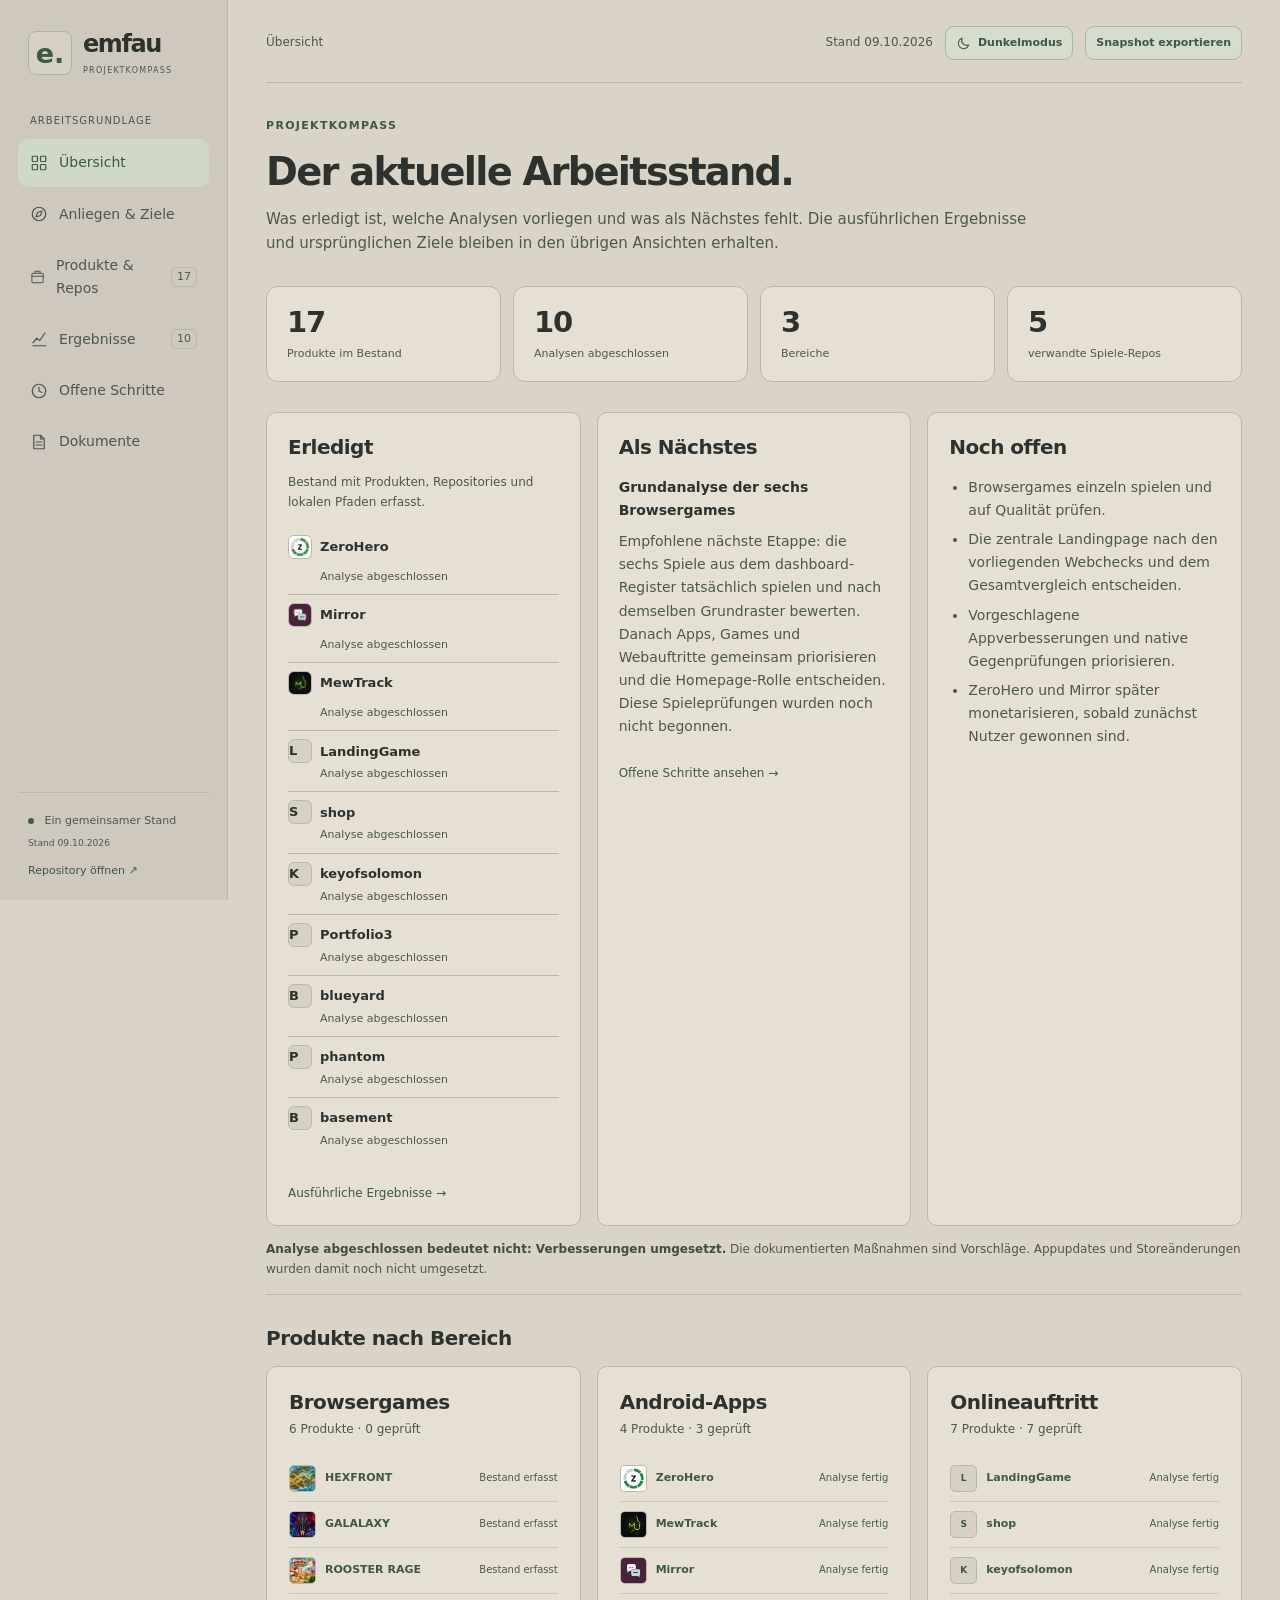
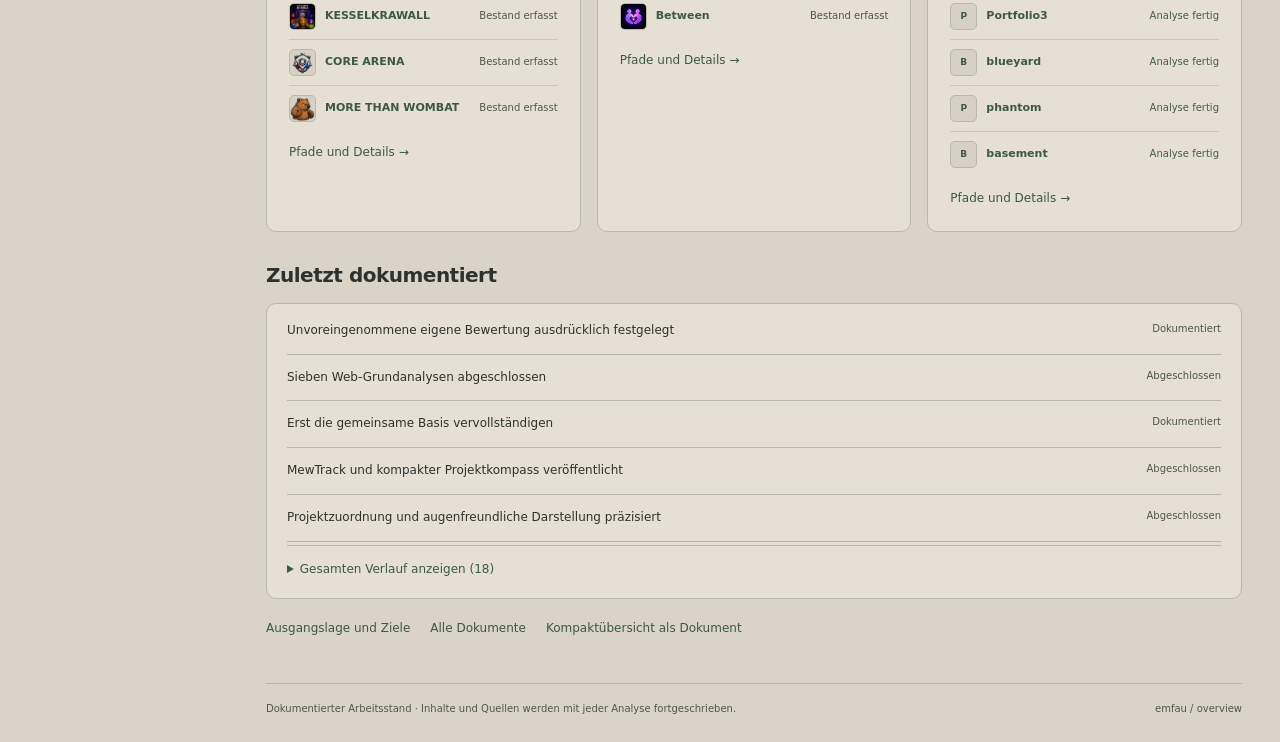
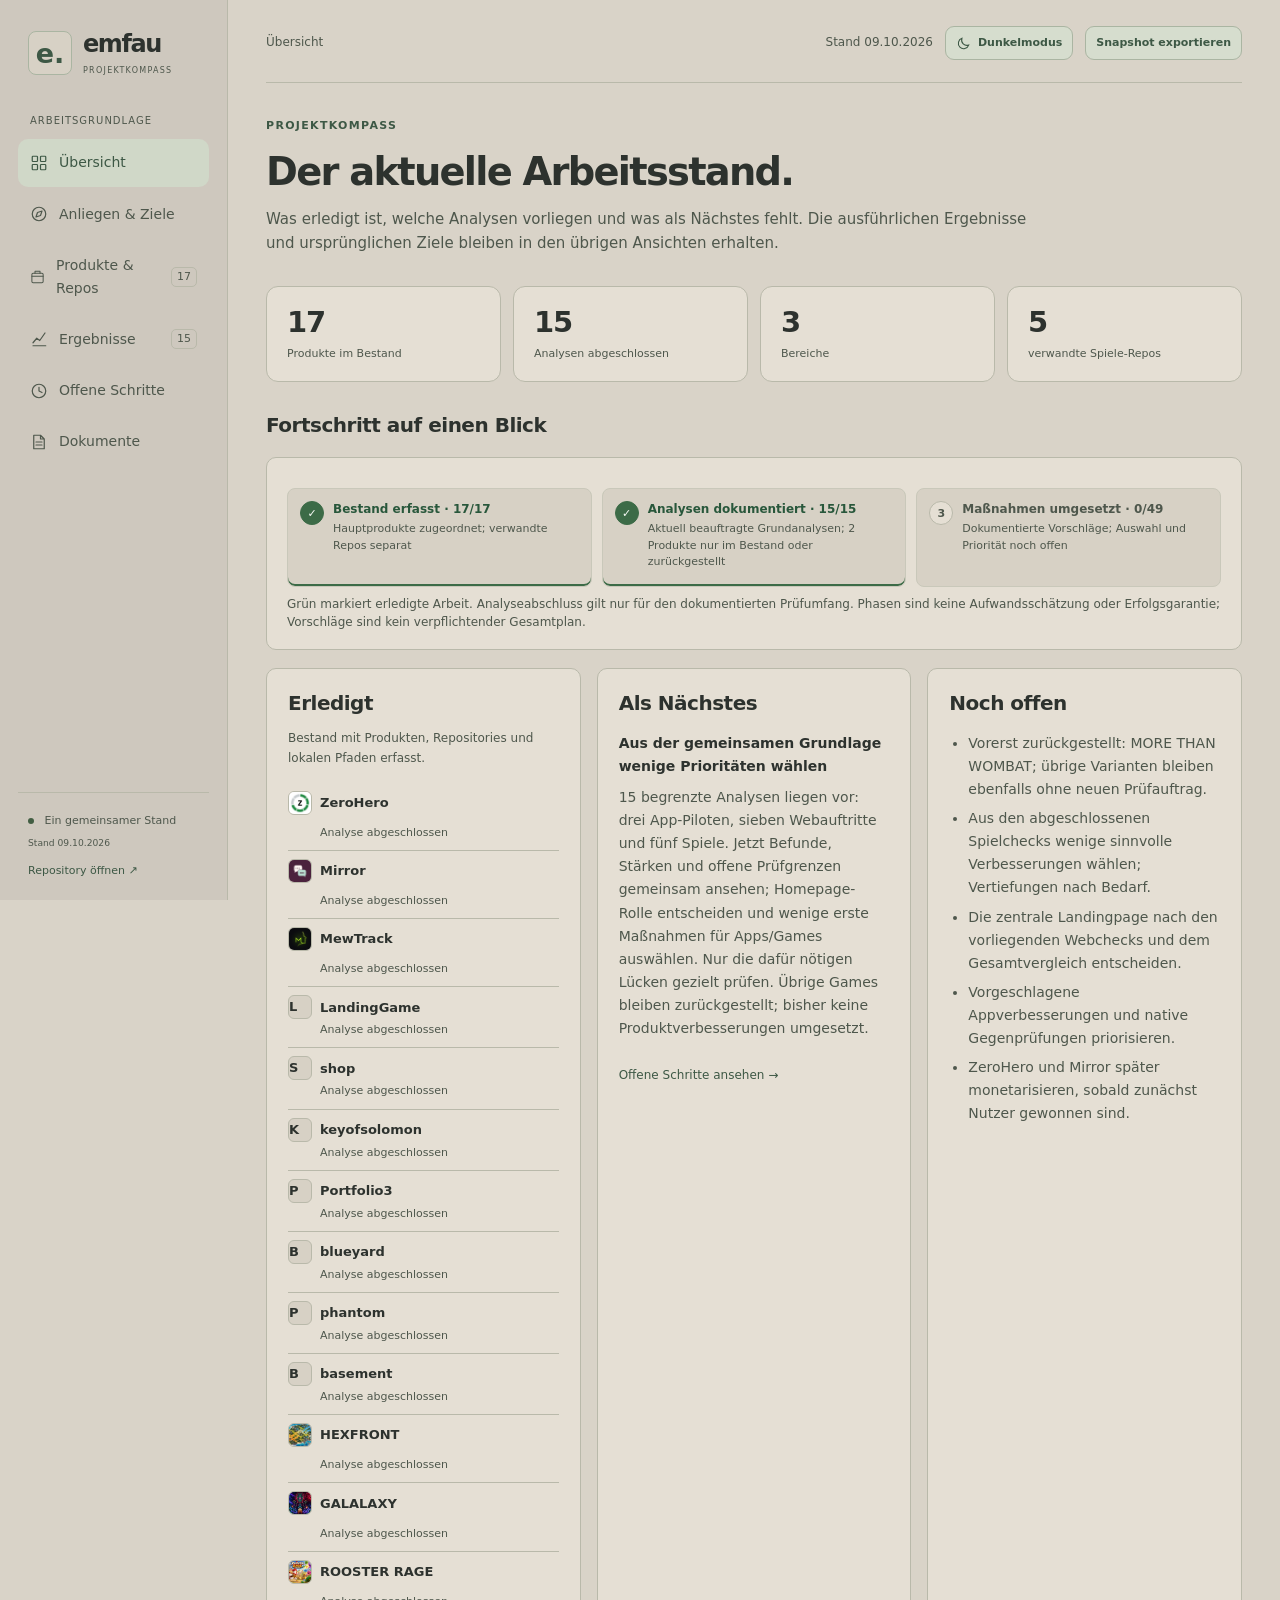
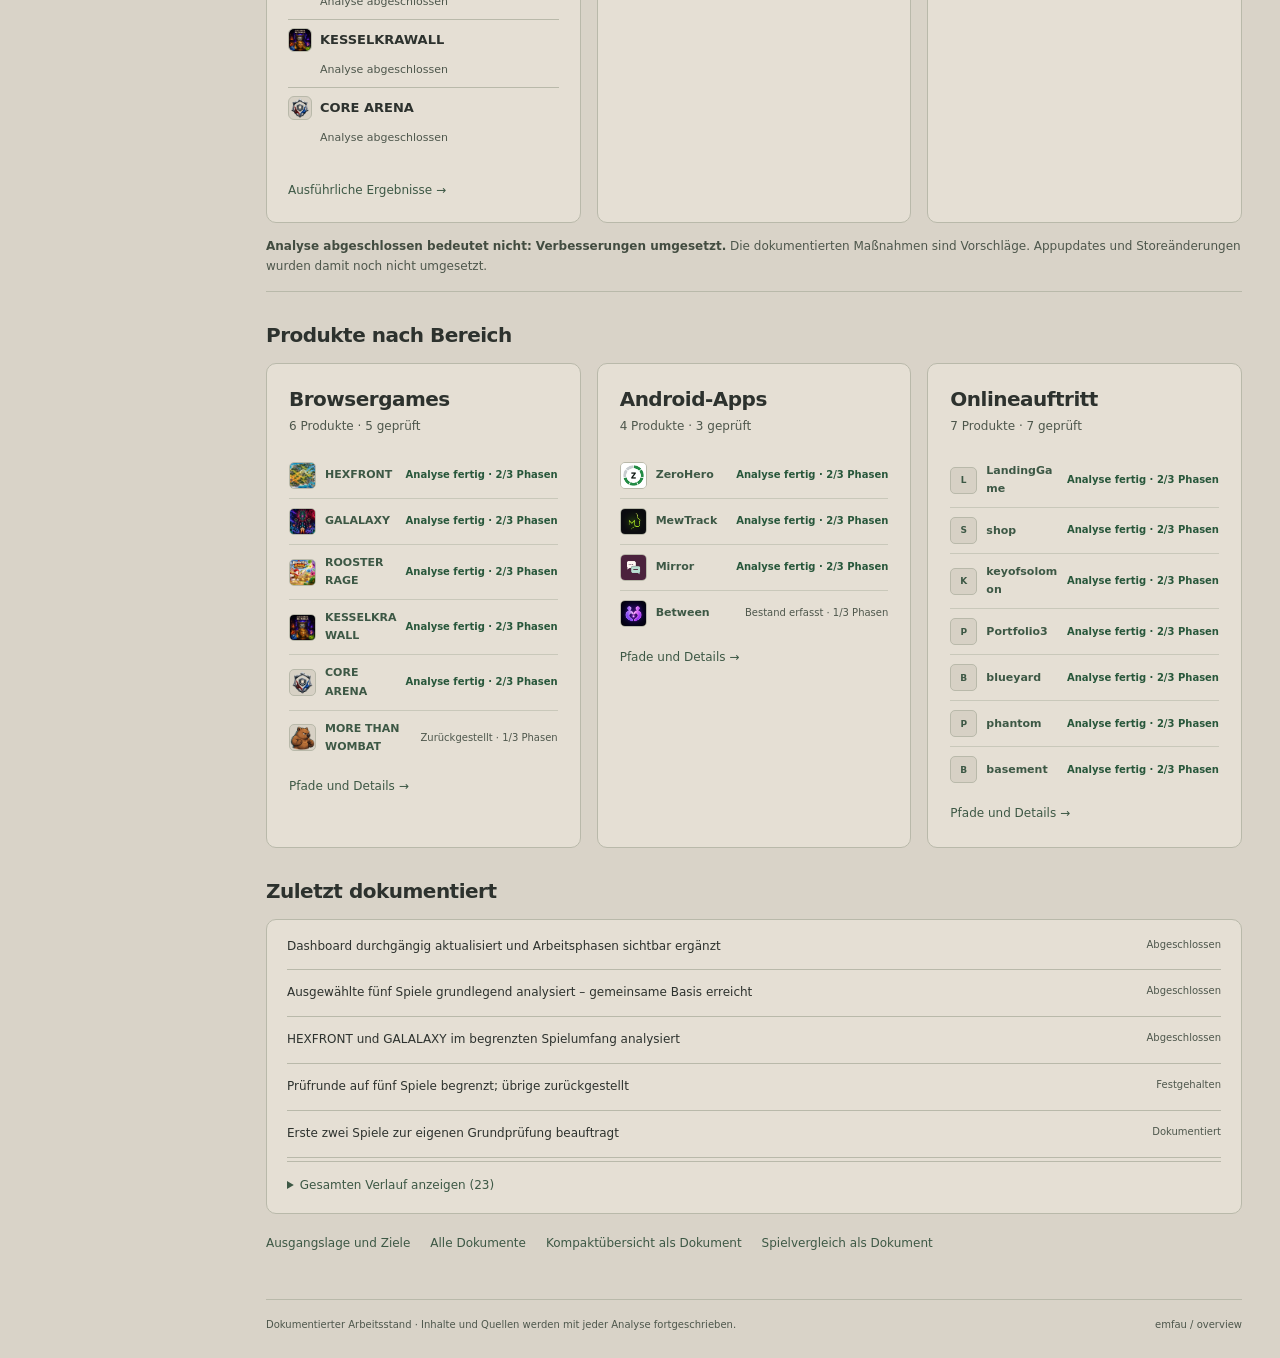
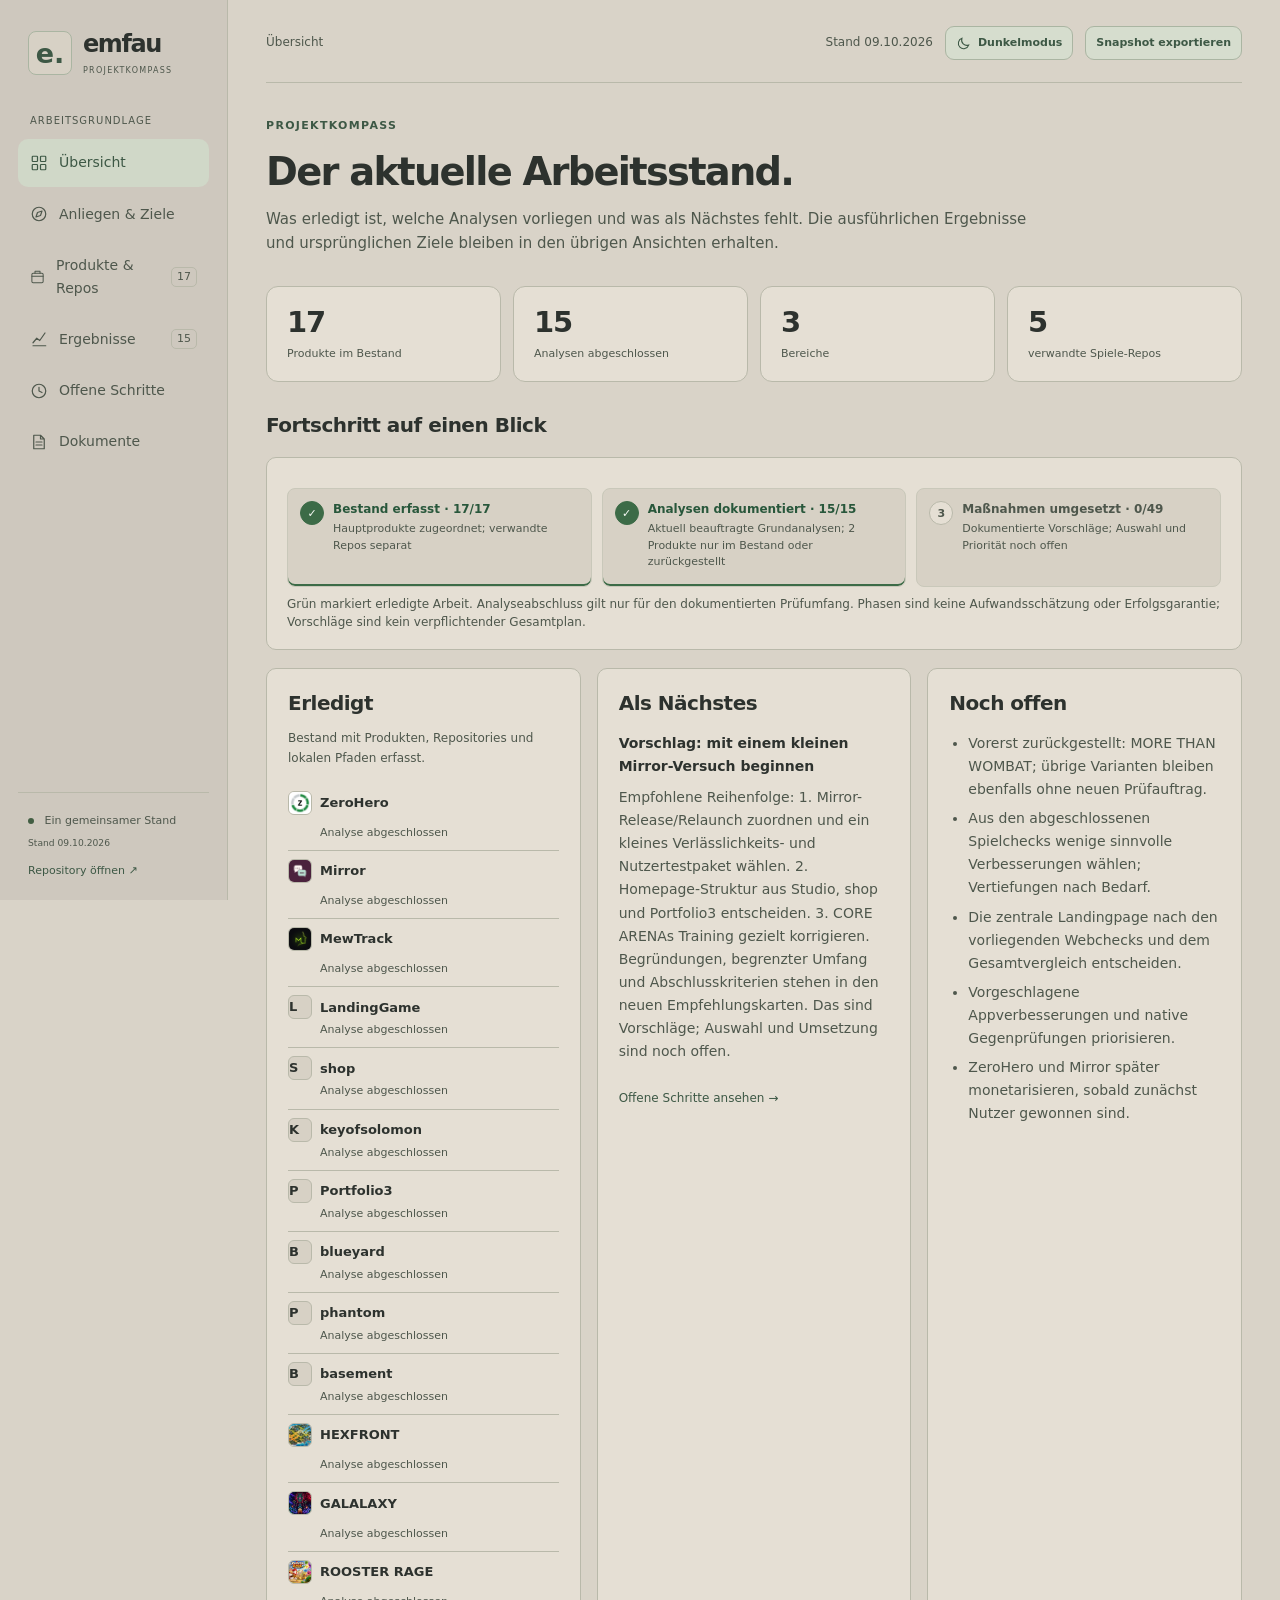
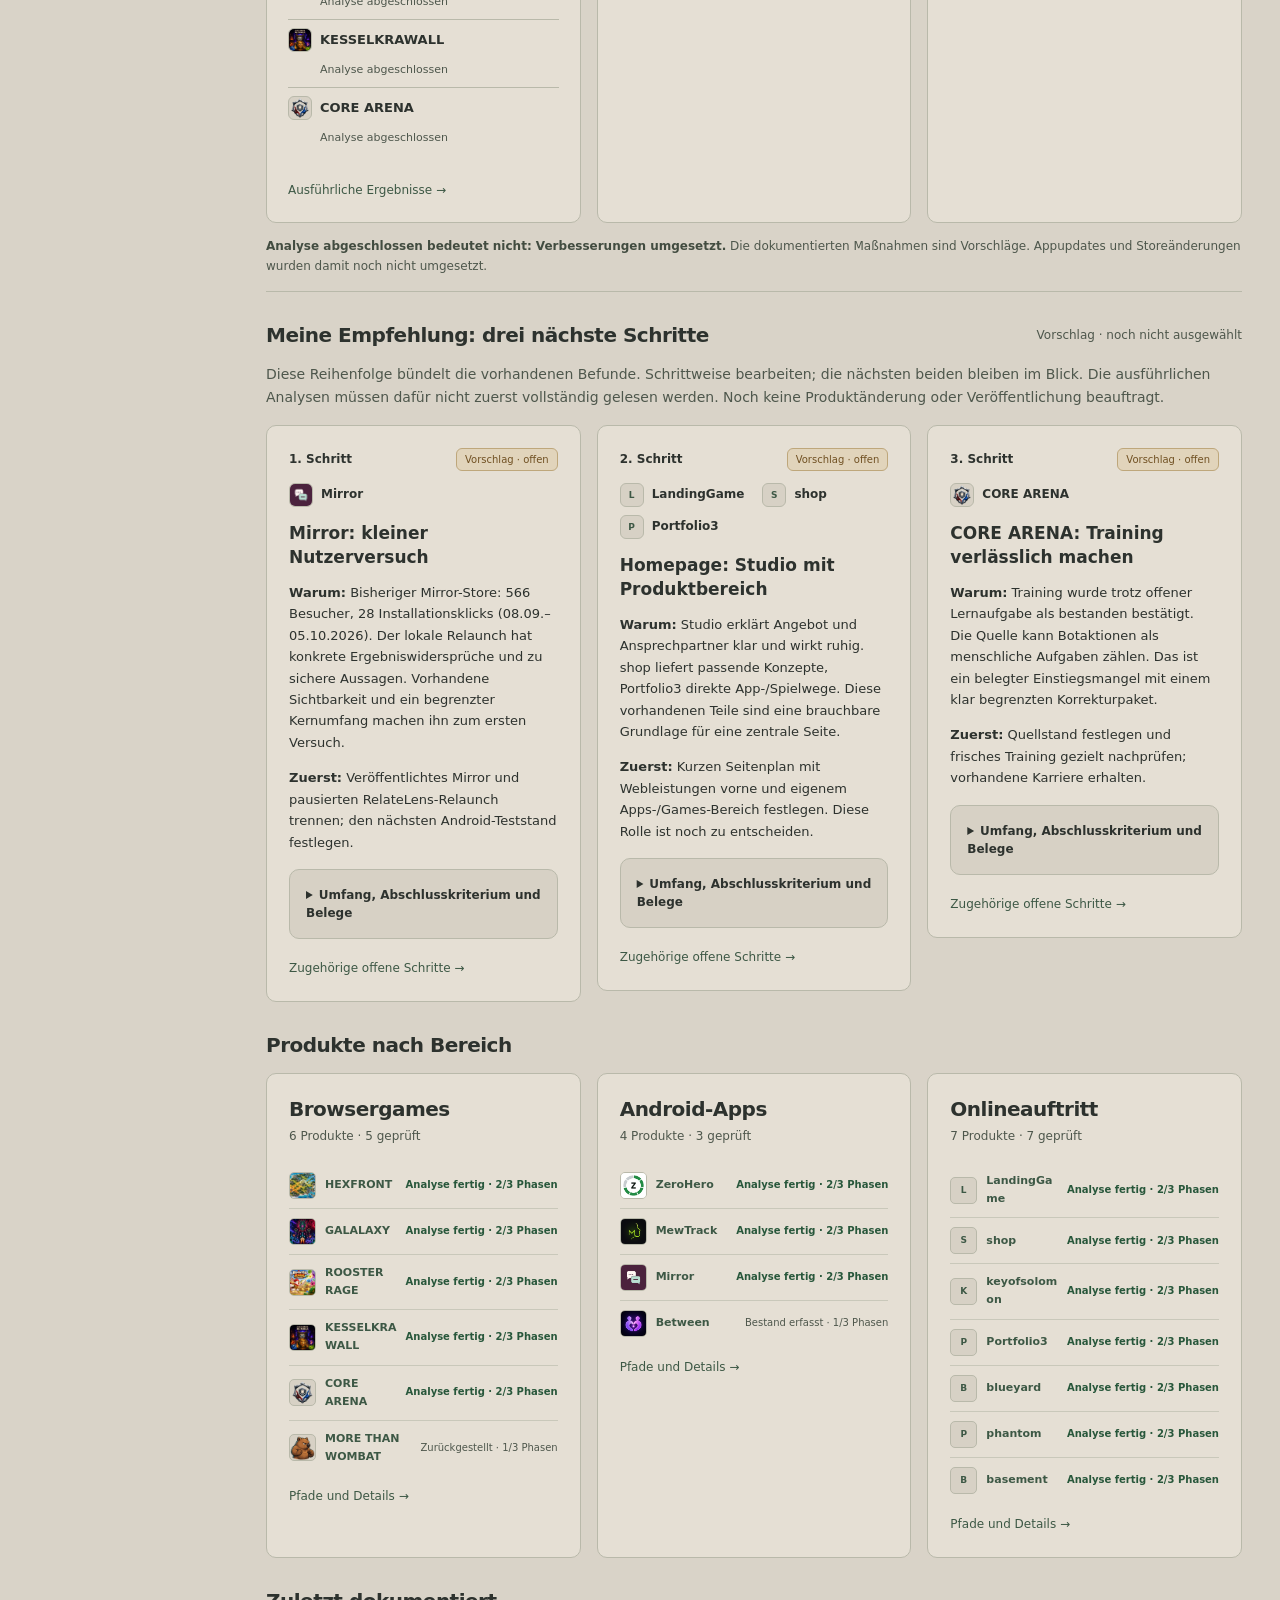
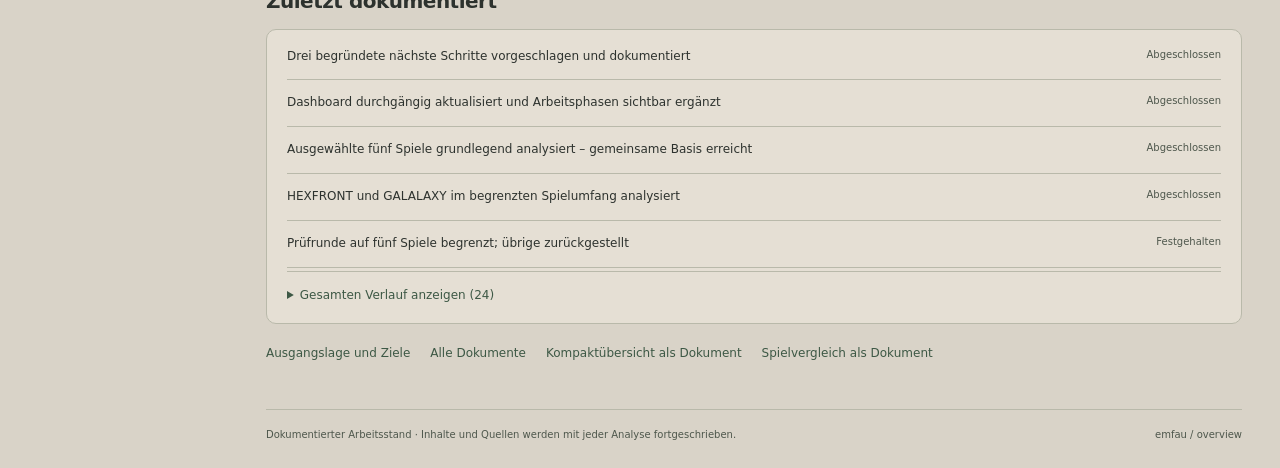
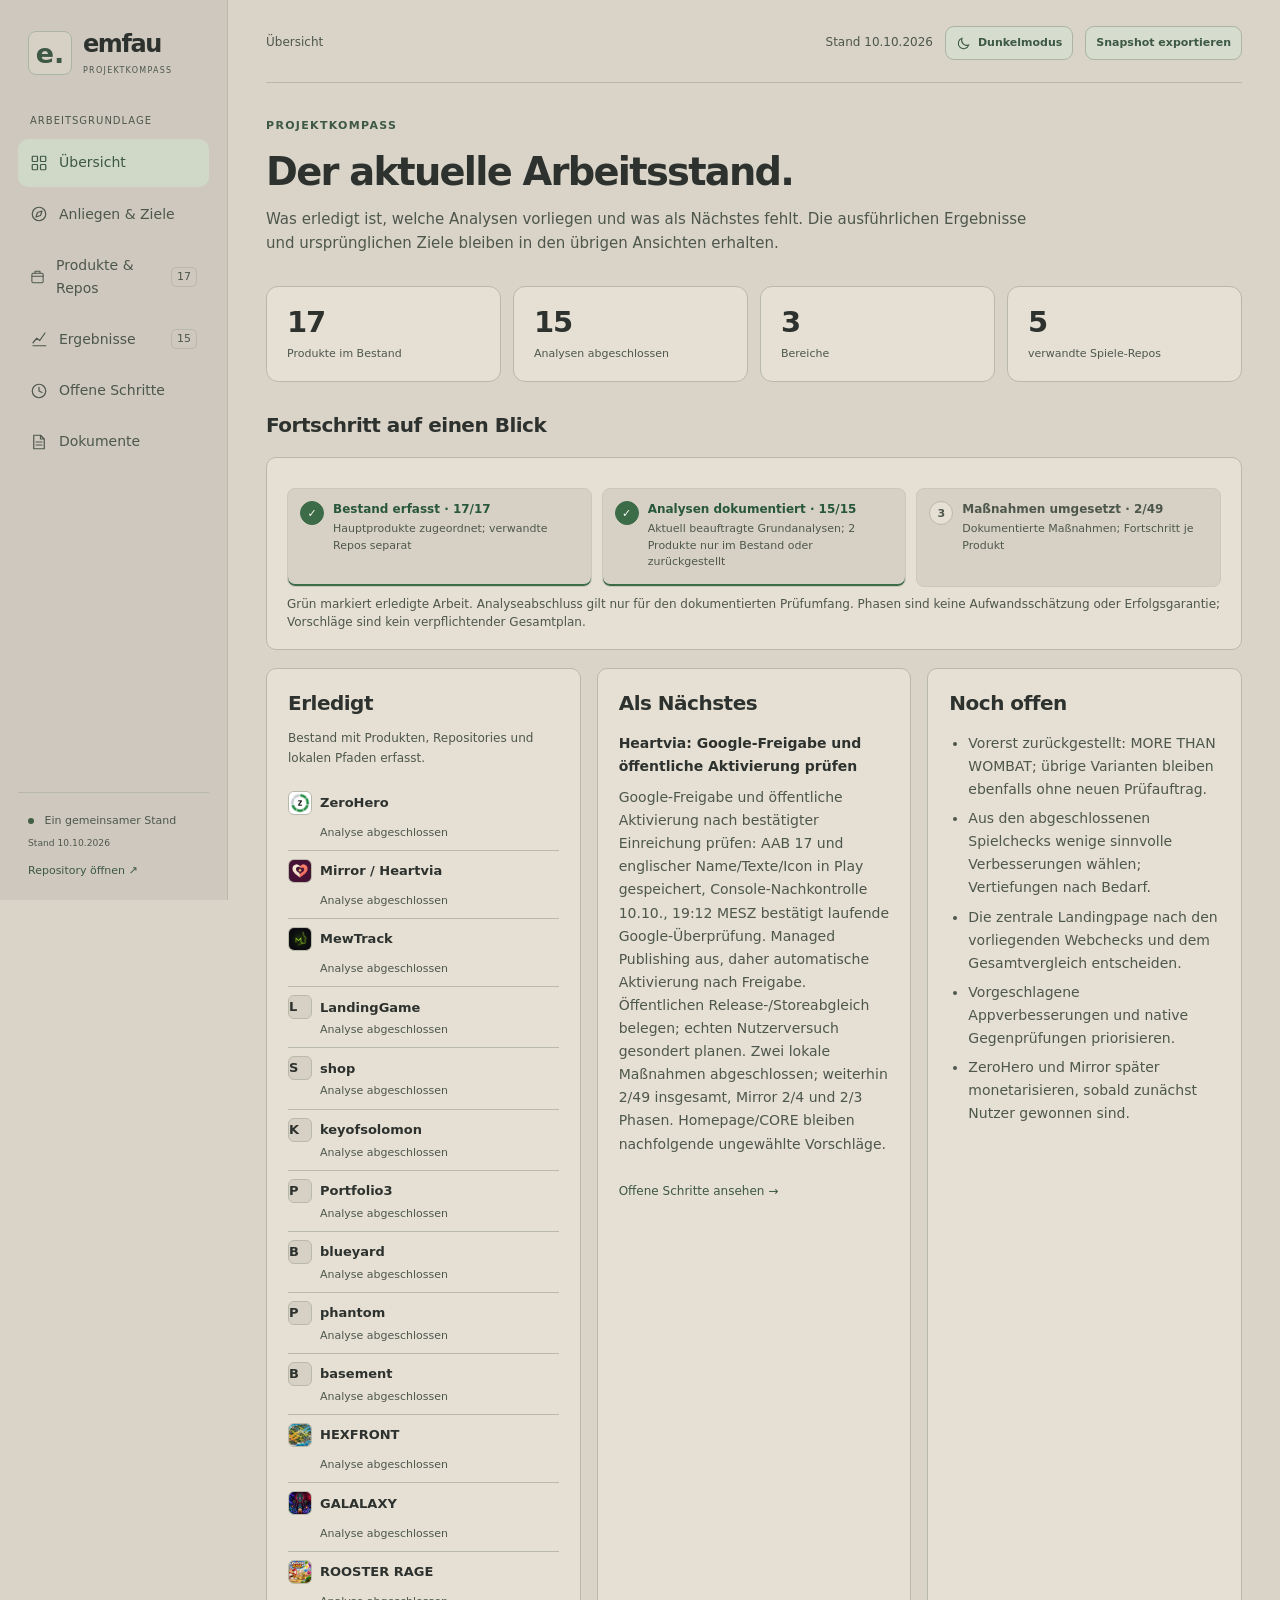
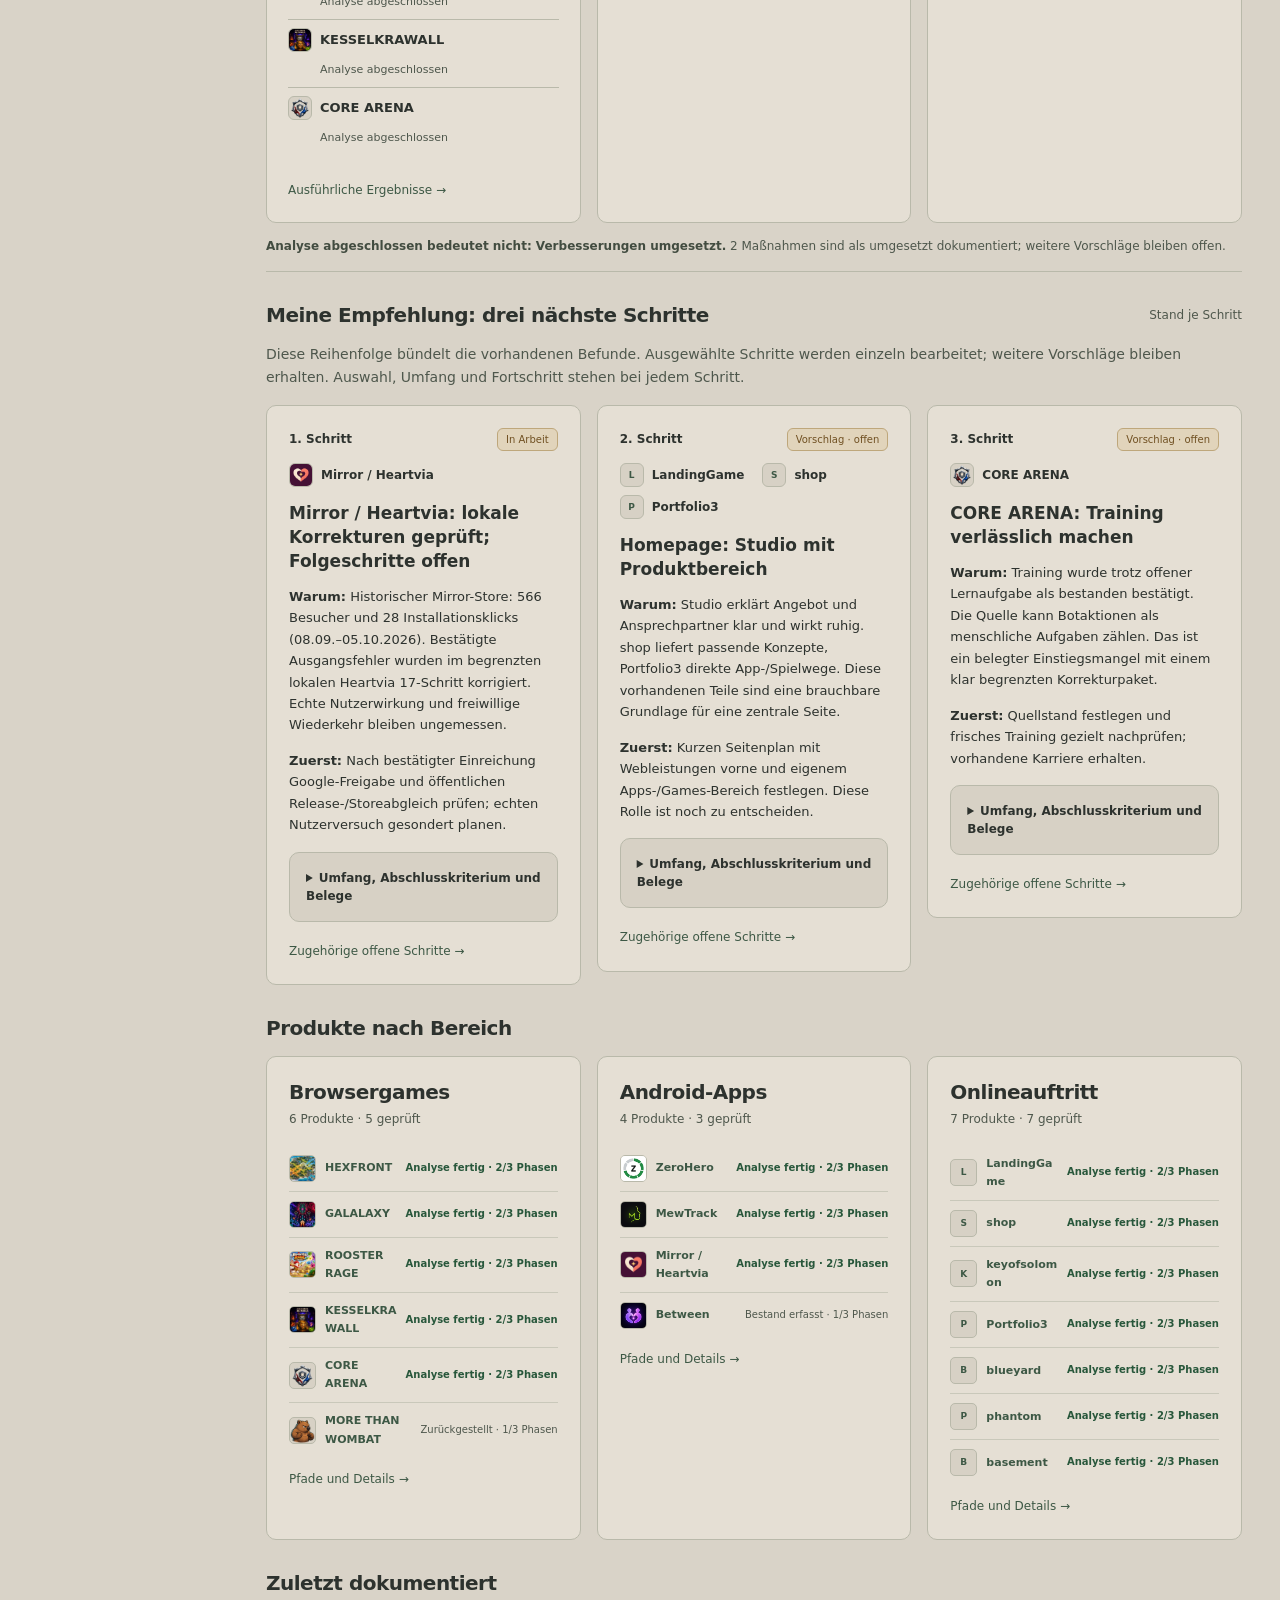
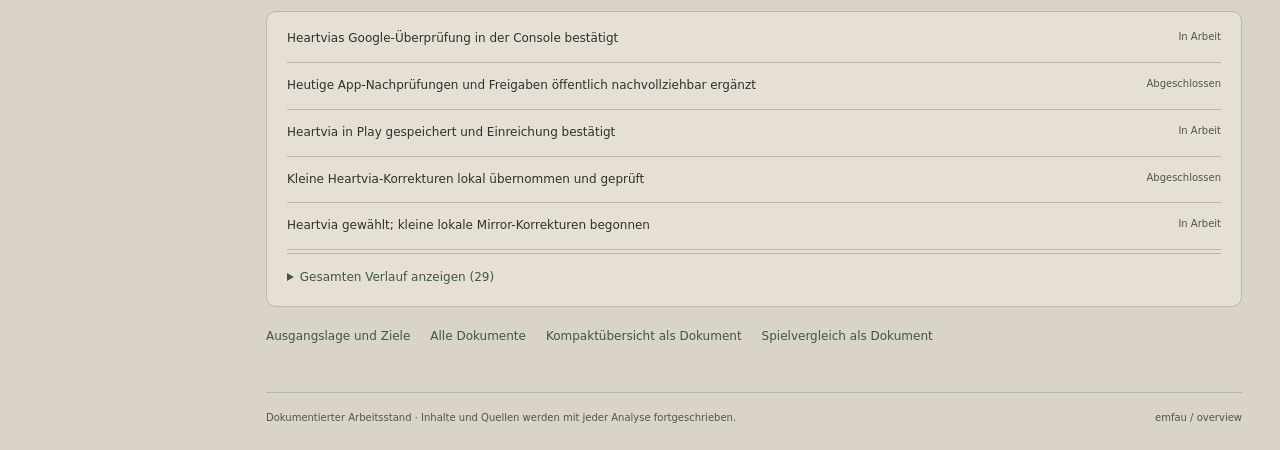
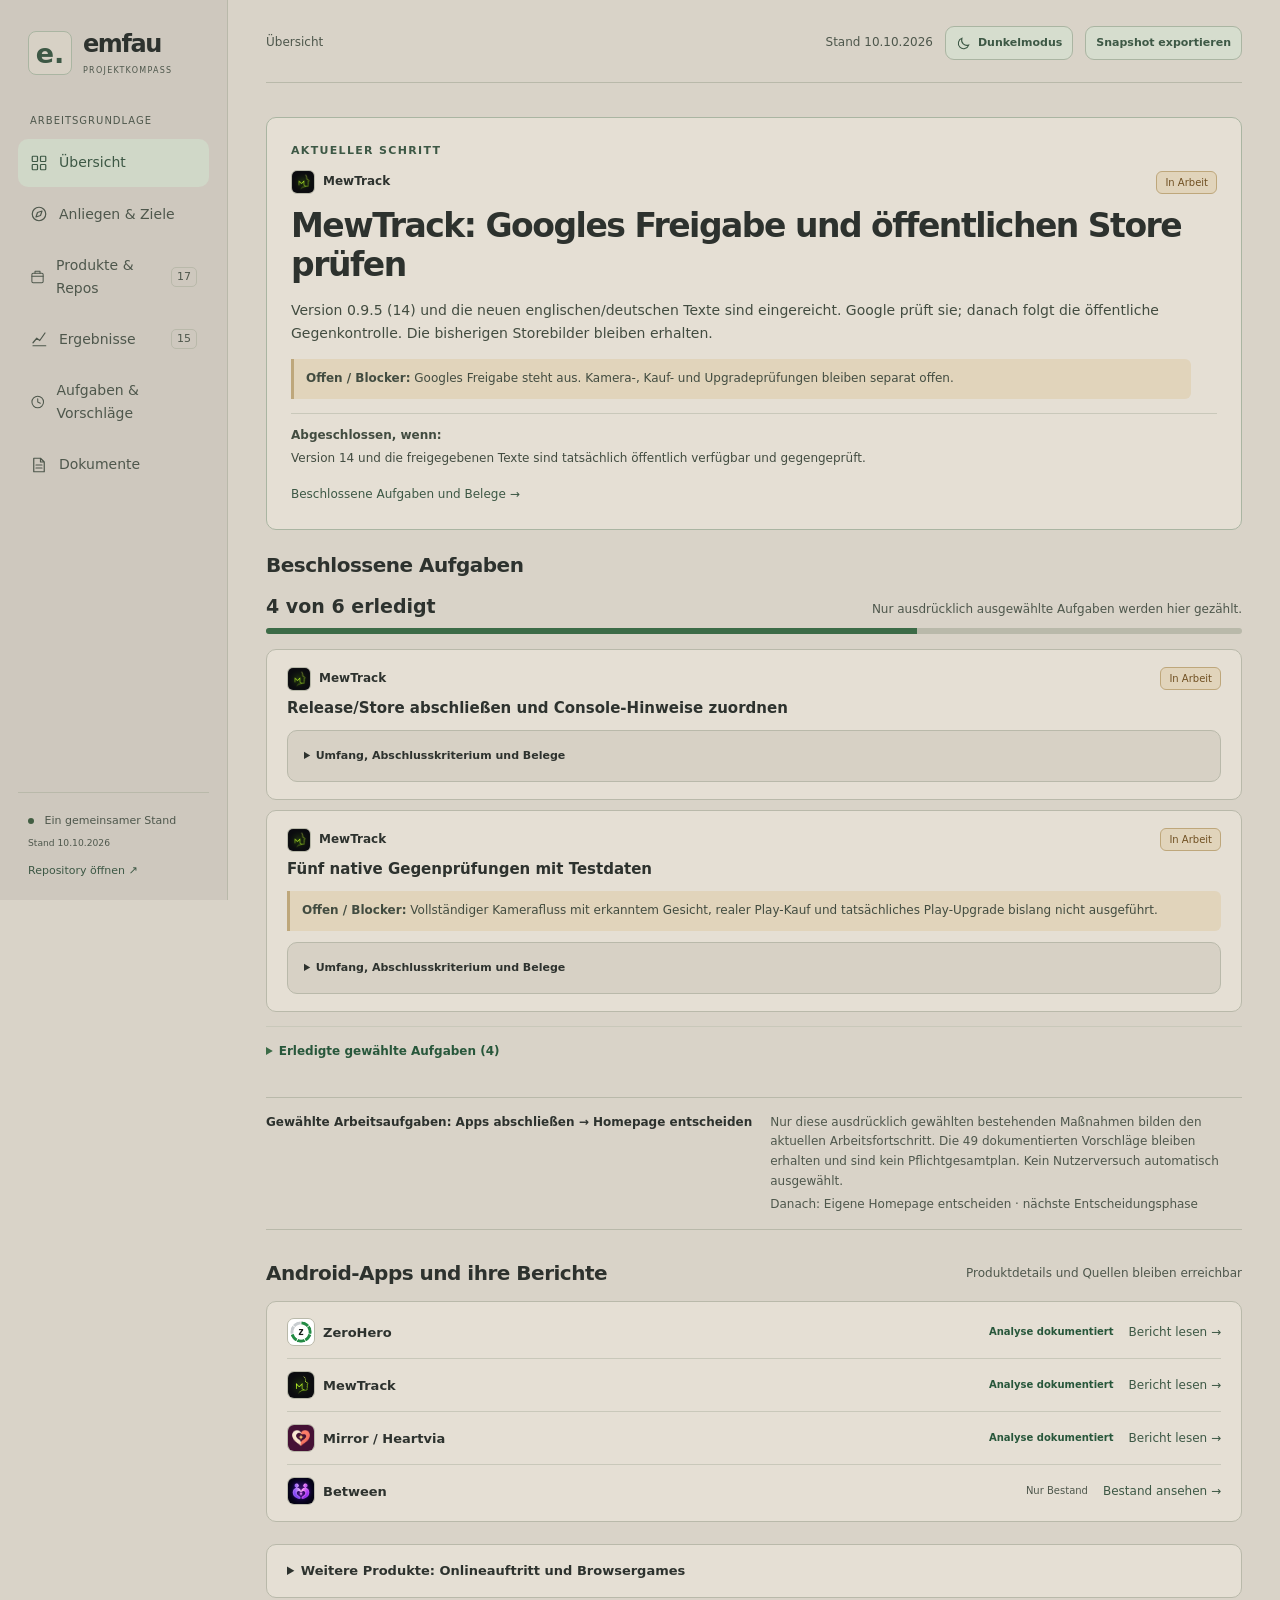
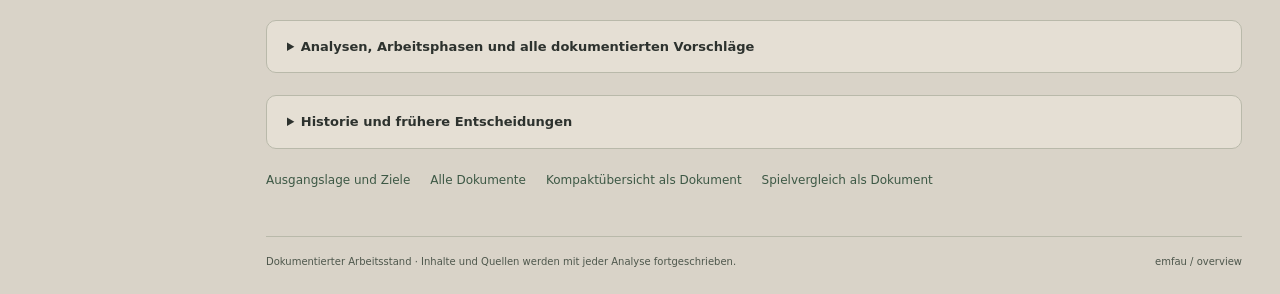
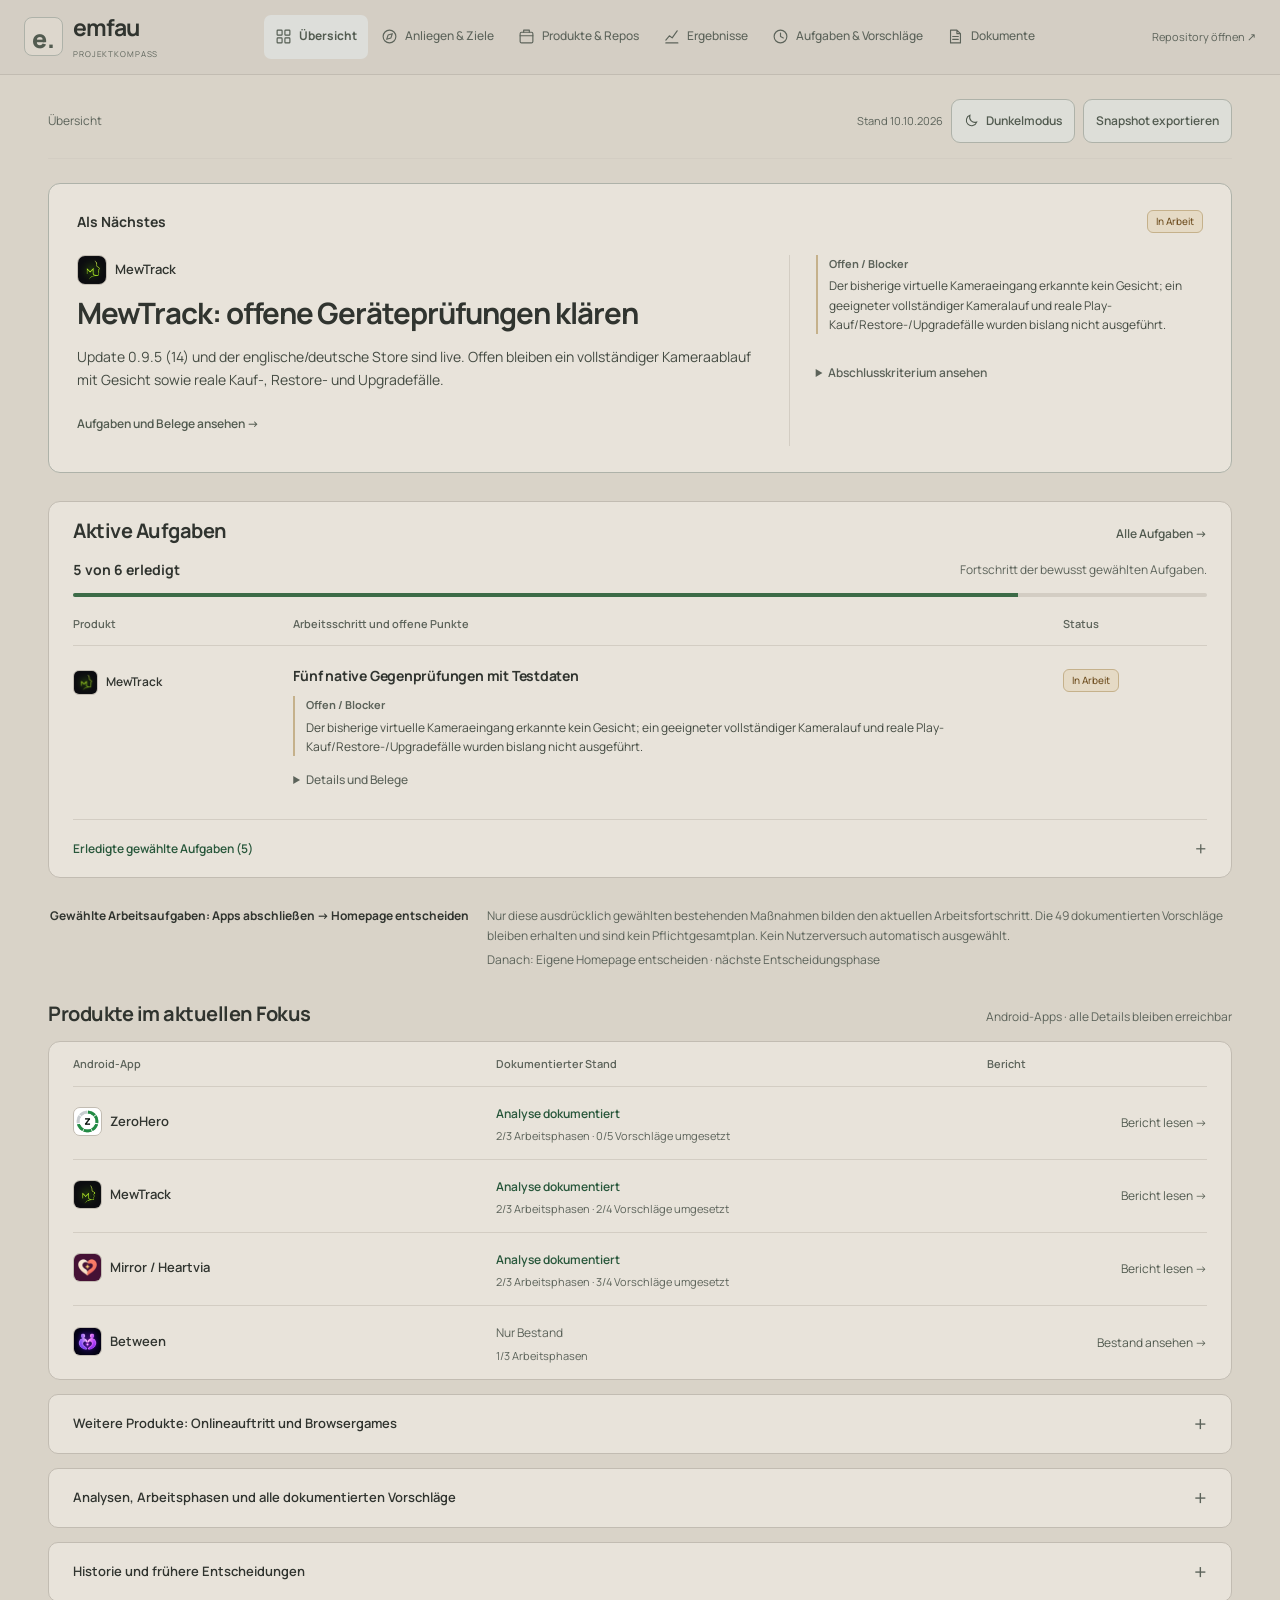
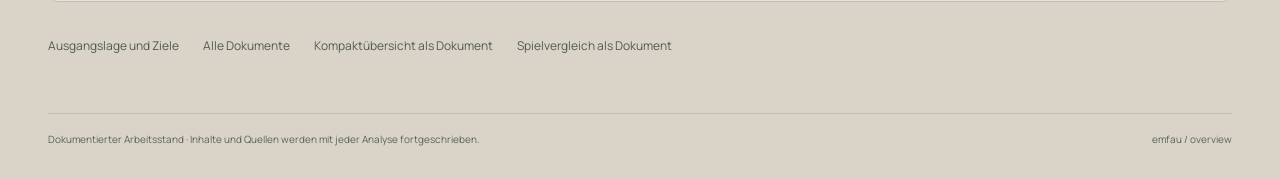
